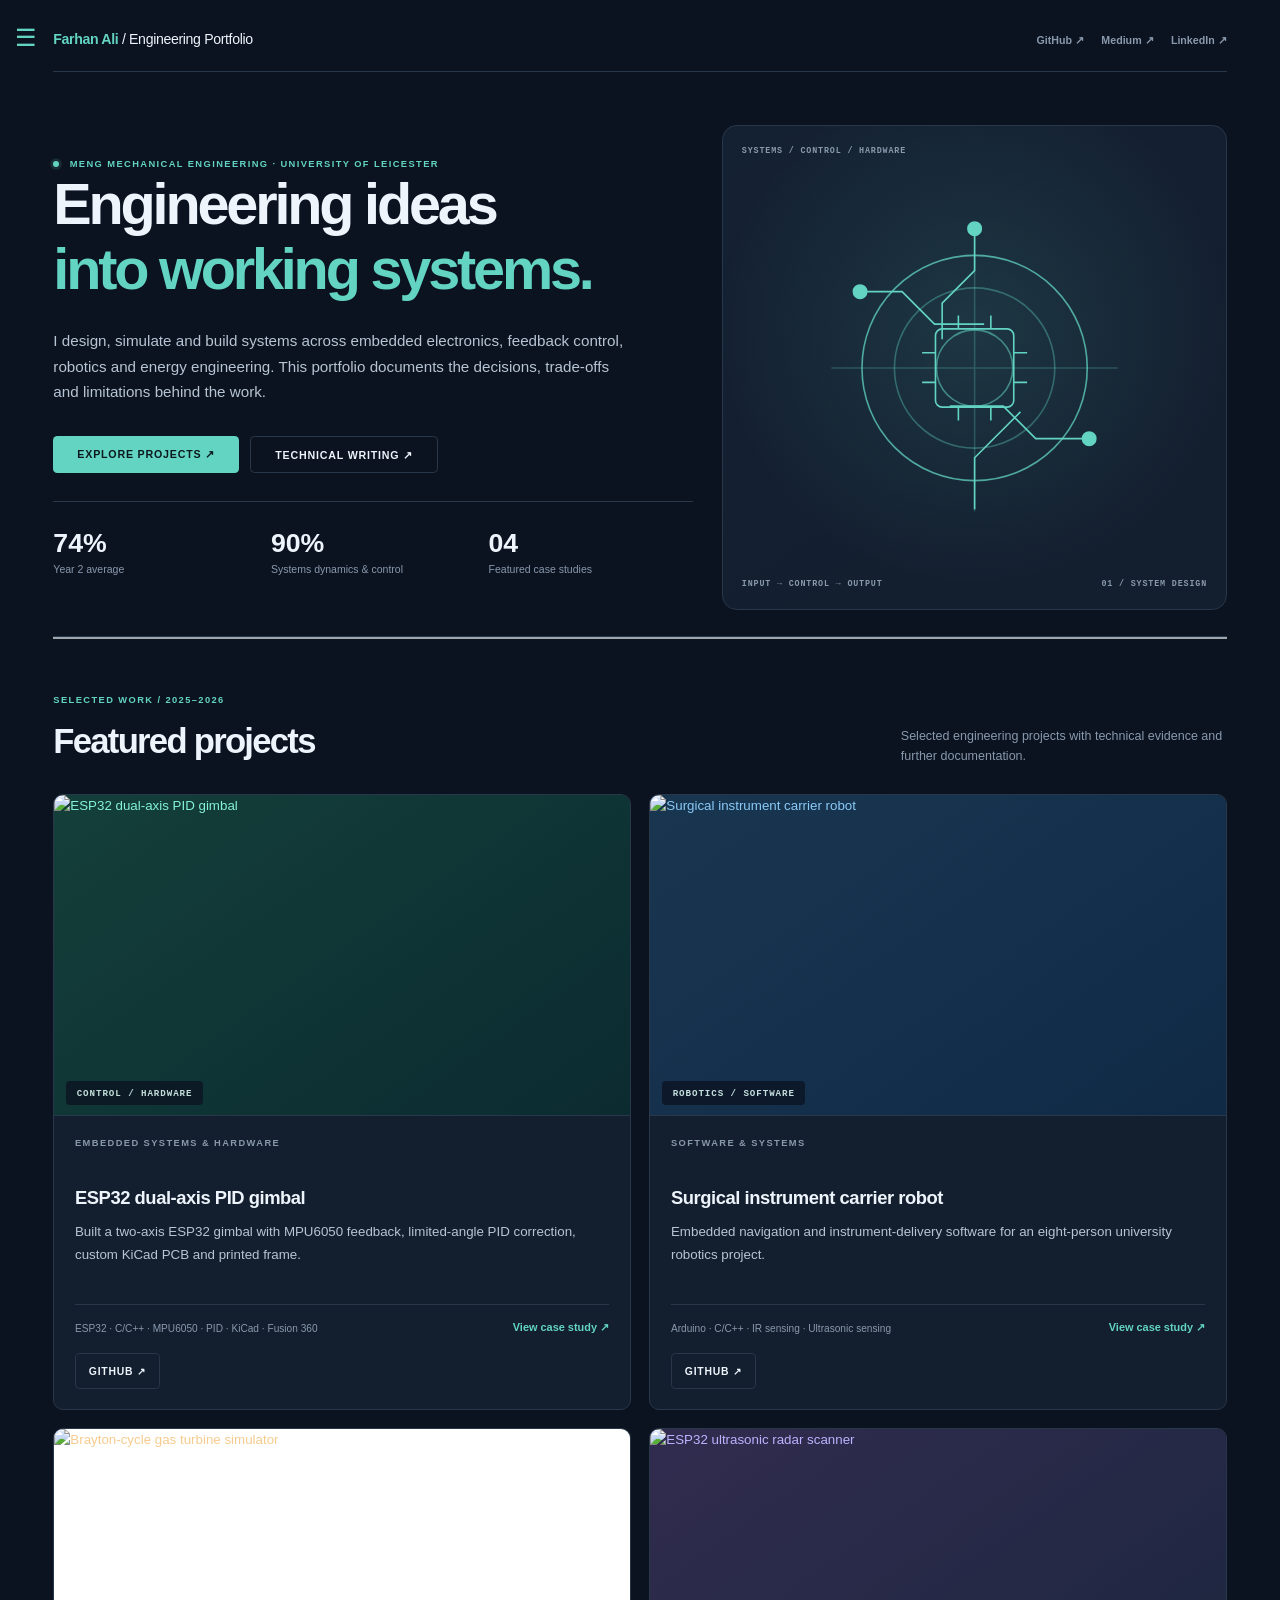
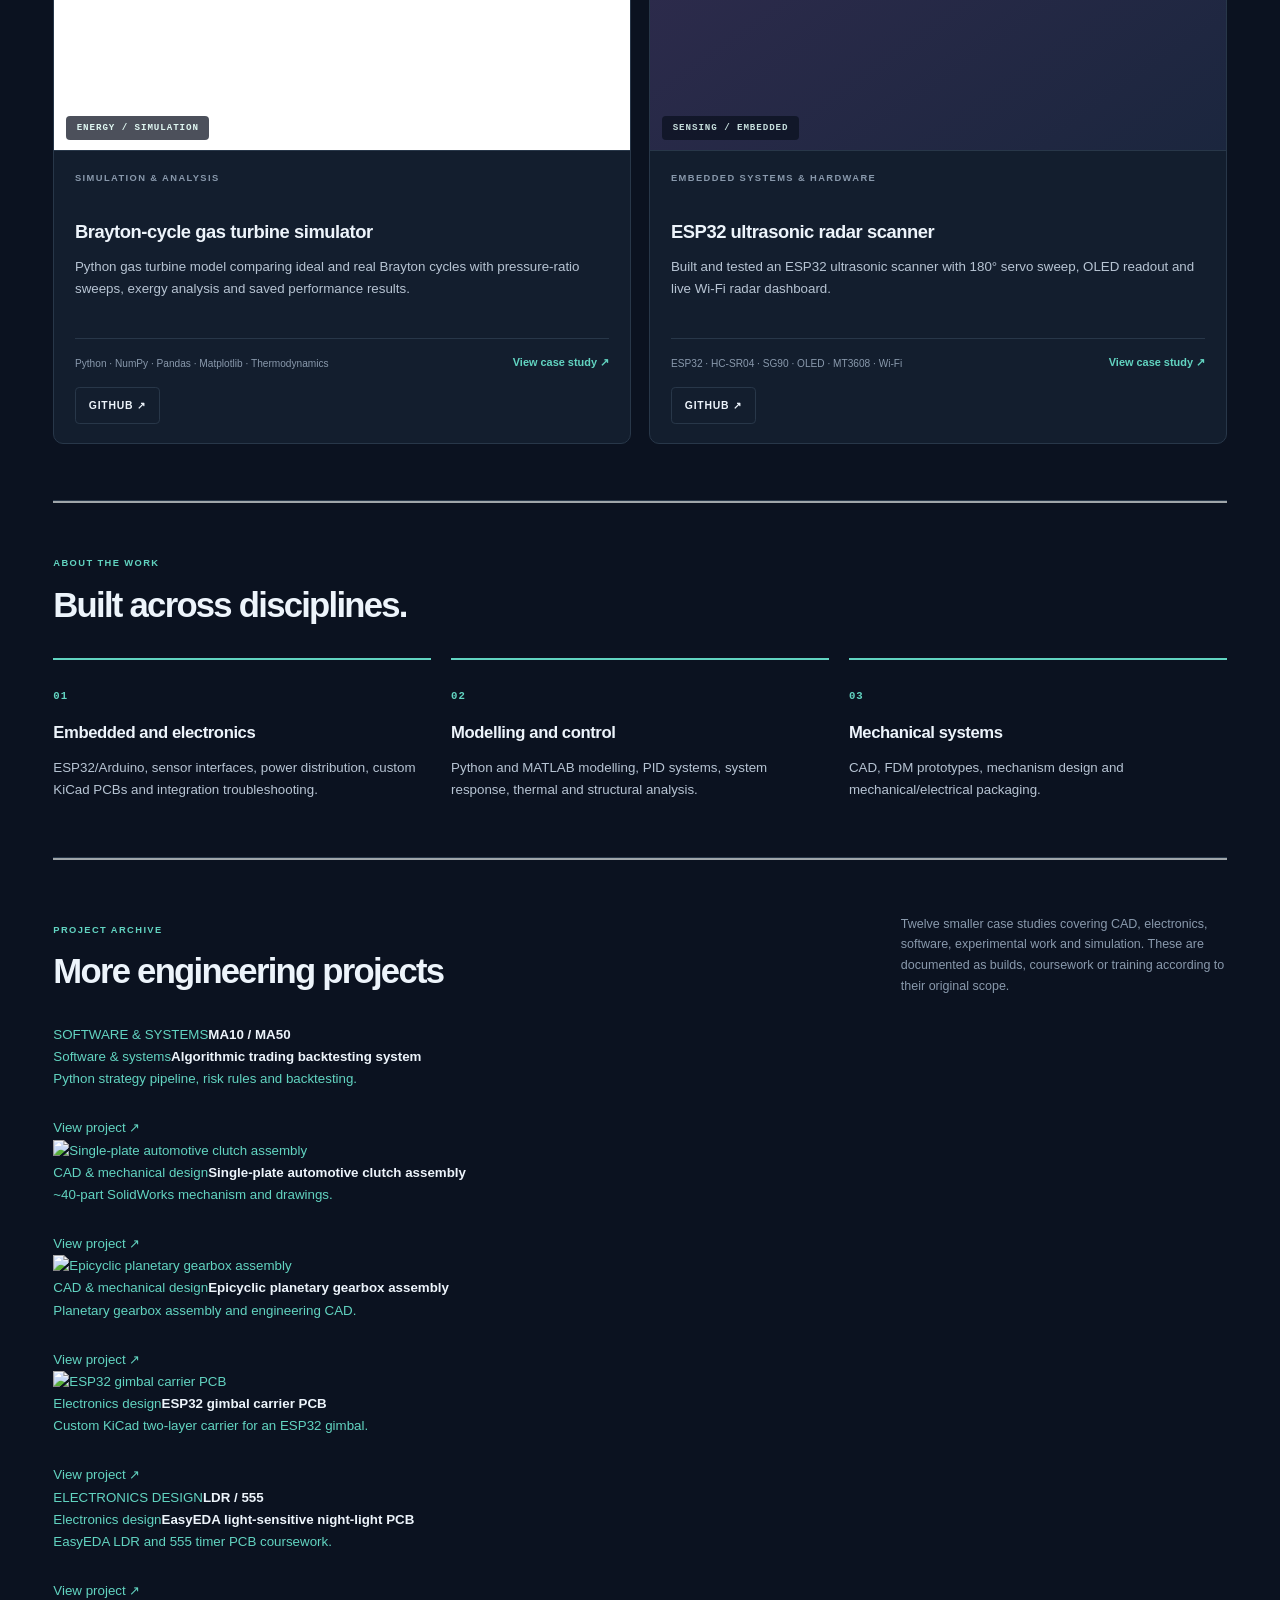
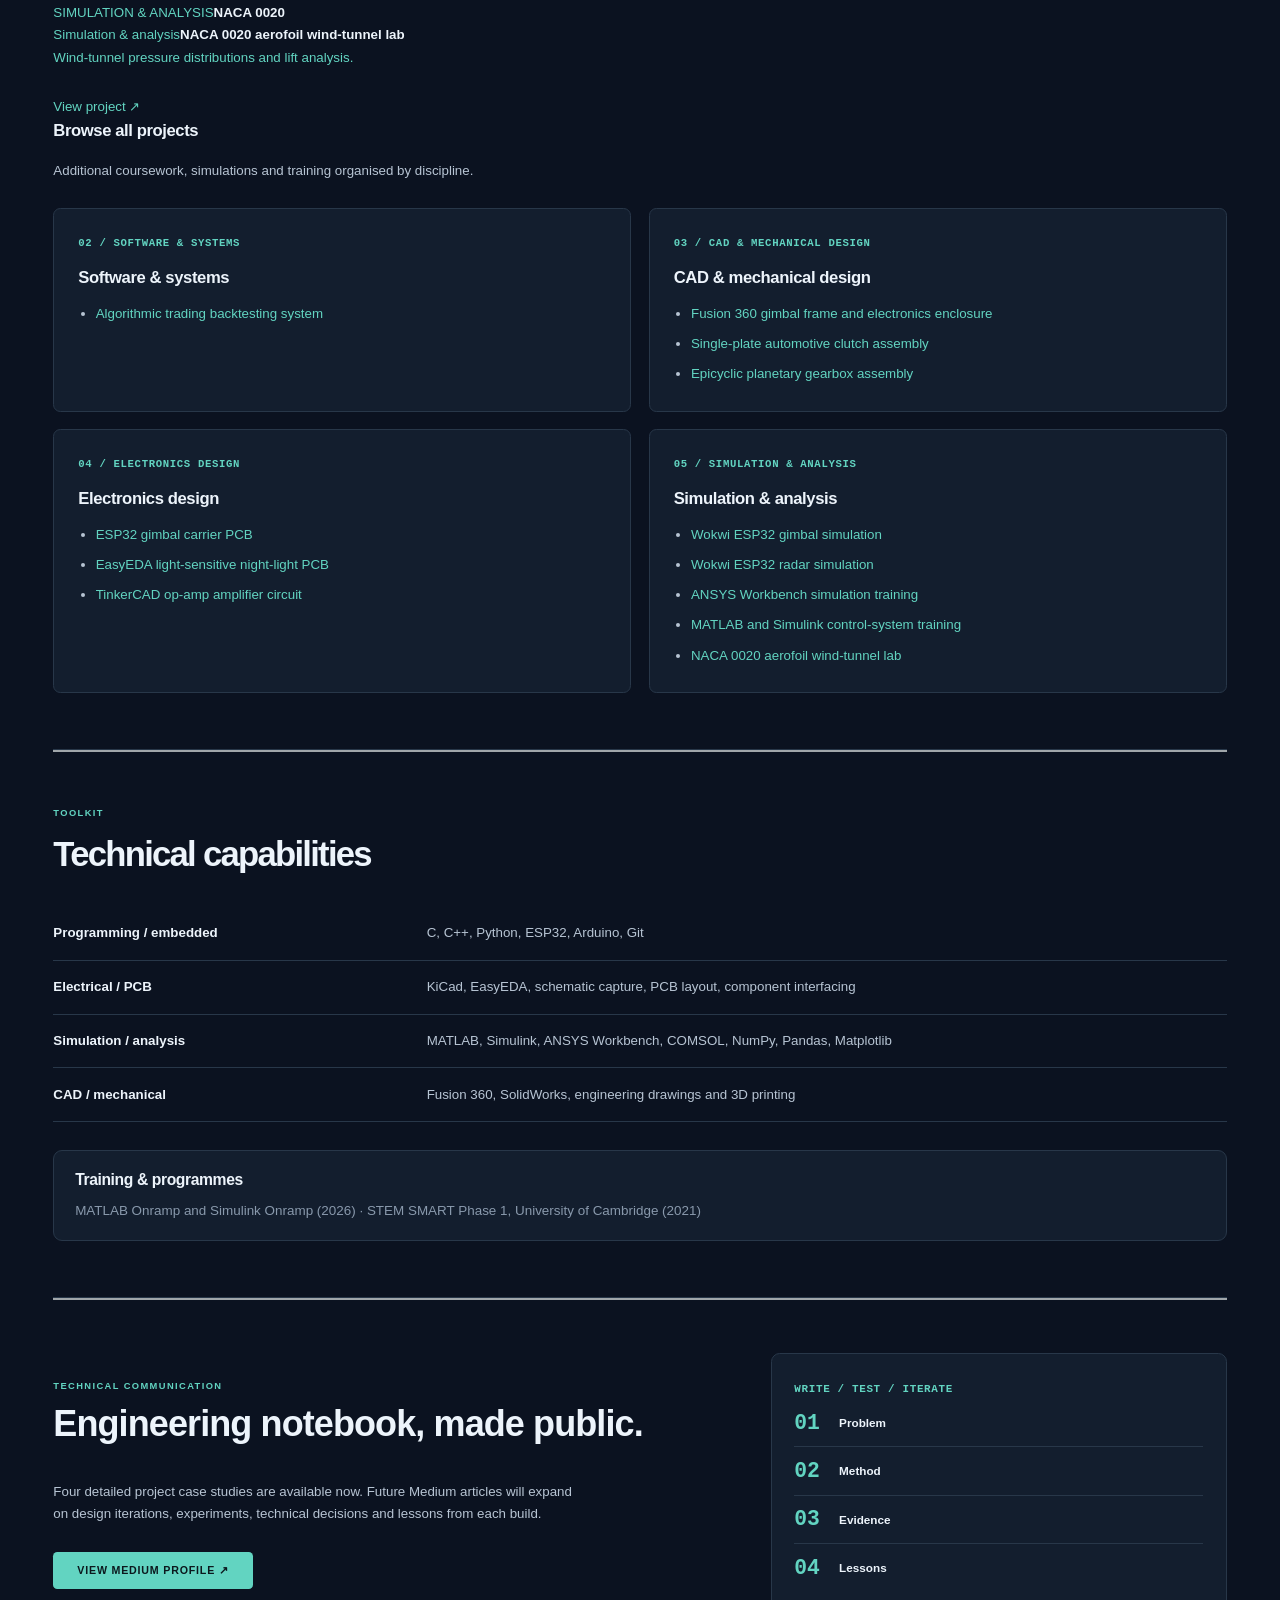
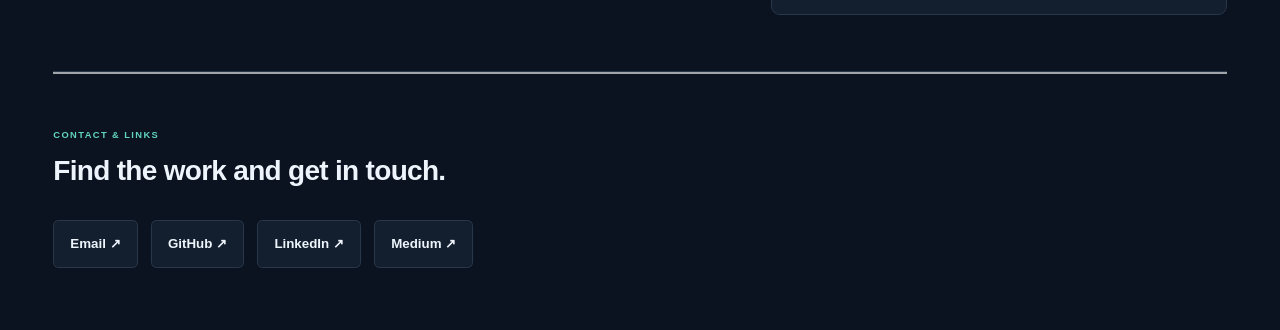
==== index.html @ 32c59d6c "Show six compact secondary projects before the full archive on homepage" ====
<!DOCTYPE HTML>
<!-- Editorial by HTML5 UP (CCA 3.0), customised engineering portfolio. Original credit retained. -->
<html lang="en" data-theme="dark"><head>
<meta charset="utf-8" /><meta name="viewport" content="width=device-width, initial-scale=1" />
<meta name="theme-color" content="#0b1220" />
<title>Engineering Portfolio | Farhan Ali</title><meta name="description" content="Engineering projects in electronics, robotics, control and energy by MEng Mechanical Engineering student Farhan Ali." />
<script>(function(){try{var t=localStorage.getItem('farhan-portfolio-theme');if(t==='dark'||t==='light')document.documentElement.setAttribute('data-theme',t);}catch(e){}})();</script>
<link rel="stylesheet" href="assets/css/main.css" /><link rel="stylesheet" href="assets/css/portfolio.css?v=more-projects-20261009" />
</head><body class="is-preload"><div id="wrapper"><div id="main"><div class="inner">
<header id="header"><a href="index.html" class="logo"><strong>Farhan Ali</strong> / Engineering Portfolio</a>
     <ul class="top-links"><li><a href="https://github.com/farhan10904" target="_blank" rel="noopener noreferrer">GitHub ↗</a></li><li><a href="https://medium.com/@farhan10904" target="_blank" rel="noopener noreferrer">Medium ↗</a></li><li><a href="https://www.linkedin.com/in/farhan-ali-95047a245/" target="_blank" rel="noopener noreferrer">LinkedIn ↗</a></li></ul></header>
<section id="banner" class="portfolio-banner"><div class="content">
  <p class="eyebrow"><span class="status-dot"></span> MEng MECHANICAL ENGINEERING · UNIVERSITY OF LEICESTER</p>
  <h1>Engineering ideas<br /> <span class="headline-accent">into working systems.</span></h1>
  <p class="hero-description">I design, simulate and build systems across embedded electronics, feedback control, robotics and energy engineering. This portfolio documents the decisions, trade-offs and limitations behind the work.</p>
  <div class="hero-actions"><a href="#featured" class="button primary">Explore projects <span aria-hidden="true">↗</span></a><a href="https://medium.com/@farhan10904" class="button outline" target="_blank" rel="noopener noreferrer">Technical writing ↗</a></div>
  <div class="hero-facts"><div><b>74%</b><span>Year 2 average</span></div><div><b>90%</b><span>Systems dynamics & control</span></div><div><b>04</b><span>Featured case studies</span></div></div>
 </div><div class="hero-graphic" aria-label="Abstract engineering illustration of circuits and feedback control" role="img"><span class="hero-graphic-top">SYSTEMS / CONTROL / HARDWARE</span>
 <svg viewBox="0 0 440 440" aria-hidden="true" xmlns="http://www.w3.org/2000/svg"><g fill="none" stroke="currentColor" stroke-width="1.7"><circle cx="220" cy="220" r="118" opacity=".75"/><circle cx="220" cy="220" r="84" opacity=".36"/><circle cx="220" cy="220" r="40" opacity=".55"/><path d="M70 220h300M220 70v300" opacity=".25"/><path d="M100 140h44l34 34h52m110 120h-56l-34-34h-56m26-186v44l-34 34v38M220 368v-54l48-48"/><rect x="179" y="179" width="82" height="82" rx="7"/><path d="M165 204h14m-14 31h14m82-31h14m-14 31h14M203 165v14m34-14v14m-34 82v14m34-14v14"/><circle cx="100" cy="140" r="7" fill="currentColor"/><circle cx="340" cy="294" r="7" fill="currentColor"/><circle cx="220" cy="74" r="7" fill="currentColor"/></g></svg>
 <div class="hero-graphic-bottom"><span>INPUT → CONTROL → OUTPUT</span><span>01 / SYSTEM DESIGN</span></div>
 </div></section>
 <section id="featured" class="section-tight"><div class="section-header"><div><p class="eyebrow">SELECTED WORK / 2025–2026</p><h2>Featured projects</h2></div><p>Four case studies spanning hardware, robotics, controls and numerical modelling.</p></div><div class="portfolio-grid"><article class="project-card accent-mint"><a href="projects/gimbal.html" class="project-cover"><img src="https://raw.githubusercontent.com/farhan10904/ESP32-Self-Levelling-Gimbal/main/docs/images/Diagonal.png" alt="Actual assembled ESP32 two-axis gimbal with printed frame and electronics enclosure" loading="lazy" /><span class="project-cover-tag">CONTROL / HARDWARE</span></a><div class="project-card-body"><p class="overline">Embedded systems & hardware</p><h3><a href="projects/gimbal.html">ESP32 dual-axis PID gimbal</a></h3><p>A two-axis self-levelling platform using an MPU6050 IMU, two MG996R servos and a custom ESP32 carrier PCB.</p><div class="card-foot"><span>ESP32 · C/C++ · MPU6050 · KiCad · Fusion 360</span><a href="projects/gimbal.html" class="small-arrow" aria-label="Open ESP32 dual-axis PID gimbal case study">View case study ↗</a></div></div></article><article class="project-card accent-sky"><a href="projects/robot.html" class="project-cover"><img src="https://raw.githubusercontent.com/farhan10904/Surgical-Instrument-Carrier-Robot/main/images/Overview.jpg" alt="Photograph of the finished surgical instrument carrier robot, showing its delivery mechanism and sensors" loading="lazy" /><span class="project-cover-tag">ROBOTICS / SOFTWARE</span></a><div class="project-card-body"><p class="overline">Software & systems</p><h3><a href="projects/robot.html">Surgical instrument carrier robot</a></h3><p>Embedded navigation and instrument-delivery software for an eight-person university robotics project.</p><div class="card-foot"><span>Arduino · C/C++ · IR sensing · Ultrasonic sensing</span><a href="projects/robot.html" class="small-arrow" aria-label="Open Surgical instrument carrier robot case study">View case study ↗</a></div></div></article><article class="project-card accent-amber"><a href="projects/brayton.html" class="project-cover"><img src="https://raw.githubusercontent.com/farhan10904/Brayton-Cycle-Turbine-Simulator/main/Graphs/Power_vs_Pressure_Ratio.png" alt="Saved Python plot comparing real and ideal Brayton cycle net power across pressure ratio" loading="lazy" /><span class="project-cover-tag">ENERGY / SIMULATION</span></a><div class="project-card-body"><p class="overline">Simulation & analysis</p><h3><a href="projects/brayton.html">Brayton-cycle gas turbine simulator</a></h3><p>A numerical tool comparing ideal and non-ideal Brayton cycles, highlighting the trade-off between net power and thermal efficiency.</p><div class="card-foot"><span>Python · NumPy · Pandas · Matplotlib</span><a href="projects/brayton.html" class="small-arrow" aria-label="Open Brayton-cycle gas turbine simulator case study">View case study ↗</a></div></div></article><article class="project-card accent-violet"><a href="projects/radar.html" class="project-cover"><img src="https://raw.githubusercontent.com/farhan10904/ESP32_Radar_Scanner/main/docs/images/Actual%20Dashboard.png" alt="Actual ESP32 ultrasonic radar scanner dashboard, showing the polar plot and detected objects" loading="lazy" /><span class="project-cover-tag">SENSING / EMBEDDED</span></a><div class="project-card-body"><p class="overline">Embedded systems & hardware</p><h3><a href="projects/radar.html">ESP32 ultrasonic radar scanner</a></h3><p>A servo-driven ultrasonic scanner with a 180° sweep, local OLED output and a live browser-based radar display.</p><div class="card-foot"><span>ESP32 · HC-SR04 · SG90 · OLED · Wi-Fi</span><a href="projects/radar.html" class="small-arrow" aria-label="Open ESP32 ultrasonic radar scanner case study">View case study ↗</a></div></div></article></div></section>
 <section id="about" class="section-tight"><div class="section-header"><div><p class="eyebrow">ABOUT THE WORK</p><h2>Built across disciplines.</h2></div></div>
  <div class="capability-grid"><div><span class="capability-num">01</span><h3>Embedded and electronics</h3><p>ESP32/Arduino, sensor interfaces, power distribution, custom KiCad PCBs and integration troubleshooting.</p></div><div><span class="capability-num">02</span><h3>Modelling and control</h3><p>Python and MATLAB modelling, PID systems, system response, thermal and structural analysis.</p></div><div><span class="capability-num">03</span><h3>Mechanical systems</h3><p>CAD, FDM prototypes, mechanism design and mechanical/electrical packaging.</p></div></div>
 </section>
 <section id="additional-work" class="section-tight"><div class="section-header"><div><p class="eyebrow">PROJECT ARCHIVE</p><h2>More engineering projects</h2></div><p>Twelve smaller case studies covering CAD, electronics, software, experimental work and simulation. These are documented as builds, coursework or training according to their original scope.</p></div>
  <div class="archive-showcase-grid"><a class="archive-teaser" href="project.html?id=trading"><div class="archive-teaser-cover"><div class="archive-teaser-placeholder"><span>SOFTWARE &amp; SYSTEMS</span><strong>MA10 / MA50</strong></div></div><div class="archive-teaser-body"><span class="archive-teaser-category">Software &amp; systems</span><strong>Algorithmic trading backtesting system</strong><p>Python strategy pipeline, risk rules and backtesting.</p><span class="archive-teaser-view">View project ↗</span></div></a><a class="archive-teaser" href="project.html?id=clutch"><div class="archive-teaser-cover"><img src="https://raw.githubusercontent.com/farhan10904/Single-Plate-Clutch-Assembly/main/Images/clutch-assembly.png" alt="Single-plate automotive clutch assembly" loading="lazy" /></div><div class="archive-teaser-body"><span class="archive-teaser-category">CAD &amp; mechanical design</span><strong>Single-plate automotive clutch assembly</strong><p>~40-part SolidWorks mechanism and drawings.</p><span class="archive-teaser-view">View project ↗</span></div></a><a class="archive-teaser" href="project.html?id=epicyclic"><div class="archive-teaser-cover"><img src="https://raw.githubusercontent.com/farhan10904/Epicyclic-Gearbox-Assembly/main/Images/epicyclic-assembly.png" alt="Epicyclic planetary gearbox assembly" loading="lazy" /></div><div class="archive-teaser-body"><span class="archive-teaser-category">CAD &amp; mechanical design</span><strong>Epicyclic planetary gearbox assembly</strong><p>Planetary gearbox assembly and engineering CAD.</p><span class="archive-teaser-view">View project ↗</span></div></a><a class="archive-teaser" href="project.html?id=gimbal-pcb"><div class="archive-teaser-cover"><img src="https://raw.githubusercontent.com/farhan10904/ESP32-Self-Levelling-Gimbal/main/docs/images/kicad-pcb-preview.png" alt="ESP32 gimbal carrier PCB" loading="lazy" /></div><div class="archive-teaser-body"><span class="archive-teaser-category">Electronics design</span><strong>ESP32 gimbal carrier PCB</strong><p>Custom KiCad two-layer carrier for an ESP32 gimbal.</p><span class="archive-teaser-view">View project ↗</span></div></a><a class="archive-teaser" href="project.html?id=night-light"><div class="archive-teaser-cover"><div class="archive-teaser-placeholder"><span>ELECTRONICS DESIGN</span><strong>LDR / 555</strong></div></div><div class="archive-teaser-body"><span class="archive-teaser-category">Electronics design</span><strong>EasyEDA light-sensitive night-light PCB</strong><p>EasyEDA LDR and 555 timer PCB coursework.</p><span class="archive-teaser-view">View project ↗</span></div></a><a class="archive-teaser" href="project.html?id=aerofoil"><div class="archive-teaser-cover"><div class="archive-teaser-placeholder"><span>SIMULATION &amp; ANALYSIS</span><strong>NACA 0020</strong></div></div><div class="archive-teaser-body"><span class="archive-teaser-category">Simulation &amp; analysis</span><strong>NACA 0020 aerofoil wind-tunnel lab</strong><p>Wind-tunnel pressure distributions and lift analysis.</p><span class="archive-teaser-view">View project ↗</span></div></a></div><div class="archive-browse-label"><h3>Browse all projects</h3><p>Additional coursework, simulations and training organised by discipline.</p></div>
  <div class="archive-grid"><div class="archive-block"><span class="archive-index">A / CAD & DESIGN</span><h3>Mechanical design</h3><ul><li>Fusion 360 gimbal frame & electronics enclosure</li><li>Clutch assembly</li><li>Epicyclic gear assembly</li></ul></div>
  <div class="archive-block"><span class="archive-index">B / ELECTRONICS</span><h3>Circuits and PCB</h3><ul><li>ESP32 gimbal carrier PCB</li><li>EasyEDA night-light PCB (LDR/555 timer)</li><li>TinkerCAD op-amp amplifier circuit</li></ul></div>
  <div class="archive-block"><span class="archive-index">C / SOFTWARE</span><h3>Software and systems</h3><ul><li>Algorithmic trading system</li><li>Wokwi embedded-system simulations</li><li>ESP32 self-levelling and radar simulations</li></ul></div>
  <div class="archive-block"><span class="archive-index">D / ANALYSIS</span><h3>Simulation and analysis</h3><ul><li>ANSYS Workbench engineering exercises</li><li>MATLAB & Simulink control-system training</li><li>Fluid dynamics lab: NACA 0020 aerofoil</li></ul></div></div>
 </section>
 <section id="technical-skills" class="section-tight"><div class="section-header"><div><p class="eyebrow">TOOLKIT</p><h2>Technical capabilities</h2></div></div>
 <div class="skill-lines"><p><b>Programming / embedded</b><span>C, C++, Python, ESP32, Arduino, Git</span></p><p><b>Electrical / PCB</b><span>KiCad, EasyEDA, schematic capture, PCB layout, component interfacing</span></p><p><b>Simulation / analysis</b><span>MATLAB, Simulink, ANSYS Workbench, COMSOL, NumPy, Pandas, Matplotlib</span></p><p><b>CAD / mechanical</b><span>Fusion 360, SolidWorks, engineering drawings and 3D printing</span></p></div><div class="portfolio-credentials"><h3>Training &amp; programmes</h3><p>MATLAB Onramp and Simulink Onramp (2026) · STEM SMART Phase 1, University of Cambridge (2021)</p></div>
 </section>
 <section id="writing" class="section-tight writing-section"><div><p class="eyebrow">TECHNICAL COMMUNICATION</p><h2>Engineering notebook, made public.</h2><p>Four detailed project case studies are available now. Future Medium articles will expand on design iterations, experiments, technical decisions and lessons from each build.</p><a href="https://medium.com/@farhan10904" class="button primary" target="_blank" rel="noopener noreferrer">View Medium profile ↗</a></div><div class="writing-graphic"><span>WRITE / TEST / ITERATE</span><div>01<span>Problem</span></div><div>02<span>Method</span></div><div>03<span>Evidence</span></div><div>04<span>Lessons</span></div></div></section>
 <section id="contact" class="section-tight contact-section"><p class="eyebrow">CONTACT & LINKS</p><h2>Find the work and get in touch.</h2><div class="contact-links"><a href="mailto:farhan10904@outlook.com">Email ↗</a><a href="https://github.com/farhan10904" target="_blank" rel="noopener noreferrer">GitHub ↗</a><a href="https://www.linkedin.com/in/farhan-ali-95047a245/" target="_blank" rel="noopener noreferrer">LinkedIn ↗</a><a href="https://medium.com/@farhan10904" target="_blank" rel="noopener noreferrer">Medium ↗</a></div></section>
 
</div></div><div id="sidebar"><div class="inner">
      <div class="sidebar-brand"><a href="index.html" class="sidebar-name">FARHAN ALI<span class="sidebar-suffix"> / ENGINEERING</span></a><div class="sidebar-sub">MEng Mechanical Engineering</div></div>
      <nav id="menu" aria-label="Project navigation"><header class="major"><h2>Explore</h2></header><ul>
        <li><a href="index.html">Overview</a></li>
        <li><a href="index.html#featured">Featured projects</a></li>
        <li><span class="opener">Embedded systems &amp; hardware</span><ul><li><a href="projects/gimbal.html">Self-levelling gimbal</a></li><li><a href="projects/radar.html">Radar scanner</a></li></ul></li><li><span class="opener">Software &amp; systems</span><ul><li><a href="projects/robot.html">Surgical instrument carrier robot</a></li><li><a href="index.html#additional-work">Algorithmic trading system</a></li></ul></li><li><span class="opener">CAD &amp; mechanical design</span><ul><li><a href="projects/gimbal.html">Gimbal frame &amp; enclosure</a></li><li><a href="index.html#additional-work">Clutch assembly</a></li><li><a href="index.html#additional-work">Epicyclic gear assembly</a></li></ul></li><li><span class="opener">Electronics design</span><ul><li><a href="projects/gimbal.html">ESP32 gimbal carrier PCB</a></li><li><a href="index.html#additional-work">EasyEDA night-light PCB</a></li></ul></li><li><span class="opener">Simulation &amp; analysis</span><ul><li><a href="projects/brayton.html">Brayton-cycle simulator</a></li><li><a href="index.html#additional-work">Wokwi embedded simulations</a></li><li><a href="index.html#additional-work">ANSYS / MATLAB / CFD</a></li></ul></li>
        <li><a href="index.html#technical-skills">Technical skills</a></li>
        <li><a href="index.html#writing">Technical writing</a></li>
        <li><a href="index.html#contact">Contact & links</a></li>
      </ul></nav>
      <section class="theme-panel" aria-label="Appearance settings"><div class="theme-meta"><span>APPEARANCE</span><small>Saved on this device</small></div>
         <button id="theme-toggle" type="button" aria-label="Switch to light theme" aria-pressed="true"><span class="theme-symbol" aria-hidden="true">☀</span><span id="theme-toggle-label">Switch to light mode</span><span class="theme-switch" aria-hidden="true"><span></span></span></button>
      </section>
      <footer id="footer"><p class="copyright">Design adapted from <a href="https://html5up.net">Editorial by HTML5 UP</a> (<a href="https://html5up.net/license">CCA 3.0</a>).</p></footer>
    </div></div></div>
<script src="assets/js/portfolio-data.js?v=more-projects-20261009"></script><script src="assets/js/portfolio-render.js?v=more-projects-20261009"></script>
<script src="assets/js/jquery.min.js"></script><script src="assets/js/browser.min.js"></script><script src="assets/js/breakpoints.min.js"></script><script src="assets/js/util.js"></script><script src="assets/js/main.js"></script><script src="assets/js/theme.js"></script>
<script src="assets/js/project-image-expand.js?v=expand-sitewide-20261009"></script>
</body></html>
---- assets/css/main.css ----
/* Font Awesome removed: the custom portfolio uses text and CSS icons. */
@import url("https://fonts.googleapis.com/css?family=Open+Sans:400,600,400italic,600italic|Roboto+Slab:400,700");
/*
	Editorial by HTML5 UP
	html5up.net | @ajlkn
	Free for personal and commercial use under the CCA 3.0 license (html5up.net/license)
*/
html, body, div, span, applet, object,
iframe, h1, h2, h3, h4, h5, h6, p, blockquote,
pre, a, abbr, acronym, address, big, cite,
code, del, dfn, em, img, ins, kbd, q, s, samp,
small, strike, strong, sub, sup, tt, var, b,
u, i, center, dl, dt, dd, ol, ul, li, fieldset,
form, label, legend, table, caption, tbody,
tfoot, thead, tr, th, td, article, aside,
canvas, details, embed, figure, figcaption,
footer, header, hgroup, menu, nav, output, ruby,
section, summary, time, mark, audio, video {
  margin: 0;
  padding: 0;
  border: 0;
  font-size: 100%;
  font: inherit;
  vertical-align: baseline; }

article, aside, details, figcaption, figure,
footer, header, hgroup, menu, nav, section {
  display: block; }

body {
  line-height: 1; }

ol, ul {
  list-style: none; }

blockquote, q {
  quotes: none; }
  blockquote:before, blockquote:after, q:before, q:after {
    content: '';
    content: none; }

table {
  border-collapse: collapse;
  border-spacing: 0; }

body {
  -webkit-text-size-adjust: none; }

mark {
  background-color: transparent;
  color: inherit; }

input::-moz-focus-inner {
  border: 0;
  padding: 0; }

input, select, textarea {
  -moz-appearance: none;
  -webkit-appearance: none;
  -ms-appearance: none;
  appearance: none; }

/* Basic */
@-ms-viewport {
  width: device-width; }

body {
  -ms-overflow-style: scrollbar; }

@media screen and (max-width: 480px) {
  html, body {
    min-width: 320px; } }

html {
  box-sizing: border-box; }

*, *:before, *:after {
  box-sizing: inherit; }

body {
  background: #ffffff; }
  body.is-preload *, body.is-preload *:before, body.is-preload *:after, body.is-resizing *, body.is-resizing *:before, body.is-resizing *:after {
    -moz-animation: none !important;
    -webkit-animation: none !important;
    -ms-animation: none !important;
    animation: none !important;
    -moz-transition: none !important;
    -webkit-transition: none !important;
    -ms-transition: none !important;
    transition: none !important; }

/* Type */
body, input, select, textarea {
  color: #7f888f;
  font-family: "Open Sans", sans-serif;
  font-size: 13pt;
  font-weight: 400;
  line-height: 1.65; }
  @media screen and (max-width: 1680px) {
    body, input, select, textarea {
      font-size: 11pt; } }
  @media screen and (max-width: 1280px) {
    body, input, select, textarea {
      font-size: 10pt; } }
  @media screen and (max-width: 360px) {
    body, input, select, textarea {
      font-size: 9pt; } }

a {
  -moz-transition: color 0.2s ease-in-out, border-bottom-color 0.2s ease-in-out;
  -webkit-transition: color 0.2s ease-in-out, border-bottom-color 0.2s ease-in-out;
  -ms-transition: color 0.2s ease-in-out, border-bottom-color 0.2s ease-in-out;
  transition: color 0.2s ease-in-out, border-bottom-color 0.2s ease-in-out;
  border-bottom: dotted 1px;
  color: #f56a6a;
  text-decoration: none; }
  a:hover {
    border-bottom-color: #f56a6a;
    color: #f56a6a !important; }
    a:hover strong {
      color: inherit; }

strong, b {
  color: #3d4449;
  font-weight: 600; }

em, i {
  font-style: italic; }

p {
  margin: 0 0 2em 0; }

h1, h2, h3, h4, h5, h6 {
  color: #3d4449;
  font-family: "Roboto Slab", serif;
  font-weight: 700;
  line-height: 1.5;
  margin: 0 0 1em 0; }
  h1 a, h2 a, h3 a, h4 a, h5 a, h6 a {
    color: inherit;
    text-decoration: none;
    border-bottom: 0; }

h1 {
  font-size: 4em;
  margin: 0 0 0.5em 0;
  line-height: 1.3; }

h2 {
  font-size: 1.75em; }

h3 {
  font-size: 1.25em; }

h4 {
  font-size: 1.1em; }

h5 {
  font-size: 0.9em; }

h6 {
  font-size: 0.7em; }

@media screen and (max-width: 1680px) {
  h1 {
    font-size: 3.5em; } }

@media screen and (max-width: 980px) {
  h1 {
    font-size: 3.25em; } }

@media screen and (max-width: 736px) {
  h1 {
    font-size: 2em;
    line-height: 1.4; }
  h2 {
    font-size: 1.5em; } }

sub {
  font-size: 0.8em;
  position: relative;
  top: 0.5em; }

sup {
  font-size: 0.8em;
  position: relative;
  top: -0.5em; }

blockquote {
  border-left: solid 3px rgba(210, 215, 217, 0.75);
  font-style: italic;
  margin: 0 0 2em 0;
  padding: 0.5em 0 0.5em 2em; }

code {
  background: rgba(230, 235, 237, 0.25);
  border-radius: 0.375em;
  border: solid 1px rgba(210, 215, 217, 0.75);
  font-family: "Courier New", monospace;
  font-size: 0.9em;
  margin: 0 0.25em;
  padding: 0.25em 0.65em; }

pre {
  -webkit-overflow-scrolling: touch;
  font-family: "Courier New", monospace;
  font-size: 0.9em;
  margin: 0 0 2em 0; }
  pre code {
    display: block;
    line-height: 1.75;
    padding: 1em 1.5em;
    overflow-x: auto; }

hr {
  border: 0;
  border-bottom: solid 1px rgba(210, 215, 217, 0.75);
  margin: 2em 0; }
  hr.major {
    margin: 3em 0; }

.align-left {
  text-align: left; }

.align-center {
  text-align: center; }

.align-right {
  text-align: right; }

/* Row */
.row {
  display: flex;
  flex-wrap: wrap;
  box-sizing: border-box;
  align-items: stretch; }
  .row > * {
    box-sizing: border-box; }
  .row.gtr-uniform > * > :last-child {
    margin-bottom: 0; }
  .row.aln-left {
    justify-content: flex-start; }
  .row.aln-center {
    justify-content: center; }
  .row.aln-right {
    justify-content: flex-end; }
  .row.aln-top {
    align-items: flex-start; }
  .row.aln-middle {
    align-items: center; }
  .row.aln-bottom {
    align-items: flex-end; }
  .row > .imp {
    order: -1; }
  .row > .col-1 {
    width: 8.33333%; }
  .row > .off-1 {
    margin-left: 8.33333%; }
  .row > .col-2 {
    width: 16.66667%; }
  .row > .off-2 {
    margin-left: 16.66667%; }
  .row > .col-3 {
    width: 25%; }
  .row > .off-3 {
    margin-left: 25%; }
  .row > .col-4 {
    width: 33.33333%; }
  .row > .off-4 {
    margin-left: 33.33333%; }
  .row > .col-5 {
    width: 41.66667%; }
  .row > .off-5 {
    margin-left: 41.66667%; }
  .row > .col-6 {
    width: 50%; }
  .row > .off-6 {
    margin-left: 50%; }
  .row > .col-7 {
    width: 58.33333%; }
  .row > .off-7 {
    margin-left: 58.33333%; }
  .row > .col-8 {
    width: 66.66667%; }
  .row > .off-8 {
    margin-left: 66.66667%; }
  .row > .col-9 {
    width: 75%; }
  .row > .off-9 {
    margin-left: 75%; }
  .row > .col-10 {
    width: 83.33333%; }
  .row > .off-10 {
    margin-left: 83.33333%; }
  .row > .col-11 {
    width: 91.66667%; }
  .row > .off-11 {
    margin-left: 91.66667%; }
  .row > .col-12 {
    width: 100%; }
  .row > .off-12 {
    margin-left: 100%; }
  .row.gtr-0 {
    margin-top: 0;
    margin-left: 0em; }
    .row.gtr-0 > * {
      padding: 0 0 0 0em; }
    .row.gtr-0.gtr-uniform {
      margin-top: 0em; }
      .row.gtr-0.gtr-uniform > * {
        padding-top: 0em; }
  .row.gtr-25 {
    margin-top: 0;
    margin-left: -0.375em; }
    .row.gtr-25 > * {
      padding: 0 0 0 0.375em; }
    .row.gtr-25.gtr-uniform {
      margin-top: -0.375em; }
      .row.gtr-25.gtr-uniform > * {
        padding-top: 0.375em; }
  .row.gtr-50 {
    margin-top: 0;
    margin-left: -0.75em; }
    .row.gtr-50 > * {
      padding: 0 0 0 0.75em; }
    .row.gtr-50.gtr-uniform {
      margin-top: -0.75em; }
      .row.gtr-50.gtr-uniform > * {
        padding-top: 0.75em; }
  .row {
    margin-top: 0;
    margin-left: -1.5em; }
    .row > * {
      padding: 0 0 0 1.5em; }
    .row.gtr-uniform {
      margin-top: -1.5em; }
      .row.gtr-uniform > * {
        padding-top: 1.5em; }
  .row.gtr-150 {
    margin-top: 0;
    margin-left: -2.25em; }
    .row.gtr-150 > * {
      padding: 0 0 0 2.25em; }
    .row.gtr-150.gtr-uniform {
      margin-top: -2.25em; }
      .row.gtr-150.gtr-uniform > * {
        padding-top: 2.25em; }
  .row.gtr-200 {
    margin-top: 0;
    margin-left: -3em; }
    .row.gtr-200 > * {
      padding: 0 0 0 3em; }
    .row.gtr-200.gtr-uniform {
      margin-top: -3em; }
      .row.gtr-200.gtr-uniform > * {
        padding-top: 3em; }
  @media screen and (max-width: 1680px) {
    .row {
      display: flex;
      flex-wrap: wrap;
      box-sizing: border-box;
      align-items: stretch; }
      .row > * {
        box-sizing: border-box; }
      .row.gtr-uniform > * > :last-child {
        margin-bottom: 0; }
      .row.aln-left {
        justify-content: flex-start; }
      .row.aln-center {
        justify-content: center; }
      .row.aln-right {
        justify-content: flex-end; }
      .row.aln-top {
        align-items: flex-start; }
      .row.aln-middle {
        align-items: center; }
      .row.aln-bottom {
        align-items: flex-end; }
      .row > .imp-xlarge {
        order: -1; }
      .row > .col-1-xlarge {
        width: 8.33333%; }
      .row > .off-1-xlarge {
        margin-left: 8.33333%; }
      .row > .col-2-xlarge {
        width: 16.66667%; }
      .row > .off-2-xlarge {
        margin-left: 16.66667%; }
      .row > .col-3-xlarge {
        width: 25%; }
      .row > .off-3-xlarge {
        margin-left: 25%; }
      .row > .col-4-xlarge {
        width: 33.33333%; }
      .row > .off-4-xlarge {
        margin-left: 33.33333%; }
      .row > .col-5-xlarge {
        width: 41.66667%; }
      .row > .off-5-xlarge {
        margin-left: 41.66667%; }
      .row > .col-6-xlarge {
        width: 50%; }
      .row > .off-6-xlarge {
        margin-left: 50%; }
      .row > .col-7-xlarge {
        width: 58.33333%; }
      .row > .off-7-xlarge {
        margin-left: 58.33333%; }
      .row > .col-8-xlarge {
        width: 66.66667%; }
      .row > .off-8-xlarge {
        margin-left: 66.66667%; }
      .row > .col-9-xlarge {
        width: 75%; }
      .row > .off-9-xlarge {
        margin-left: 75%; }
      .row > .col-10-xlarge {
        width: 83.33333%; }
      .row > .off-10-xlarge {
        margin-left: 83.33333%; }
      .row > .col-11-xlarge {
        width: 91.66667%; }
      .row > .off-11-xlarge {
        margin-left: 91.66667%; }
      .row > .col-12-xlarge {
        width: 100%; }
      .row > .off-12-xlarge {
        margin-left: 100%; }
      .row.gtr-0 {
        margin-top: 0;
        margin-left: 0em; }
        .row.gtr-0 > * {
          padding: 0 0 0 0em; }
        .row.gtr-0.gtr-uniform {
          margin-top: 0em; }
          .row.gtr-0.gtr-uniform > * {
            padding-top: 0em; }
      .row.gtr-25 {
        margin-top: 0;
        margin-left: -0.375em; }
        .row.gtr-25 > * {
          padding: 0 0 0 0.375em; }
        .row.gtr-25.gtr-uniform {
          margin-top: -0.375em; }
          .row.gtr-25.gtr-uniform > * {
            padding-top: 0.375em; }
      .row.gtr-50 {
        margin-top: 0;
        margin-left: -0.75em; }
        .row.gtr-50 > * {
          padding: 0 0 0 0.75em; }
        .row.gtr-50.gtr-uniform {
          margin-top: -0.75em; }
          .row.gtr-50.gtr-uniform > * {
            padding-top: 0.75em; }
      .row {
        margin-top: 0;
        margin-left: -1.5em; }
        .row > * {
          padding: 0 0 0 1.5em; }
        .row.gtr-uniform {
          margin-top: -1.5em; }
          .row.gtr-uniform > * {
            padding-top: 1.5em; }
      .row.gtr-150 {
        margin-top: 0;
        margin-left: -2.25em; }
        .row.gtr-150 > * {
          padding: 0 0 0 2.25em; }
        .row.gtr-150.gtr-uniform {
          margin-top: -2.25em; }
          .row.gtr-150.gtr-uniform > * {
            padding-top: 2.25em; }
      .row.gtr-200 {
        margin-top: 0;
        margin-left: -3em; }
        .row.gtr-200 > * {
          padding: 0 0 0 3em; }
        .row.gtr-200.gtr-uniform {
          margin-top: -3em; }
          .row.gtr-200.gtr-uniform > * {
            padding-top: 3em; } }
  @media screen and (max-width: 1280px) {
    .row {
      display: flex;
      flex-wrap: wrap;
      box-sizing: border-box;
      align-items: stretch; }
      .row > * {
        box-sizing: border-box; }
      .row.gtr-uniform > * > :last-child {
        margin-bottom: 0; }
      .row.aln-left {
        justify-content: flex-start; }
      .row.aln-center {
        justify-content: center; }
      .row.aln-right {
        justify-content: flex-end; }
      .row.aln-top {
        align-items: flex-start; }
      .row.aln-middle {
        align-items: center; }
      .row.aln-bottom {
        align-items: flex-end; }
      .row > .imp-large {
        order: -1; }
      .row > .col-1-large {
        width: 8.33333%; }
      .row > .off-1-large {
        margin-left: 8.33333%; }
      .row > .col-2-large {
        width: 16.66667%; }
      .row > .off-2-large {
        margin-left: 16.66667%; }
      .row > .col-3-large {
        width: 25%; }
      .row > .off-3-large {
        margin-left: 25%; }
      .row > .col-4-large {
        width: 33.33333%; }
      .row > .off-4-large {
        margin-left: 33.33333%; }
      .row > .col-5-large {
        width: 41.66667%; }
      .row > .off-5-large {
        margin-left: 41.66667%; }
      .row > .col-6-large {
        width: 50%; }
      .row > .off-6-large {
        margin-left: 50%; }
      .row > .col-7-large {
        width: 58.33333%; }
      .row > .off-7-large {
        margin-left: 58.33333%; }
      .row > .col-8-large {
        width: 66.66667%; }
      .row > .off-8-large {
        margin-left: 66.66667%; }
      .row > .col-9-large {
        width: 75%; }
      .row > .off-9-large {
        margin-left: 75%; }
      .row > .col-10-large {
        width: 83.33333%; }
      .row > .off-10-large {
        margin-left: 83.33333%; }
      .row > .col-11-large {
        width: 91.66667%; }
      .row > .off-11-large {
        margin-left: 91.66667%; }
      .row > .col-12-large {
        width: 100%; }
      .row > .off-12-large {
        margin-left: 100%; }
      .row.gtr-0 {
        margin-top: 0;
        margin-left: 0em; }
        .row.gtr-0 > * {
          padding: 0 0 0 0em; }
        .row.gtr-0.gtr-uniform {
          margin-top: 0em; }
          .row.gtr-0.gtr-uniform > * {
            padding-top: 0em; }
      .row.gtr-25 {
        margin-top: 0;
        margin-left: -0.375em; }
        .row.gtr-25 > * {
          padding: 0 0 0 0.375em; }
        .row.gtr-25.gtr-uniform {
          margin-top: -0.375em; }
          .row.gtr-25.gtr-uniform > * {
            padding-top: 0.375em; }
      .row.gtr-50 {
        margin-top: 0;
        margin-left: -0.75em; }
        .row.gtr-50 > * {
          padding: 0 0 0 0.75em; }
        .row.gtr-50.gtr-uniform {
          margin-top: -0.75em; }
          .row.gtr-50.gtr-uniform > * {
            padding-top: 0.75em; }
      .row {
        margin-top: 0;
        margin-left: -1.5em; }
        .row > * {
          padding: 0 0 0 1.5em; }
        .row.gtr-uniform {
          margin-top: -1.5em; }
          .row.gtr-uniform > * {
            padding-top: 1.5em; }
      .row.gtr-150 {
        margin-top: 0;
        margin-left: -2.25em; }
        .row.gtr-150 > * {
          padding: 0 0 0 2.25em; }
        .row.gtr-150.gtr-uniform {
          margin-top: -2.25em; }
          .row.gtr-150.gtr-uniform > * {
            padding-top: 2.25em; }
      .row.gtr-200 {
        margin-top: 0;
        margin-left: -3em; }
        .row.gtr-200 > * {
          padding: 0 0 0 3em; }
        .row.gtr-200.gtr-uniform {
          margin-top: -3em; }
          .row.gtr-200.gtr-uniform > * {
            padding-top: 3em; } }
  @media screen and (max-width: 980px) {
    .row {
      display: flex;
      flex-wrap: wrap;
      box-sizing: border-box;
      align-items: stretch; }
      .row > * {
        box-sizing: border-box; }
      .row.gtr-uniform > * > :last-child {
        margin-bottom: 0; }
      .row.aln-left {
        justify-content: flex-start; }
      .row.aln-center {
        justify-content: center; }
      .row.aln-right {
        justify-content: flex-end; }
      .row.aln-top {
        align-items: flex-start; }
      .row.aln-middle {
        align-items: center; }
      .row.aln-bottom {
        align-items: flex-end; }
      .row > .imp-medium {
        order: -1; }
      .row > .col-1-medium {
        width: 8.33333%; }
      .row > .off-1-medium {
        margin-left: 8.33333%; }
      .row > .col-2-medium {
        width: 16.66667%; }
      .row > .off-2-medium {
        margin-left: 16.66667%; }
      .row > .col-3-medium {
        width: 25%; }
      .row > .off-3-medium {
        margin-left: 25%; }
      .row > .col-4-medium {
        width: 33.33333%; }
      .row > .off-4-medium {
        margin-left: 33.33333%; }
      .row > .col-5-medium {
        width: 41.66667%; }
      .row > .off-5-medium {
        margin-left: 41.66667%; }
      .row > .col-6-medium {
        width: 50%; }
      .row > .off-6-medium {
        margin-left: 50%; }
      .row > .col-7-medium {
        width: 58.33333%; }
      .row > .off-7-medium {
        margin-left: 58.33333%; }
      .row > .col-8-medium {
        width: 66.66667%; }
      .row > .off-8-medium {
        margin-left: 66.66667%; }
      .row > .col-9-medium {
        width: 75%; }
      .row > .off-9-medium {
        margin-left: 75%; }
      .row > .col-10-medium {
        width: 83.33333%; }
      .row > .off-10-medium {
        margin-left: 83.33333%; }
      .row > .col-11-medium {
        width: 91.66667%; }
      .row > .off-11-medium {
        margin-left: 91.66667%; }
      .row > .col-12-medium {
        width: 100%; }
      .row > .off-12-medium {
        margin-left: 100%; }
      .row.gtr-0 {
        margin-top: 0;
        margin-left: 0em; }
        .row.gtr-0 > * {
          padding: 0 0 0 0em; }
        .row.gtr-0.gtr-uniform {
          margin-top: 0em; }
          .row.gtr-0.gtr-uniform > * {
            padding-top: 0em; }
      .row.gtr-25 {
        margin-top: 0;
        margin-left: -0.375em; }
        .row.gtr-25 > * {
          padding: 0 0 0 0.375em; }
        .row.gtr-25.gtr-uniform {
          margin-top: -0.375em; }
          .row.gtr-25.gtr-uniform > * {
            padding-top: 0.375em; }
      .row.gtr-50 {
        margin-top: 0;
        margin-left: -0.75em; }
        .row.gtr-50 > * {
          padding: 0 0 0 0.75em; }
        .row.gtr-50.gtr-uniform {
          margin-top: -0.75em; }
          .row.gtr-50.gtr-uniform > * {
            padding-top: 0.75em; }
      .row {
        margin-top: 0;
        margin-left: -1.5em; }
        .row > * {
          padding: 0 0 0 1.5em; }
        .row.gtr-uniform {
          margin-top: -1.5em; }
          .row.gtr-uniform > * {
            padding-top: 1.5em; }
      .row.gtr-150 {
        margin-top: 0;
        margin-left: -2.25em; }
        .row.gtr-150 > * {
          padding: 0 0 0 2.25em; }
        .row.gtr-150.gtr-uniform {
          margin-top: -2.25em; }
          .row.gtr-150.gtr-uniform > * {
            padding-top: 2.25em; }
      .row.gtr-200 {
        margin-top: 0;
        margin-left: -3em; }
        .row.gtr-200 > * {
          padding: 0 0 0 3em; }
        .row.gtr-200.gtr-uniform {
          margin-top: -3em; }
          .row.gtr-200.gtr-uniform > * {
            padding-top: 3em; } }
  @media screen and (max-width: 736px) {
    .row {
      display: flex;
      flex-wrap: wrap;
      box-sizing: border-box;
      align-items: stretch; }
      .row > * {
        box-sizing: border-box; }
      .row.gtr-uniform > * > :last-child {
        margin-bottom: 0; }
      .row.aln-left {
        justify-content: flex-start; }
      .row.aln-center {
        justify-content: center; }
      .row.aln-right {
        justify-content: flex-end; }
      .row.aln-top {
        align-items: flex-start; }
      .row.aln-middle {
        align-items: center; }
      .row.aln-bottom {
        align-items: flex-end; }
      .row > .imp-small {
        order: -1; }
      .row > .col-1-small {
        width: 8.33333%; }
      .row > .off-1-small {
        margin-left: 8.33333%; }
      .row > .col-2-small {
        width: 16.66667%; }
      .row > .off-2-small {
        margin-left: 16.66667%; }
      .row > .col-3-small {
        width: 25%; }
      .row > .off-3-small {
        margin-left: 25%; }
      .row > .col-4-small {
        width: 33.33333%; }
      .row > .off-4-small {
        margin-left: 33.33333%; }
      .row > .col-5-small {
        width: 41.66667%; }
      .row > .off-5-small {
        margin-left: 41.66667%; }
      .row > .col-6-small {
        width: 50%; }
      .row > .off-6-small {
        margin-left: 50%; }
      .row > .col-7-small {
        width: 58.33333%; }
      .row > .off-7-small {
        margin-left: 58.33333%; }
      .row > .col-8-small {
        width: 66.66667%; }
      .row > .off-8-small {
        margin-left: 66.66667%; }
      .row > .col-9-small {
        width: 75%; }
      .row > .off-9-small {
        margin-left: 75%; }
      .row > .col-10-small {
        width: 83.33333%; }
      .row > .off-10-small {
        margin-left: 83.33333%; }
      .row > .col-11-small {
        width: 91.66667%; }
      .row > .off-11-small {
        margin-left: 91.66667%; }
      .row > .col-12-small {
        width: 100%; }
      .row > .off-12-small {
        margin-left: 100%; }
      .row.gtr-0 {
        margin-top: 0;
        margin-left: 0em; }
        .row.gtr-0 > * {
          padding: 0 0 0 0em; }
        .row.gtr-0.gtr-uniform {
          margin-top: 0em; }
          .row.gtr-0.gtr-uniform > * {
            padding-top: 0em; }
      .row.gtr-25 {
        margin-top: 0;
        margin-left: -0.375em; }
        .row.gtr-25 > * {
          padding: 0 0 0 0.375em; }
        .row.gtr-25.gtr-uniform {
          margin-top: -0.375em; }
          .row.gtr-25.gtr-uniform > * {
            padding-top: 0.375em; }
      .row.gtr-50 {
        margin-top: 0;
        margin-left: -0.75em; }
        .row.gtr-50 > * {
          padding: 0 0 0 0.75em; }
        .row.gtr-50.gtr-uniform {
          margin-top: -0.75em; }
          .row.gtr-50.gtr-uniform > * {
            padding-top: 0.75em; }
      .row {
        margin-top: 0;
        margin-left: -1.5em; }
        .row > * {
          padding: 0 0 0 1.5em; }
        .row.gtr-uniform {
          margin-top: -1.5em; }
          .row.gtr-uniform > * {
            padding-top: 1.5em; }
      .row.gtr-150 {
        margin-top: 0;
        margin-left: -2.25em; }
        .row.gtr-150 > * {
          padding: 0 0 0 2.25em; }
        .row.gtr-150.gtr-uniform {
          margin-top: -2.25em; }
          .row.gtr-150.gtr-uniform > * {
            padding-top: 2.25em; }
      .row.gtr-200 {
        margin-top: 0;
        margin-left: -3em; }
        .row.gtr-200 > * {
          padding: 0 0 0 3em; }
        .row.gtr-200.gtr-uniform {
          margin-top: -3em; }
          .row.gtr-200.gtr-uniform > * {
            padding-top: 3em; } }
  @media screen and (max-width: 480px) {
    .row {
      display: flex;
      flex-wrap: wrap;
      box-sizing: border-box;
      align-items: stretch; }
      .row > * {
        box-sizing: border-box; }
      .row.gtr-uniform > * > :last-child {
        margin-bottom: 0; }
      .row.aln-left {
        justify-content: flex-start; }
      .row.aln-center {
        justify-content: center; }
      .row.aln-right {
        justify-content: flex-end; }
      .row.aln-top {
        align-items: flex-start; }
      .row.aln-middle {
        align-items: center; }
      .row.aln-bottom {
        align-items: flex-end; }
      .row > .imp-xsmall {
        order: -1; }
      .row > .col-1-xsmall {
        width: 8.33333%; }
      .row > .off-1-xsmall {
        margin-left: 8.33333%; }
      .row > .col-2-xsmall {
        width: 16.66667%; }
      .row > .off-2-xsmall {
        margin-left: 16.66667%; }
      .row > .col-3-xsmall {
        width: 25%; }
      .row > .off-3-xsmall {
        margin-left: 25%; }
      .row > .col-4-xsmall {
        width: 33.33333%; }
      .row > .off-4-xsmall {
        margin-left: 33.33333%; }
      .row > .col-5-xsmall {
        width: 41.66667%; }
      .row > .off-5-xsmall {
        margin-left: 41.66667%; }
      .row > .col-6-xsmall {
        width: 50%; }
      .row > .off-6-xsmall {
        margin-left: 50%; }
      .row > .col-7-xsmall {
        width: 58.33333%; }
      .row > .off-7-xsmall {
        margin-left: 58.33333%; }
      .row > .col-8-xsmall {
        width: 66.66667%; }
      .row > .off-8-xsmall {
        margin-left: 66.66667%; }
      .row > .col-9-xsmall {
        width: 75%; }
      .row > .off-9-xsmall {
        margin-left: 75%; }
      .row > .col-10-xsmall {
        width: 83.33333%; }
      .row > .off-10-xsmall {
        margin-left: 83.33333%; }
      .row > .col-11-xsmall {
        width: 91.66667%; }
      .row > .off-11-xsmall {
        margin-left: 91.66667%; }
      .row > .col-12-xsmall {
        width: 100%; }
      .row > .off-12-xsmall {
        margin-left: 100%; }
      .row.gtr-0 {
        margin-top: 0;
        margin-left: 0em; }
        .row.gtr-0 > * {
          padding: 0 0 0 0em; }
        .row.gtr-0.gtr-uniform {
          margin-top: 0em; }
          .row.gtr-0.gtr-uniform > * {
            padding-top: 0em; }
      .row.gtr-25 {
        margin-top: 0;
        margin-left: -0.375em; }
        .row.gtr-25 > * {
          padding: 0 0 0 0.375em; }
        .row.gtr-25.gtr-uniform {
          margin-top: -0.375em; }
          .row.gtr-25.gtr-uniform > * {
            padding-top: 0.375em; }
      .row.gtr-50 {
        margin-top: 0;
        margin-left: -0.75em; }
        .row.gtr-50 > * {
          padding: 0 0 0 0.75em; }
        .row.gtr-50.gtr-uniform {
          margin-top: -0.75em; }
          .row.gtr-50.gtr-uniform > * {
            padding-top: 0.75em; }
      .row {
        margin-top: 0;
        margin-left: -1.5em; }
        .row > * {
          padding: 0 0 0 1.5em; }
        .row.gtr-uniform {
          margin-top: -1.5em; }
          .row.gtr-uniform > * {
            padding-top: 1.5em; }
      .row.gtr-150 {
        margin-top: 0;
        margin-left: -2.25em; }
        .row.gtr-150 > * {
          padding: 0 0 0 2.25em; }
        .row.gtr-150.gtr-uniform {
          margin-top: -2.25em; }
          .row.gtr-150.gtr-uniform > * {
            padding-top: 2.25em; }
      .row.gtr-200 {
        margin-top: 0;
        margin-left: -3em; }
        .row.gtr-200 > * {
          padding: 0 0 0 3em; }
        .row.gtr-200.gtr-uniform {
          margin-top: -3em; }
          .row.gtr-200.gtr-uniform > * {
            padding-top: 3em; } }

/* Section/Article */
section.special, article.special {
  text-align: center; }

header p {
  font-family: "Roboto Slab", serif;
  font-size: 1em;
  font-weight: 400;
  letter-spacing: 0.075em;
  margin-top: -0.5em;
  text-transform: uppercase; }

header.major > :last-child {
  border-bottom: solid 3px #f56a6a;
  display: inline-block;
  margin: 0 0 2em 0;
  padding: 0 0.75em 0.5em 0; }

header.main > :last-child {
  margin: 0 0 1em 0; }

/* Form */
form {
  margin: 0 0 2em 0; }

label {
  color: #3d4449;
  display: block;
  font-size: 0.9em;
  font-weight: 600;
  margin: 0 0 1em 0; }

input[type="text"],
input[type="password"],
input[type="email"],
input[type="tel"],
input[type="search"],
input[type="url"],
select,
textarea {
  -moz-appearance: none;
  -webkit-appearance: none;
  -ms-appearance: none;
  appearance: none;
  background: #ffffff;
  border-radius: 0.375em;
  border: none;
  border: solid 1px rgba(210, 215, 217, 0.75);
  color: inherit;
  display: block;
  outline: 0;
  padding: 0 1em;
  text-decoration: none;
  width: 100%; }
  input[type="text"]:invalid,
  input[type="password"]:invalid,
  input[type="email"]:invalid,
  input[type="tel"]:invalid,
  input[type="search"]:invalid,
  input[type="url"]:invalid,
  select:invalid,
  textarea:invalid {
    box-shadow: none; }
  input[type="text"]:focus,
  input[type="password"]:focus,
  input[type="email"]:focus,
  input[type="tel"]:focus,
  input[type="search"]:focus,
  input[type="url"]:focus,
  select:focus,
  textarea:focus {
    border-color: #f56a6a;
    box-shadow: 0 0 0 1px #f56a6a; }

select {
  background-image: url("data:image/svg+xml;charset=utf8,%3Csvg xmlns='http://www.w3.org/2000/svg' width='40' height='40' preserveAspectRatio='none' viewBox='0 0 40 40'%3E%3Cpath d='M9.4,12.3l10.4,10.4l10.4-10.4c0.2-0.2,0.5-0.4,0.9-0.4c0.3,0,0.6,0.1,0.9,0.4l3.3,3.3c0.2,0.2,0.4,0.5,0.4,0.9 c0,0.4-0.1,0.6-0.4,0.9L20.7,31.9c-0.2,0.2-0.5,0.4-0.9,0.4c-0.3,0-0.6-0.1-0.9-0.4L4.3,17.3c-0.2-0.2-0.4-0.5-0.4-0.9 c0-0.4,0.1-0.6,0.4-0.9l3.3-3.3c0.2-0.2,0.5-0.4,0.9-0.4S9.1,12.1,9.4,12.3z' fill='rgba(210, 215, 217, 0.75)' /%3E%3C/svg%3E");
  background-size: 1.25em;
  background-repeat: no-repeat;
  background-position: calc(100% - 1em) center;
  height: 2.75em;
  padding-right: 2.75em;
  text-overflow: ellipsis; }
  select option {
    color: #3d4449;
    background: #ffffff; }
  select:focus::-ms-value {
    background-color: transparent; }
  select::-ms-expand {
    display: none; }

input[type="text"],
input[type="password"],
input[type="email"],
input[type="tel"],
input[type="search"],
input[type="url"],
select {
  height: 2.75em; }

textarea {
  padding: 0.75em 1em; }

input[type="checkbox"],
input[type="radio"] {
  -moz-appearance: none;
  -webkit-appearance: none;
  -ms-appearance: none;
  appearance: none;
  display: block;
  float: left;
  margin-right: -2em;
  opacity: 0;
  width: 1em;
  z-index: -1; }
  input[type="checkbox"] + label,
  input[type="radio"] + label {
    text-decoration: none;
    color: #7f888f;
    cursor: pointer;
    display: inline-block;
    font-size: 1em;
    font-weight: 400;
    padding-left: 2.4em;
    padding-right: 0.75em;
    position: relative; }
    input[type="checkbox"] + label:before,
    input[type="radio"] + label:before {
      -moz-osx-font-smoothing: grayscale;
      -webkit-font-smoothing: antialiased;
      display: inline-block;
      font-style: normal;
      font-variant: normal;
      text-rendering: auto;
      line-height: 1;
      text-transform: none !important;
      font-family: 'Font Awesome 5 Free';
      font-weight: 900; }
    input[type="checkbox"] + label:before,
    input[type="radio"] + label:before {
      background: #ffffff;
      border-radius: 0.375em;
      border: solid 1px rgba(210, 215, 217, 0.75);
      content: '';
      display: inline-block;
      font-size: 0.8em;
      height: 2.0625em;
      left: 0;
      line-height: 2.0625em;
      position: absolute;
      text-align: center;
      top: 0;
      width: 2.0625em; }
  input[type="checkbox"]:checked + label:before,
  input[type="radio"]:checked + label:before {
    background: #3d4449;
    border-color: #3d4449;
    color: #ffffff;
    content: '\f00c'; }
  input[type="checkbox"]:focus + label:before,
  input[type="radio"]:focus + label:before {
    border-color: #f56a6a;
    box-shadow: 0 0 0 1px #f56a6a; }

input[type="checkbox"] + label:before {
  border-radius: 0.375em; }

input[type="radio"] + label:before {
  border-radius: 100%; }

::-webkit-input-placeholder {
  color: #9fa3a6 !important;
  opacity: 1.0; }

:-moz-placeholder {
  color: #9fa3a6 !important;
  opacity: 1.0; }

::-moz-placeholder {
  color: #9fa3a6 !important;
  opacity: 1.0; }

:-ms-input-placeholder {
  color: #9fa3a6 !important;
  opacity: 1.0; }

/* Box */
.box {
  border-radius: 0.375em;
  border: solid 1px rgba(210, 215, 217, 0.75);
  margin-bottom: 2em;
  padding: 1.5em; }
  .box > :last-child,
  .box > :last-child > :last-child,
  .box > :last-child > :last-child > :last-child {
    margin-bottom: 0; }
  .box.alt {
    border: 0;
    border-radius: 0;
    padding: 0; }

/* Icon */
.icon {
  text-decoration: none;
  border-bottom: none;
  position: relative; }
  .icon:before {
    -moz-osx-font-smoothing: grayscale;
    -webkit-font-smoothing: antialiased;
    display: inline-block;
    font-style: normal;
    font-variant: normal;
    text-rendering: auto;
    line-height: 1;
    text-transform: none !important;
    font-family: 'Font Awesome 5 Free';
    font-weight: 400; }
  .icon > .label {
    display: none; }
  .icon:before {
    line-height: inherit; }
  .icon.solid:before {
    font-weight: 900; }
  .icon.brands:before {
    font-family: 'Font Awesome 5 Brands'; }

/* Image */
.image {
  border-radius: 0.375em;
  border: 0;
  display: inline-block;
  position: relative; }
  .image img {
    border-radius: 0.375em;
    display: block; }
  .image.left, .image.right {
    max-width: 40%; }
    .image.left img, .image.right img {
      width: 100%; }
  .image.left {
    float: left;
    padding: 0 1.5em 1em 0;
    top: 0.25em; }
  .image.right {
    float: right;
    padding: 0 0 1em 1.5em;
    top: 0.25em; }
  .image.fit {
    display: block;
    margin: 0 0 2em 0;
    width: 100%; }
    .image.fit img {
      width: 100%; }
  .image.main {
    display: block;
    margin: 0 0 3em 0;
    width: 100%; }
    .image.main img {
      width: 100%; }

a.image {
  overflow: hidden; }
  a.image img {
    -moz-transition: -moz-transform 0.2s ease;
    -webkit-transition: -webkit-transform 0.2s ease;
    -ms-transition: -ms-transform 0.2s ease;
    transition: transform 0.2s ease; }
  a.image:hover img {
    -moz-transform: scale(1.075);
    -webkit-transform: scale(1.075);
    -ms-transform: scale(1.075);
    transform: scale(1.075); }

/* List */
ol {
  list-style: decimal;
  margin: 0 0 2em 0;
  padding-left: 1.25em; }
  ol li {
    padding-left: 0.25em; }

ul {
  list-style: disc;
  margin: 0 0 2em 0;
  padding-left: 1em; }
  ul li {
    padding-left: 0.5em; }
  ul.alt {
    list-style: none;
    padding-left: 0; }
    ul.alt li {
      border-top: solid 1px rgba(210, 215, 217, 0.75);
      padding: 0.5em 0; }
      ul.alt li:first-child {
        border-top: 0;
        padding-top: 0; }

dl {
  margin: 0 0 2em 0; }
  dl dt {
    display: block;
    font-weight: 600;
    margin: 0 0 1em 0; }
  dl dd {
    margin-left: 2em; }

/* Actions */
ul.actions {
  display: -moz-flex;
  display: -webkit-flex;
  display: -ms-flex;
  display: flex;
  cursor: default;
  list-style: none;
  margin-left: -1em;
  padding-left: 0; }
  ul.actions li {
    padding: 0 0 0 1em;
    vertical-align: middle; }
  ul.actions.special {
    -moz-justify-content: center;
    -webkit-justify-content: center;
    -ms-justify-content: center;
    justify-content: center;
    width: 100%;
    margin-left: 0; }
    ul.actions.special li:first-child {
      padding-left: 0; }
  ul.actions.stacked {
    -moz-flex-direction: column;
    -webkit-flex-direction: column;
    -ms-flex-direction: column;
    flex-direction: column;
    margin-left: 0; }
    ul.actions.stacked li {
      padding: 1.3em 0 0 0; }
      ul.actions.stacked li:first-child {
        padding-top: 0; }
  ul.actions.fit {
    width: calc(100% + 1em); }
    ul.actions.fit li {
      -moz-flex-grow: 1;
      -webkit-flex-grow: 1;
      -ms-flex-grow: 1;
      flex-grow: 1;
      -moz-flex-shrink: 1;
      -webkit-flex-shrink: 1;
      -ms-flex-shrink: 1;
      flex-shrink: 1;
      width: 100%; }
      ul.actions.fit li > * {
        width: 100%; }
    ul.actions.fit.stacked {
      width: 100%; }

/* Icons */
ul.icons {
  cursor: default;
  list-style: none;
  padding-left: 0; }
  ul.icons li {
    display: inline-block;
    padding: 0 1em 0 0; }
    ul.icons li:last-child {
      padding-right: 0; }
    ul.icons li .icon {
      color: inherit; }
      ul.icons li .icon:before {
        font-size: 1.25em; }

/* Contact */
ul.contact {
  list-style: none;
  padding: 0; }
  ul.contact li {
    text-decoration: none;
    border-top: solid 1px rgba(210, 215, 217, 0.75);
    margin: 1.5em 0 0 0;
    padding: 1.5em 0 0 3em;
    position: relative; }
    ul.contact li:before {
      -moz-osx-font-smoothing: grayscale;
      -webkit-font-smoothing: antialiased;
      display: inline-block;
      font-style: normal;
      font-variant: normal;
      text-rendering: auto;
      line-height: 1;
      text-transform: none !important;
      font-family: 'Font Awesome 5 Free';
      font-weight: 400; }
    ul.contact li:before {
      color: #f56a6a;
      display: inline-block;
      font-size: 1.5em;
      height: 1.125em;
      left: 0;
      line-height: 1.125em;
      position: absolute;
      text-align: center;
      top: 1em;
      width: 1.5em; }
    ul.contact li:first-child {
      border-top: 0;
      margin-top: 0;
      padding-top: 0; }
      ul.contact li:first-child:before {
        top: 0; }
    ul.contact li a {
      color: inherit; }

/* Pagination */
ul.pagination {
  cursor: default;
  list-style: none;
  padding-left: 0; }
  ul.pagination li {
    display: inline-block;
    padding-left: 0;
    vertical-align: middle; }
    ul.pagination li > .page {
      -moz-transition: background-color 0.2s ease-in-out, color 0.2s ease-in-out;
      -webkit-transition: background-color 0.2s ease-in-out, color 0.2s ease-in-out;
      -ms-transition: background-color 0.2s ease-in-out, color 0.2s ease-in-out;
      transition: background-color 0.2s ease-in-out, color 0.2s ease-in-out;
      border-bottom: 0;
      border-radius: 0.375em;
      display: inline-block;
      font-size: 0.8em;
      font-weight: 600;
      height: 2em;
      line-height: 2em;
      margin: 0 0.125em;
      min-width: 2em;
      padding: 0 0.5em;
      text-align: center; }
      ul.pagination li > .page.active {
        background-color: #f56a6a;
        color: #ffffff !important; }
        ul.pagination li > .page.active:hover {
          background-color: #f67878; }
        ul.pagination li > .page.active:active {
          background-color: #f45c5c; }
    ul.pagination li:first-child {
      padding-right: 0.75em; }
    ul.pagination li:last-child {
      padding-left: 0.75em; }
  @media screen and (max-width: 480px) {
    ul.pagination li:nth-child(n+2):nth-last-child(n+2) {
      display: none; }
    ul.pagination li:first-child {
      padding-right: 0; } }

/* Table */
.table-wrapper {
  -webkit-overflow-scrolling: touch;
  overflow-x: auto; }

table {
  margin: 0 0 2em 0;
  width: 100%; }
  table tbody tr {
    border: solid 1px rgba(210, 215, 217, 0.75);
    border-left: 0;
    border-right: 0; }
    table tbody tr:nth-child(2n + 1) {
      background-color: rgba(230, 235, 237, 0.25); }
  table td {
    padding: 0.75em 0.75em; }
  table th {
    color: #3d4449;
    font-size: 0.9em;
    font-weight: 600;
    padding: 0 0.75em 0.75em 0.75em;
    text-align: left; }
  table thead {
    border-bottom: solid 2px rgba(210, 215, 217, 0.75); }
  table tfoot {
    border-top: solid 2px rgba(210, 215, 217, 0.75); }
  table.alt {
    border-collapse: separate; }
    table.alt tbody tr td {
      border: solid 1px rgba(210, 215, 217, 0.75);
      border-left-width: 0;
      border-top-width: 0; }
      table.alt tbody tr td:first-child {
        border-left-width: 1px; }
    table.alt tbody tr:first-child td {
      border-top-width: 1px; }
    table.alt thead {
      border-bottom: 0; }
    table.alt tfoot {
      border-top: 0; }

/* Button */
input[type="submit"],
input[type="reset"],
input[type="button"],
button,
.button {
  -moz-appearance: none;
  -webkit-appearance: none;
  -ms-appearance: none;
  appearance: none;
  -moz-transition: background-color 0.2s ease-in-out, color 0.2s ease-in-out;
  -webkit-transition: background-color 0.2s ease-in-out, color 0.2s ease-in-out;
  -ms-transition: background-color 0.2s ease-in-out, color 0.2s ease-in-out;
  transition: background-color 0.2s ease-in-out, color 0.2s ease-in-out;
  background-color: transparent;
  border-radius: 0.375em;
  border: 0;
  box-shadow: inset 0 0 0 2px #f56a6a;
  color: #f56a6a !important;
  cursor: pointer;
  display: inline-block;
  font-family: "Roboto Slab", serif;
  font-size: 0.8em;
  font-weight: 700;
  height: 3.5em;
  letter-spacing: 0.075em;
  line-height: 3.5em;
  padding: 0 2.25em;
  text-align: center;
  text-decoration: none;
  text-transform: uppercase;
  white-space: nowrap; }
  input[type="submit"]:hover,
  input[type="reset"]:hover,
  input[type="button"]:hover,
  button:hover,
  .button:hover {
    background-color: rgba(245, 106, 106, 0.05); }
  input[type="submit"]:active,
  input[type="reset"]:active,
  input[type="button"]:active,
  button:active,
  .button:active {
    background-color: rgba(245, 106, 106, 0.15); }
  input[type="submit"].icon:before,
  input[type="reset"].icon:before,
  input[type="button"].icon:before,
  button.icon:before,
  .button.icon:before {
    margin-right: 0.5em; }
  input[type="submit"].fit,
  input[type="reset"].fit,
  input[type="button"].fit,
  button.fit,
  .button.fit {
    width: 100%; }
  input[type="submit"].small,
  input[type="reset"].small,
  input[type="button"].small,
  button.small,
  .button.small {
    font-size: 0.6em; }
  input[type="submit"].large,
  input[type="reset"].large,
  input[type="button"].large,
  button.large,
  .button.large {
    font-size: 1em;
    height: 3.65em;
    line-height: 3.65em; }
  input[type="submit"].primary,
  input[type="reset"].primary,
  input[type="button"].primary,
  button.primary,
  .button.primary {
    background-color: #f56a6a;
    box-shadow: none;
    color: #ffffff !important; }
    input[type="submit"].primary:hover,
    input[type="reset"].primary:hover,
    input[type="button"].primary:hover,
    button.primary:hover,
    .button.primary:hover {
      background-color: #f67878; }
    input[type="submit"].primary:active,
    input[type="reset"].primary:active,
    input[type="button"].primary:active,
    button.primary:active,
    .button.primary:active {
      background-color: #f45c5c; }
  input[type="submit"].disabled, input[type="submit"]:disabled,
  input[type="reset"].disabled,
  input[type="reset"]:disabled,
  input[type="button"].disabled,
  input[type="button"]:disabled,
  button.disabled,
  button:disabled,
  .button.disabled,
  .button:disabled {
    pointer-events: none;
    opacity: 0.25; }

/* Mini Posts */
.mini-posts article {
  border-top: solid 1px rgba(210, 215, 217, 0.75);
  margin-top: 2em;
  padding-top: 2em; }
  .mini-posts article .image {
    display: block;
    margin: 0 0 1.5em 0; }
    .mini-posts article .image img {
      display: block;
      width: 100%; }
  .mini-posts article:first-child {
    border-top: 0;
    margin-top: 0;
    padding-top: 0; }

/* Features */
.features {
  display: -moz-flex;
  display: -webkit-flex;
  display: -ms-flex;
  display: flex;
  -moz-flex-wrap: wrap;
  -webkit-flex-wrap: wrap;
  -ms-flex-wrap: wrap;
  flex-wrap: wrap;
  margin: 0 0 2em -3em;
  width: calc(100% + 3em); }
  .features article {
    -moz-align-items: center;
    -webkit-align-items: center;
    -ms-align-items: center;
    align-items: center;
    display: -moz-flex;
    display: -webkit-flex;
    display: -ms-flex;
    display: flex;
    margin: 0 0 3em 3em;
    position: relative;
    width: calc(50% - 3em); }
    .features article:nth-child(2n - 1) {
      margin-right: 1.5em; }
    .features article:nth-child(2n) {
      margin-left: 1.5em; }
    .features article:nth-last-child(1), .features article:nth-last-child(2) {
      margin-bottom: 0; }
    .features article .icon {
      -moz-flex-grow: 0;
      -webkit-flex-grow: 0;
      -ms-flex-grow: 0;
      flex-grow: 0;
      -moz-flex-shrink: 0;
      -webkit-flex-shrink: 0;
      -ms-flex-shrink: 0;
      flex-shrink: 0;
      display: block;
      height: 10em;
      line-height: 10em;
      margin: 0 2em 0 0;
      text-align: center;
      width: 10em; }
      .features article .icon:before {
        color: #f56a6a;
        font-size: 2.75rem;
        position: relative;
        top: 0.05em; }
      .features article .icon:after {
        -moz-transform: rotate(45deg);
        -webkit-transform: rotate(45deg);
        -ms-transform: rotate(45deg);
        transform: rotate(45deg);
        border-radius: 0.25rem;
        border: solid 2px rgba(210, 215, 217, 0.75);
        content: '';
        display: block;
        height: 7em;
        left: 50%;
        margin: -3.5em 0 0 -3.5em;
        position: absolute;
        top: 50%;
        width: 7em; }
    .features article .content {
      -moz-flex-grow: 1;
      -webkit-flex-grow: 1;
      -ms-flex-grow: 1;
      flex-grow: 1;
      -moz-flex-shrink: 1;
      -webkit-flex-shrink: 1;
      -ms-flex-shrink: 1;
      flex-shrink: 1;
      width: 100%; }
      .features article .content > :last-child {
        margin-bottom: 0; }
  @media screen and (max-width: 980px) {
    .features {
      margin: 0 0 2em 0;
      width: 100%; }
      .features article {
        margin: 0 0 3em 0;
        width: 100%; }
        .features article:nth-child(2n - 1) {
          margin-right: 0; }
        .features article:nth-child(2n) {
          margin-left: 0; }
        .features article:nth-last-child(1), .features article:nth-last-child(2) {
          margin-bottom: 3em; }
        .features article:last-child {
          margin-bottom: 0; }
        .features article .icon {
          height: 8em;
          line-height: 8em;
          width: 8em; }
          .features article .icon:before {
            font-size: 2.25rem; }
          .features article .icon:after {
            height: 6em;
            margin: -3em 0 0 -3em;
            width: 6em; } }
  @media screen and (max-width: 480px) {
    .features article {
      -moz-flex-direction: column;
      -webkit-flex-direction: column;
      -ms-flex-direction: column;
      flex-direction: column;
      -moz-align-items: -moz-flex-start;
      -webkit-align-items: -webkit-flex-start;
      -ms-align-items: -ms-flex-start;
      align-items: flex-start; }
      .features article .icon {
        height: 6em;
        line-height: 6em;
        margin: 0 0 1.5em 0;
        width: 6em; }
        .features article .icon:before {
          font-size: 1.5rem; }
        .features article .icon:after {
          height: 4em;
          margin: -2em 0 0 -2em;
          width: 4em; } }
  @media screen and (max-width: 480px) {
    .features article .icon:before {
      font-size: 1.25rem; } }

/* Posts */
.posts {
  display: -moz-flex;
  display: -webkit-flex;
  display: -ms-flex;
  display: flex;
  -moz-flex-wrap: wrap;
  -webkit-flex-wrap: wrap;
  -ms-flex-wrap: wrap;
  flex-wrap: wrap;
  margin: 0 0 2em -6em;
  width: calc(100% + 6em); }
  .posts article {
    -moz-flex-grow: 0;
    -webkit-flex-grow: 0;
    -ms-flex-grow: 0;
    flex-grow: 0;
    -moz-flex-shrink: 1;
    -webkit-flex-shrink: 1;
    -ms-flex-shrink: 1;
    flex-shrink: 1;
    margin: 0 0 6em 6em;
    position: relative;
    width: calc(33.33333% - 6em); }
    .posts article:before {
      background: rgba(210, 215, 217, 0.75);
      content: '';
      display: block;
      height: calc(100% + 6em);
      left: -3em;
      position: absolute;
      top: 0;
      width: 1px; }
    .posts article:after {
      background: rgba(210, 215, 217, 0.75);
      bottom: -3em;
      content: '';
      display: block;
      height: 1px;
      position: absolute;
      right: 0;
      width: calc(100% + 6em); }
    .posts article > :last-child {
      margin-bottom: 0; }
    .posts article .image {
      display: block;
      margin: 0 0 2em 0; }
      .posts article .image img {
        display: block;
        width: 100%; }
  @media screen and (min-width: 1681px) {
    .posts article:nth-child(3n + 1):before {
      display: none; }
    .posts article:nth-child(3n + 1):after {
      width: 100%; }
    .posts article:nth-last-child(1), .posts article:nth-last-child(2), .posts article:nth-last-child(3) {
      margin-bottom: 0; }
      .posts article:nth-last-child(1):before, .posts article:nth-last-child(2):before, .posts article:nth-last-child(3):before {
        height: 100%; }
      .posts article:nth-last-child(1):after, .posts article:nth-last-child(2):after, .posts article:nth-last-child(3):after {
        display: none; } }
  @media screen and (max-width: 1680px) {
    .posts article {
      width: calc(50% - 6em); }
      .posts article:nth-last-child(3) {
        margin-bottom: 6em; } }
  @media screen and (min-width: 481px) and (max-width: 1680px) {
    .posts article:nth-child(2n + 1):before {
      display: none; }
    .posts article:nth-child(2n + 1):after {
      width: 100%; }
    .posts article:nth-last-child(1), .posts article:nth-last-child(2) {
      margin-bottom: 0; }
      .posts article:nth-last-child(1):before, .posts article:nth-last-child(2):before {
        height: 100%; }
      .posts article:nth-last-child(1):after, .posts article:nth-last-child(2):after {
        display: none; } }
  @media screen and (max-width: 736px) {
    .posts {
      margin: 0 0 2em -4.5em;
      width: calc(100% + 4.5em); }
      .posts article {
        margin: 0 0 4.5em 4.5em;
        width: calc(50% - 4.5em); }
        .posts article:before {
          height: calc(100% + 4.5em);
          left: -2.25em; }
        .posts article:after {
          bottom: -2.25em;
          width: calc(100% + 4.5em); }
        .posts article:nth-last-child(3) {
          margin-bottom: 4.5em; } }
  @media screen and (max-width: 480px) {
    .posts {
      margin: 0 0 2em 0;
      width: 100%; }
      .posts article {
        margin: 0 0 4.5em 0;
        width: 100%; }
        .posts article:before {
          display: none; }
        .posts article:after {
          width: 100%; }
        .posts article:last-child {
          margin-bottom: 0; }
          .posts article:last-child:after {
            display: none; } }

/* Wrapper */
#wrapper {
  display: -moz-flex;
  display: -webkit-flex;
  display: -ms-flex;
  display: flex;
  -moz-flex-direction: row-reverse;
  -webkit-flex-direction: row-reverse;
  -ms-flex-direction: row-reverse;
  flex-direction: row-reverse;
  min-height: 100vh; }

/* Main */
#main {
  -moz-flex-grow: 1;
  -webkit-flex-grow: 1;
  -ms-flex-grow: 1;
  flex-grow: 1;
  -moz-flex-shrink: 1;
  -webkit-flex-shrink: 1;
  -ms-flex-shrink: 1;
  flex-shrink: 1;
  width: 100%; }
  #main > .inner {
    padding: 0 6em 0.1em 6em ;
    margin: 0 auto;
    max-width: 110em; }
    #main > .inner > section {
      padding: 6em 0 4em 0 ;
      border-top: solid 2px rgba(210, 215, 217, 0.75); }
      #main > .inner > section:first-of-type {
        border-top: 0 !important; }
  @media screen and (max-width: 1680px) {
    #main > .inner {
      padding: 0 5em 0.1em 5em ; }
      #main > .inner > section {
        padding: 5em 0 3em 0 ; } }
  @media screen and (max-width: 1280px) {
    #main > .inner {
      padding: 0 4em 0.1em 4em ; }
      #main > .inner > section {
        padding: 4em 0 2em 0 ; } }
  @media screen and (max-width: 736px) {
    #main > .inner {
      padding: 0 2em 0.1em 2em ; }
      #main > .inner > section {
        padding: 3em 0 1em 0 ; } }

/* Sidebar */
#search form {
  text-decoration: none;
  position: relative; }
  #search form:before {
    -moz-osx-font-smoothing: grayscale;
    -webkit-font-smoothing: antialiased;
    display: inline-block;
    font-style: normal;
    font-variant: normal;
    text-rendering: auto;
    line-height: 1;
    text-transform: none !important;
    font-family: 'Font Awesome 5 Free';
    font-weight: 900; }
  #search form:before {
    -moz-transform: scaleX(-1);
    -webkit-transform: scaleX(-1);
    -ms-transform: scaleX(-1);
    transform: scaleX(-1);
    color: #7f888f;
    content: '\f002';
    cursor: default;
    display: block;
    font-size: 1.5em;
    height: 2em;
    line-height: 2em;
    opacity: 0.325;
    position: absolute;
    right: 0;
    text-align: center;
    top: 0;
    width: 2em; }
  #search form input[type="text"] {
    padding-right: 2.75em; }

#sidebar {
  -moz-flex-grow: 0;
  -webkit-flex-grow: 0;
  -ms-flex-grow: 0;
  flex-grow: 0;
  -moz-flex-shrink: 0;
  -webkit-flex-shrink: 0;
  -ms-flex-shrink: 0;
  flex-shrink: 0;
  -moz-transition: margin-left 0.5s ease, box-shadow 0.5s ease;
  -webkit-transition: margin-left 0.5s ease, box-shadow 0.5s ease;
  -ms-transition: margin-left 0.5s ease, box-shadow 0.5s ease;
  transition: margin-left 0.5s ease, box-shadow 0.5s ease;
  background-color: #f5f6f7;
  font-size: 0.9em;
  position: relative;
  width: 26em; }
  #sidebar h2 {
    font-size: 1.38889em; }
  #sidebar > .inner {
    padding: 2.22222em 2.22222em 2.44444em 2.22222em ;
    position: relative;
    width: 26em; }
    #sidebar > .inner > * {
      border-bottom: solid 2px rgba(210, 215, 217, 0.75);
      margin: 0 0 3.5em 0;
      padding: 0 0 3.5em 0; }
      #sidebar > .inner > * > :last-child {
        margin-bottom: 0; }
      #sidebar > .inner > *:last-child {
        border-bottom: 0;
        margin-bottom: 0;
        padding-bottom: 0; }
    #sidebar > .inner > .alt {
      background-color: #eff1f2;
      border-bottom: 0;
      margin: -2.22222em 0 4.44444em -2.22222em;
      padding: 2.22222em;
      width: calc(100% + 4.44444em); }
  #sidebar .toggle {
    text-decoration: none;
    -moz-transition: left 0.5s ease;
    -webkit-transition: left 0.5s ease;
    -ms-transition: left 0.5s ease;
    transition: left 0.5s ease;
    -webkit-tap-highlight-color: rgba(255, 255, 255, 0);
    border: 0;
    display: block;
    height: 7.5em;
    left: 26em;
    line-height: 7.5em;
    outline: 0;
    overflow: hidden;
    position: absolute;
    text-align: center;
    text-indent: -15em;
    white-space: nowrap;
    top: 0;
    width: 6em;
    z-index: 10000; }
    #sidebar .toggle:before {
      -moz-osx-font-smoothing: grayscale;
      -webkit-font-smoothing: antialiased;
      display: inline-block;
      font-style: normal;
      font-variant: normal;
      text-rendering: auto;
      line-height: 1;
      text-transform: none !important;
      font-family: 'Font Awesome 5 Free';
      font-weight: 900; }
    #sidebar .toggle:before {
      content: '\f0c9';
      font-size: 2rem;
      height: inherit;
      left: 0;
      line-height: inherit;
      position: absolute;
      text-indent: 0;
      top: 0;
      width: inherit; }
  #sidebar.inactive {
    margin-left: -26em; }
  @media screen and (max-width: 1680px) {
    #sidebar {
      width: 24em; }
      #sidebar > .inner {
        padding: 1.66667em 1.66667em 1.33333em 1.66667em ;
        width: 24em; }
        #sidebar > .inner > .alt {
          margin: -1.66667em 0 3.33333em -1.66667em;
          padding: 1.66667em;
          width: calc(100% + 3.33333em); }
      #sidebar .toggle {
        height: 6.25em;
        left: 24em;
        line-height: 6.25em;
        text-indent: 5em;
        width: 5em; }
        #sidebar .toggle:before {
          font-size: 1.5rem; }
      #sidebar.inactive {
        margin-left: -24em; } }
  @media screen and (max-width: 1280px) {
    #sidebar {
      box-shadow: 0 0 5em 0 rgba(0, 0, 0, 0.175);
      height: 100%;
      left: 0;
      position: fixed;
      top: 0;
      z-index: 10000; }
      #sidebar.inactive {
        box-shadow: none; }
      #sidebar > .inner {
        -webkit-overflow-scrolling: touch;
        height: 100%;
        left: 0;
        overflow-x: hidden;
        overflow-y: auto;
        position: absolute;
        top: 0; }
        #sidebar > .inner:after {
          content: '';
          display: block;
          height: 4em;
          width: 100%; }
      #sidebar .toggle {
        text-indent: 6em;
        width: 6em; }
        #sidebar .toggle:before {
          font-size: 1.5rem;
          margin-left: -0.4375em; }
      body.is-preload #sidebar {
        display: none; } }
  @media screen and (max-width: 736px) {
    #sidebar .toggle {
      text-indent: 7.25em;
      width: 7.25em; }
      #sidebar .toggle:before {
        color: #7f888f;
        margin-left: -0.0625em;
        margin-top: -0.25em;
        font-size: 1.1rem;
        z-index: 1; }
      #sidebar .toggle:after {
        background: rgba(222, 225, 226, 0.75);
        border-radius: 0.375em;
        content: '';
        height: 3.5em;
        left: 1em;
        position: absolute;
        top: 1em;
        width: 5em; } }

/* Header */
#header {
  display: -moz-flex;
  display: -webkit-flex;
  display: -ms-flex;
  display: flex;
  border-bottom: solid 5px #f56a6a;
  padding: 6em 0 1em 0;
  position: relative; }
  #header > * {
    -moz-flex: 1;
    -webkit-flex: 1;
    -ms-flex: 1;
    flex: 1;
    margin-bottom: 0; }
  #header .logo {
    border-bottom: 0;
    color: inherit;
    font-family: "Roboto Slab", serif;
    font-size: 1.125em; }
  #header .icons {
    text-align: right; }
  @media screen and (max-width: 1680px) {
    #header {
      padding-top: 5em; } }
  @media screen and (max-width: 736px) {
    #header {
      padding-top: 6.5em; }
      #header .logo {
        font-size: 1.25em;
        margin: 0; }
      #header .icons {
        height: 5em;
        line-height: 5em;
        position: absolute;
        right: -0.5em;
        top: 0; } }

/* Banner */
#banner {
  padding: 6em 0 4em 0 ;
  display: -moz-flex;
  display: -webkit-flex;
  display: -ms-flex;
  display: flex; }
  #banner h1 {
    margin-top: -0.125em; }
  #banner .content {
    -moz-flex-grow: 1;
    -webkit-flex-grow: 1;
    -ms-flex-grow: 1;
    flex-grow: 1;
    -moz-flex-shrink: 1;
    -webkit-flex-shrink: 1;
    -ms-flex-shrink: 1;
    flex-shrink: 1;
    width: 50%; }
  #banner .image {
    -moz-flex-grow: 0;
    -webkit-flex-grow: 0;
    -ms-flex-grow: 0;
    flex-grow: 0;
    -moz-flex-shrink: 0;
    -webkit-flex-shrink: 0;
    -ms-flex-shrink: 0;
    flex-shrink: 0;
    display: block;
    margin: 0 0 2em 4em;
    width: 50%; }
    #banner .image img {
      height: 100%;
      -moz-object-fit: cover;
      -webkit-object-fit: cover;
      -ms-object-fit: cover;
      object-fit: cover;
      -moz-object-position: center;
      -webkit-object-position: center;
      -ms-object-position: center;
      object-position: center;
      width: 100%; }
  @media screen and (orientation: portrait) {
    #banner {
      -moz-flex-direction: column-reverse;
      -webkit-flex-direction: column-reverse;
      -ms-flex-direction: column-reverse;
      flex-direction: column-reverse; }
      #banner h1 br {
        display: none; }
      #banner .content {
        -moz-flex-grow: 0;
        -webkit-flex-grow: 0;
        -ms-flex-grow: 0;
        flex-grow: 0;
        -moz-flex-shrink: 0;
        -webkit-flex-shrink: 0;
        -ms-flex-shrink: 0;
        flex-shrink: 0;
        width: 100%; }
      #banner .image {
        -moz-flex-grow: 0;
        -webkit-flex-grow: 0;
        -ms-flex-grow: 0;
        flex-grow: 0;
        -moz-flex-shrink: 0;
        -webkit-flex-shrink: 0;
        -ms-flex-shrink: 0;
        flex-shrink: 0;
        margin: 0 0 4em 0;
        height: 25em;
        max-height: 50vh;
        min-height: 18em;
        width: 100%; } }
  @media screen and (orientation: portrait) and (max-width: 480px) {
    #banner .image {
      max-height: 35vh; } }

/* Footer */
#footer .copyright {
  color: #9fa3a6;
  font-size: 0.9em; }
  #footer .copyright a {
    color: inherit; }

/* Menu */
#menu ul {
  -moz-user-select: none;
  -webkit-user-select: none;
  -ms-user-select: none;
  user-select: none;
  color: #3d4449;
  font-family: "Roboto Slab", serif;
  font-weight: 400;
  letter-spacing: 0.075em;
  list-style: none;
  margin-bottom: 0;
  padding: 0;
  text-transform: uppercase; }
  #menu ul a, #menu ul span {
    border-bottom: 0;
    color: inherit;
    cursor: pointer;
    display: block;
    font-size: 0.9em;
    padding: 0.625em 0; }
    #menu ul a:hover, #menu ul span:hover {
      color: #f56a6a; }
    #menu ul a.opener, #menu ul span.opener {
      -moz-transition: color 0.2s ease-in-out;
      -webkit-transition: color 0.2s ease-in-out;
      -ms-transition: color 0.2s ease-in-out;
      transition: color 0.2s ease-in-out;
      text-decoration: none;
      -webkit-tap-highlight-color: rgba(255, 255, 255, 0);
      position: relative; }
      #menu ul a.opener:before, #menu ul span.opener:before {
        -moz-osx-font-smoothing: grayscale;
        -webkit-font-smoothing: antialiased;
        display: inline-block;
        font-style: normal;
        font-variant: normal;
        text-rendering: auto;
        line-height: 1;
        text-transform: none !important;
        font-family: 'Font Awesome 5 Free';
        font-weight: 900; }
      #menu ul a.opener:before, #menu ul span.opener:before {
        -moz-transition: color 0.2s ease-in-out, -moz-transform 0.2s ease-in-out;
        -webkit-transition: color 0.2s ease-in-out, -webkit-transform 0.2s ease-in-out;
        -ms-transition: color 0.2s ease-in-out, -ms-transform 0.2s ease-in-out;
        transition: color 0.2s ease-in-out, transform 0.2s ease-in-out;
        color: #9fa3a6;
        content: '\f078';
        position: absolute;
        right: 0; }
      #menu ul a.opener:hover:before, #menu ul span.opener:hover:before {
        color: #f56a6a; }
      #menu ul a.opener.active + ul, #menu ul span.opener.active + ul {
        display: block; }
      #menu ul a.opener.active:before, #menu ul span.opener.active:before {
        -moz-transform: rotate(-180deg);
        -webkit-transform: rotate(-180deg);
        -ms-transform: rotate(-180deg);
        transform: rotate(-180deg); }

#menu > ul > li {
  border-top: solid 1px rgba(210, 215, 217, 0.75);
  margin: 0.5em 0 0 0;
  padding: 0.5em 0 0 0; }
  #menu > ul > li > ul {
    color: #9fa3a6;
    display: none;
    margin: 0.5em 0 1.5em 0;
    padding-left: 1em; }
    #menu > ul > li > ul a, #menu > ul > li > ul span {
      font-size: 0.8em; }
    #menu > ul > li > ul > li {
      margin: 0.125em 0 0 0;
      padding: 0.125em 0 0 0; }
  #menu > ul > li:first-child {
    border-top: 0;
    margin-top: 0;
    padding-top: 0; }
---- assets/css/portfolio.css ----
/* Farhan Ali - customised HTML5 UP Editorial. Theme and portfolio layers. */
:root,
html[data-theme="dark"] {
  color-scheme: dark;
  --page: #0b1220;
  --sidebar: #0e1827;
  --sidebar-alt: #142132;
  --panel: #131e2e;
  --panel-hover: #18273a;
  --text: #b7c4d3;
  --heading: #edf4fb;
  --muted: #8999ac;
  --line: #283749;
  --accent: #62d4c1;
  --accent-dark: #0b181d;
  --glow: rgba(98, 212, 193, .13);
  --button: #172d37;
}
html[data-theme="light"] {
  color-scheme: light;
  --page: #fafbfc;
  --sidebar: #f1f4f7;
  --sidebar-alt: #e7edf2;
  --panel: #f3f7fa;
  --panel-hover: #eaf1f5;
  --text: #425366;
  --heading: #172738;
  --muted: #66788a;
  --line: #d7e1e7;
  --accent: #087969;
  --accent-dark: #ffffff;
  --glow: rgba(7, 125, 109, .075);
  --button: #e0f0ee;
}
html { scroll-behavior: smooth; }
html, body { background: var(--page); }
body, input, select, textarea { color: var(--text); background-color: var(--page); font-family: "Segoe UI", Inter, Arial, sans-serif; }
h1, h2, h3, h4, h5, h6, strong, b { color: var(--heading); font-family: "Segoe UI", Inter, Arial, sans-serif; }
h1,h2,h3,h4 { letter-spacing: -0.025em; }
a { color: var(--accent); border-bottom-color: transparent; }
a:hover { color: var(--accent) !important; border-bottom-color: var(--accent); }
hr, blockquote { border-color: var(--line); }
body { line-height: 1.67; }
::selection { background: var(--accent); color: var(--accent-dark); }
*:focus-visible { outline: 2px solid var(--accent) !important; outline-offset: 4px; }
#main { background: var(--page); min-width: 0; }
#main > .inner { max-width: 1580px; }
#main > .inner > section { border-bottom: 1px solid var(--line); }
#main > .inner > section:last-child { border-bottom: 0; }
#header { border-bottom: 1px solid var(--line); padding: 2.1em 0 1.45em; align-items: center; }
#header .logo { font-family: inherit; font-size: 1.06em; font-weight: 450; letter-spacing: -.025em; color: var(--heading); }
#header .logo strong { color: var(--accent); }
.top-links { list-style: none; display: flex; justify-content: flex-end; gap: 1.3em; flex-wrap: wrap; padding: 0; margin: 0; }
.top-links li { padding: 0; }
.top-links a { border: 0; color: var(--muted); font-size: .80em; font-weight: 700; }
.top-links a:hover { color: var(--accent) !important; }
#sidebar { background: var(--sidebar); }
#sidebar > .inner > * { border-color: var(--line); margin-bottom: 2em; padding-bottom: 2em; }
#sidebar .sidebar-brand { border: 0; margin: 0 0 2.1em; padding-bottom: 0; }
.sidebar-name { display: inline-block; color: var(--heading); font-size: 1.22em; font-weight: 800; border: 0; letter-spacing: -.03em; }
.sidebar-suffix { font-size: .63em; color: var(--accent); letter-spacing: .10em; }
.sidebar-sub { margin-top: .45em; color: var(--muted); font-size: .84em; }
#sidebar #menu { border: 0; }
#menu .major h2 { color: var(--muted); text-transform: uppercase; font: 700 .81em "Segoe UI", Arial, sans-serif; letter-spacing: .2em; }
#menu .major h2:after { background: var(--accent); }
#menu ul { color: var(--text); }
#menu > ul > li { border-color: var(--line); }
#menu > ul > li > a, #menu > ul > li > span { color: var(--heading); font-weight: 650; font-family: "Segoe UI", Arial, sans-serif; font-size: .86em; letter-spacing: .015em; }
#menu > ul > li > a:hover, #menu > ul > li > span:hover { color: var(--accent) !important; }
#menu ul ul a { color: var(--muted); text-transform: none; font-weight: 450; font-size: .89em; letter-spacing: 0; padding: .55em 0; }
#menu ul ul a:hover { color: var(--accent) !important; }
/* Replace original icon-font plus glyphs with a system-font character. */
#menu ul a.opener:before,#menu ul span.opener:before { content: "+"; font: 400 1.3rem/1 "Segoe UI", sans-serif; color: var(--muted); transform: none; }
#menu ul a.opener.active:before,#menu ul span.opener.active:before { content: "−"; transform: none; }
#sidebar .toggle:before { content: "☰"; font-family: "Segoe UI Symbol", Arial, sans-serif; font-weight: 450; color: var(--accent); }
#sidebar .toggle:after { background: var(--sidebar-alt); }
#sidebar #footer { border-top: 1px solid var(--line); padding-top: 1.3em; margin-top: 1em; }
#footer .copyright { color: var(--muted); font-size: .76em; }
.theme-panel { border-top: 1px solid var(--line); border-bottom: 0 !important; padding: 1.5em 0 0 !important; }
.theme-meta { display: flex; justify-content: space-between; align-items: center; gap: 1em; margin-bottom: .9em; }
.theme-meta span { color: var(--muted); font-size: .72em; font-weight: 700; letter-spacing: .17em; }
.theme-meta small { color: var(--muted); font-size: .70em; }
#theme-toggle { width: 100%; padding: .85em 1em; height: auto; line-height: normal; display: flex; align-items: center; gap: .75em; text-transform: none; letter-spacing: 0; font-size: .92em; font-weight: 600; text-align: left; border: 1px solid var(--line); background: var(--sidebar-alt); color: var(--heading); box-shadow: none; border-radius: .55em; cursor: pointer; }
#theme-toggle:hover { background: var(--panel-hover); color: var(--heading) !important; }
#theme-toggle .theme-symbol { width: 1.15em; height: 1.15em; line-height: 1.15em; font-size: 1.25em; color: var(--accent); }
#theme-toggle-label { flex: 1; }
.theme-switch { display: inline-flex; width: 2.55em; height: 1.42em; padding: .18em; border-radius: 1em; background: var(--line); align-items: center; }
.theme-switch span { width: 1.06em; height: 1.06em; border-radius: 50%; background: var(--heading); transition: transform .2s ease; }
html[data-theme="dark"] .theme-switch span { transform: translateX(1.12em); background: var(--accent); }
#banner.portfolio-banner { min-height: 580px; display: flex; align-items: center; gap: 3.7em; padding-top: 5em; padding-bottom: 4.5em; }
.portfolio-banner .content { width: 57%; }
.portfolio-banner .content h1 { color: var(--heading); font-size: clamp(2.6rem, 4.6vw, 4.45rem); letter-spacing: -.055em; line-height: 1.13; margin: .5em 0 .44em; }
.headline-accent { color: var(--accent); }
.eyebrow, .overline { text-transform: uppercase; font-weight: 750; letter-spacing: .15em; font-size: .70em; color: var(--accent); margin-bottom: .75em; }
.status-dot { display: inline-block; background: var(--accent); height: .62em; width: .62em; border-radius: 50%; margin-right: .7em; box-shadow: 0 0 0 .3em var(--glow); }
.portfolio-banner .hero-description { font-size: 1.14em; line-height: 1.7; max-width: 38em; color: var(--text); }
.hero-actions { display: flex; gap: .85em; flex-wrap: wrap; margin: 2.1em 0; }
.hero-actions .button { margin: 0; }
.button, button { border-radius: .4em; font-family: inherit; }
.button.primary,button.primary { background: var(--accent); box-shadow: none; color: var(--accent-dark) !important; }
.button.primary:hover { background: var(--accent); opacity: .91; }
.button.outline { color: var(--heading) !important; border: 1px solid var(--line); box-shadow: none; }
.button.outline:hover { border-color: var(--accent); color: var(--accent) !important; }
.hero-facts { display: grid; grid-template-columns: repeat(3,1fr); gap: 1em; padding-top: 1.9em; margin-top: 2.1em; border-top: 1px solid var(--line); }
.hero-facts > div { display: flex; flex-direction: column; }
.hero-facts b { font-size: 2em; font-weight: 800; line-height: 1.25; }
.hero-facts span { font-size: .79em; color: var(--muted); }
.hero-graphic { background: radial-gradient(circle at 50% 42%, var(--glow), transparent 68%),linear-gradient(145deg,var(--sidebar-alt),var(--panel)); border: 1px solid var(--line); padding: 1.4em; border-radius: 1.1em; color: var(--accent); display: flex; flex-direction: column; justify-content: space-between; overflow: hidden; width: 43%; align-self: stretch; min-height: 370px; }
.hero-graphic > svg { display: block; width: 100%; max-height: 420px; flex: 1; }
.hero-graphic-top,.hero-graphic-bottom { font: 600 .63em/1.5 Consolas,monospace; letter-spacing: .1em; color: var(--muted); }
.hero-graphic-bottom { display: flex; justify-content: space-between; gap: .8em; }
.section-tight { padding-top: 4.0em !important; padding-bottom: 4.2em !important; }
.section-header { display: flex; justify-content: space-between; align-items: end; gap: 2em; margin-bottom: 2em; }
.section-header h2 { margin: 0; font-size: clamp(1.8em,3.1vw,2.6em); letter-spacing: -.05em; }
.section-header > p { max-width: 26em; font-size: .94em; margin: 0; color: var(--muted); }
.portfolio-grid { display: grid; grid-template-columns: repeat(2, minmax(0,1fr)); gap: 1.4em; }
.project-card { border-radius: .75em; border: 1px solid var(--line); overflow: hidden; background: var(--panel); transition: transform .2s ease, border-color .2s ease; }
.project-card:hover { transform: translateY(-3px); border-color: var(--accent); }
.project-cover, .case-art { position: relative; display: block; background: linear-gradient(145deg, var(--cover-1),var(--cover-2)); color: var(--cover-stroke); overflow: hidden; border-bottom: 1px solid var(--line); }
.project-cover { aspect-ratio: 600 / 335; }
.accent-mint { --cover-1:#143f3a; --cover-2:#0b2b31; --cover-stroke:#84f2d8; }
.accent-sky { --cover-1:#193651; --cover-2:#102a46; --cover-stroke:#8acaf7; }
.accent-amber { --cover-1:#4b3422; --cover-2:#292822; --cover-stroke:#f6cb8d; }
.accent-violet { --cover-1:#312c4f; --cover-2:#1b263e; --cover-stroke:#bbb3ff; }
.art-svg { display: block; width: 100%; height: 100%; }
.project-cover-tag { position: absolute; bottom: 1.1em; left: 1.3em; font: 700 .69em Consolas,monospace; letter-spacing: .1em; color: var(--cover-stroke); opacity: .88; }
.project-card-body { padding: 1.5em 1.55em 1.45em; }
.project-card-body .overline { color: var(--muted); margin: 0 0 .6em; }
.project-card-body h3 { font-size: 1.38em; line-height: 1.34; margin: 0 0 .6em; }
.project-card-body h3 a { color: var(--heading); border: 0; }
.project-card-body > p { margin: 0 0 1.5em; min-height: 4.7em; }
.card-foot { border-top: 1px solid var(--line); padding-top: 1em; display: flex; justify-content: space-between; gap: .8em; align-items: end; }
.card-foot span { color: var(--muted); font-size: .76em; max-width: 57%; line-height: 1.5; }
.small-arrow { font-size: .82em; white-space: nowrap; font-weight: 700; border: 0; }
.capability-grid { display: grid; grid-template-columns: repeat(3,minmax(0,1fr)); gap: 1.5em; }
.capability-grid > div { border-top: 2px solid var(--accent); padding: 1.8em 0 0; }
.capability-num { font: 600 .8em Consolas,monospace; color: var(--accent); letter-spacing: .1em; }
.capability-grid h3 { margin: .85em 0 .7em; }
.capability-grid p { margin: 0; }
.archive-grid { display: grid; grid-template-columns: repeat(2,minmax(0,1fr)); gap: 1.3em; }
.archive-block { background: var(--panel); border: 1px solid var(--line); padding: 1.6em 1.8em; border-radius: .55em; }
.archive-index { color: var(--accent); font: 700 .8em Consolas,monospace; letter-spacing: .06em; }
.archive-block h3 { margin: .75em 0 .5em; }
.archive-block ul { margin: 0; padding-left: 1.3em; }
.archive-block li { padding: .3em 0; color: var(--text); }
.skill-lines > p { border-bottom: 1px solid var(--line); padding: 1.15em 0; margin: 0; display: grid; grid-template-columns: minmax(190px, .45fr) 1fr; gap: 1em; }
.skill-lines b { font-size: 1em; }
.skill-lines span { color: var(--text); }
.writing-section { display: grid; grid-template-columns: 1.2fr .8fr; gap: 2.5em; align-items: center; }
.writing-section h2 { font-size: clamp(1.8em,3.2vw,2.7em); line-height: 1.2; }
.writing-section p { max-width: 39em; }
.writing-graphic { background: var(--panel); padding: 1.7em; border: 1px solid var(--line); border-radius: .65em; }
.writing-graphic > span { color: var(--accent); font: 700 .82em Consolas,monospace; letter-spacing: .06em; }
.writing-graphic div { border-bottom: 1px solid var(--line); font: 700 1.6em Consolas,monospace; padding: .55em 0; color: var(--accent); display: flex; align-items: center; gap: .9em; }
.writing-graphic div:last-child { border: 0; }
.writing-graphic div span { font: 650 .55em "Segoe UI",Arial,sans-serif; color: var(--heading); }
.contact-section h2 { font-size: 2.1em; }
.contact-links { display: flex; flex-wrap: wrap; gap: 1em; }
.contact-links a { padding: .9em 1.2em; background: var(--panel); border: 1px solid var(--line); border-radius: .4em; color: var(--heading); font-weight: 600; }
.contact-links a:hover { border-color: var(--accent); }
.breadcrumbs { display: flex; flex-wrap: wrap; gap: 1em; padding: 2.5em 0 0; font-size: .81em; color: var(--muted); }
.breadcrumbs a { color: var(--muted); }
.case-hero { padding-top: 3.2em !important; }
.case-hero h1 { font-size: clamp(2.4em,4.3vw,4em); letter-spacing: -.05em; line-height: 1.18; margin: 0 0 .55em; max-width: 17em; }
.case-lede { font-size: 1.2em; max-width: 48em; margin-bottom: 2.1em; }
.case-art { border: 1px solid var(--line); border-radius: .75em; height: auto; aspect-ratio: 600 / 285; max-height: 420px; }
.case-meta { display: grid; grid-template-columns: repeat(3,minmax(0,1fr)); gap: 1.4em; margin-top: 1.65em; }
.case-meta > div { border-top: 1px solid var(--line); padding-top: 1em; }
.case-meta span { display: block; font: 700 .74em Consolas,monospace; color: var(--muted); letter-spacing: .05em; margin-bottom: .5em; }
.case-meta b { display: block; color: var(--heading); font-size: .93em; line-height: 1.5; }
.case-section { padding: 3.1em 0 3.4em !important; }
.case-points { display: grid; grid-template-columns: repeat(2,minmax(0,1fr)); gap: 1.5em 2.2em; }
.case-points article { display: flex; gap: 1.1em; border-top: 1px solid var(--line); padding-top: 1.5em; }
.case-num { color: var(--accent); font: 700 .9em Consolas,monospace; }
.case-points article h3 { margin: 0 0 .55em; }
.case-points article p { margin: 0; }
.evidence-panel { padding: 1.75em 2em; background: var(--panel); border: 1px solid var(--line); border-left: 3px solid var(--accent); border-radius: .2em .55em .55em .2em; }
.evidence-panel p:last-child { margin: 0; }
.evidence-next strong { color: var(--accent); }
/* Responsive adjustments */
@media screen and (max-width: 1280px) {
  #banner.portfolio-banner { min-height: 0; gap: 2.2em; }
  .portfolio-banner .content h1 { font-size: clamp(2.8rem,4.5vw,4rem); }
}
@media screen and (max-width: 980px) {
  #banner.portfolio-banner { flex-direction: column; align-items: stretch; }
  .portfolio-banner .content, .portfolio-banner .hero-graphic { width: 100%; }
  .portfolio-banner .hero-graphic { height: 320px; min-height: 0; }
  .portfolio-banner .hero-graphic > svg { max-height: 250px; }
  .section-header { align-items: start; }
}
@media screen and (max-width: 736px) {
  #header { padding-top: 6.2em; display: block; }
  #header .logo { display: block; }
  .top-links { justify-content: start; gap: 1em; margin-top: 1em; }
  #banner.portfolio-banner { padding-top: 2.4em; padding-bottom: 3em; }
  .portfolio-banner .content h1 { font-size: clamp(2.3rem,8.1vw,3.2rem); }
  .portfolio-banner .hero-description { font-size: 1.04em; }
  .portfolio-banner .hero-graphic { height: 260px; }
  .hero-facts { grid-template-columns: repeat(3,1fr); }
  .hero-facts b { font-size: 1.55em; }
  .section-header { flex-direction: column; gap: .75em; }
  .section-tight { padding-top: 3em !important; padding-bottom: 3em !important; }
  .portfolio-grid, .archive-grid, .writing-section, .case-points, .case-meta { grid-template-columns: 1fr; }
  .capability-grid { grid-template-columns: 1fr; }
  .capability-grid > div { padding-top: 1.3em; }
  .project-card-body > p { min-height: auto; }
  .skill-lines > p { display: block; }
  .skill-lines b { display: block; margin-bottom: .3em; }
  .case-hero h1 { font-size: 2.55em; }
  .case-meta { gap: 1em; }
  .breadcrumbs { padding-top: 1.5em; }
  #sidebar .toggle:before { color: var(--accent); }
}
@media screen and (max-width: 480px) {
  .hero-facts { gap: .4em; }
  .hero-facts span { font-size: .7em; }
  .hero-actions { display: grid; }
  .hero-actions .button { text-align: center; }
  .contact-links { flex-direction: column; }
  .contact-links a { display: block; }
}
@media (prefers-reduced-motion: reduce) {
 html { scroll-behavior: auto; }
 *,*:before,*:after { transition-duration: .01ms !important; animation-duration: .01ms !important; }
}
/* Original Editorial button palette should not recolour the theme control. */
#theme-toggle { color: var(--heading) !important; }

/* Central project catalogue: optional links, archive and shared detail pages. */
.project-extra-links { display:flex; flex-wrap:wrap; gap:.5rem; padding-top:1rem; }
.project-extra-links .button { font-size:.65rem; line-height:2.2rem; height:2.3rem; padding:0 .8rem; }
.portfolio-muted-nav { display:block; padding:.5em 0; opacity:.63; font-size:.88em; }
.portfolio-placeholder { min-height:200px; display:flex; flex-direction:column; justify-content:center; gap:1rem; padding:2rem; background:var(--portfolio-panel,#172633); color:inherit; }
.portfolio-placeholder span { text-transform:uppercase; letter-spacing:.12em; font-size:.65rem; opacity:.7; }
.portfolio-placeholder strong { font-size:1.3rem; line-height:1.4; }
.portfolio-detail-photo { display:block; width:100%; max-height:520px; object-fit:contain; margin:2rem 0; border-radius:.6rem; }

/* Surgical instrument carrier case study */
.robot-hero-photo { margin:1.6rem 0 0; display:flex; flex-direction:column; align-items:center; gap:.6rem; max-width:760px; }
.robot-hero-photo img { display:block; width:auto; max-width:100%; height:auto; max-height:420px; object-fit:contain; background:var(--panel); border:1px solid var(--line); border-radius:12px; }
.robot-hero-photo figcaption, .robot-gallery figcaption { font-size:.83rem; color:var(--muted); text-align:center; line-height:1.5; }
.robot-metrics { display:grid; grid-template-columns:repeat(4,minmax(0,1fr)); gap:1rem; margin:1.6rem 0 2rem; }
.robot-metrics>div { border:1px solid var(--line); border-radius:9px; padding:1.3rem 1rem; background:var(--panel); }
.robot-metrics strong {display:block; font-size:1.18rem; color:var(--heading); line-height:1.4}
.robot-metrics span {display:block; margin-top:.35rem; font-size:.77rem; line-height:1.5; color:var(--muted)}
.robot-flow {display:grid; grid-template-columns:repeat(4,minmax(0,1fr)); gap:.9rem; margin:1.5rem 0 2rem}
.robot-flow>div {border:1px solid var(--line); padding:1.2rem 1rem; border-radius:8px; background:var(--panel)}
.robot-flow span {display:block; color:var(--accent); font:700 .75rem Consolas,monospace; margin-bottom:.6rem}
.robot-flow strong {display:block; font-size:.95rem; color:var(--heading); margin-bottom:.6rem}
.robot-flow p {font-size:.81rem; line-height:1.6; margin:0}
.robot-gallery {display:grid; grid-template-columns:repeat(2,minmax(0,1fr)); gap:1rem; margin:2rem 0}
.robot-gallery figure {margin:0; min-width:0; background:var(--panel); border:1px solid var(--line); padding:.8rem; border-radius:10px}
.robot-gallery img {display:block; width:100%; height:330px; object-fit:contain; border-radius:6px}
.robot-gallery figcaption {padding:.8rem .3rem .25rem}
.robot-table-wrap {width:100%; overflow-x:auto; margin:1.5rem 0}
.robot-component-table {width:100%; min-width:640px; border-collapse:collapse}
.robot-component-table th,.robot-component-table td {padding:.75rem .8rem; text-align:left; vertical-align:top}
.robot-component-table th {color:var(--heading); white-space:nowrap}
.robot-code {white-space:pre; overflow-x:auto; background:var(--panel); border:1px solid var(--line); border-radius:9px; padding:1.3rem; font-size:.85rem; line-height:1.6}
.robot-code code {color:var(--heading)}
@media(max-width:1050px) {.robot-metrics,.robot-flow {grid-template-columns:repeat(2,minmax(0,1fr))}}
@media(max-width:630px) {.robot-metrics,.robot-flow,.robot-gallery {grid-template-columns:1fr}.robot-gallery img {height:260px}.robot-hero-photo img {max-height:320px}}

/* Keep validation evidence separate from the two-row results grid. */
#main .case-section .case-points:has(+ .evidence-panel) {
  padding-bottom: 2rem;
}
#main .case-section .case-points + .evidence-panel {
  margin-top: 0;
}


/* Radar scanner case study - bounded image gallery and responsive technical panels */
.radar-visual-grid { display:grid; grid-template-columns:minmax(0,.8fr) minmax(0,1.2fr); align-items:stretch; gap:1.1rem; margin:1.5rem 0 .5rem; max-width:1060px; }
.radar-visual,.radar-photo-grid figure { margin:0; min-width:0; border:1px solid var(--line); background:var(--panel); border-radius:10px; padding:.85rem; display:flex; flex-direction:column; justify-content:space-between; }
.radar-visual img { display:block; width:100%; height:330px; object-fit:contain; border-radius:6px; }
.radar-visual figcaption,.radar-photo-grid figcaption { color:var(--muted); font-size:.81rem; line-height:1.5; padding:.75rem .15rem .1rem; text-align:center; }
.radar-visual figcaption strong { color:var(--heading); }
.radar-metrics,.radar-system-flow { display:grid; grid-template-columns:repeat(4,minmax(0,1fr)); gap:.95rem; margin:1.6rem 0 2rem; }
.radar-metrics>div,.radar-system-flow>div { background:var(--panel); border:1px solid var(--line); border-radius:9px; padding:1.3rem 1rem; min-width:0; }
.radar-metrics strong { color:var(--heading); font-size:1.14rem; display:block; line-height:1.4; }
.radar-metrics span { display:block; color:var(--muted); font-size:.77rem; line-height:1.55; margin-top:.4rem; }
.radar-system-flow span { display:block; color:var(--accent); font:700 .78rem Consolas,monospace; margin-bottom:.7rem; }
.radar-system-flow strong { display:block; color:var(--heading); font-size:.95rem; margin-bottom:.55rem; }
.radar-system-flow p { margin:0; font-size:.82rem; line-height:1.55; }
.radar-equation,.radar-power { background:var(--panel); border:1px solid var(--line); border-left:3px solid var(--accent); border-radius:.3rem .6rem .6rem .3rem; padding:1.5rem 1.7rem; margin:1.7rem 0; }
.radar-equation strong,.radar-power strong { color:var(--heading); display:block; margin-bottom:.6rem; }
.radar-equation p { font-family:Consolas,monospace; font-size:.98rem; color:var(--heading); margin:.5rem 0; }
.radar-equation small { color:var(--muted); }
.radar-power p { margin:.35rem 0; }
.radar-photo-grid { display:grid; grid-template-columns:repeat(2,minmax(0,1fr)); gap:1rem; margin:2rem 0; }
.radar-photo-grid img { width:100%; height:265px; object-fit:contain; border-radius:6px; }
.radar-simulation-grid img { height:280px; }
.project-cover img { display:block; width:100%; height:100%; object-fit:cover; }
.project-cover:has(img) .project-cover-tag { background:rgba(11,18,32,.83); color:#dcf7f1; padding:.4rem .65rem; border-radius:4px; }
@media(max-width:1050px) { .radar-metrics,.radar-system-flow { grid-template-columns:repeat(2,minmax(0,1fr)); } }
@media(max-width:730px) { .radar-visual-grid,.radar-photo-grid {grid-template-columns:1fr;} .radar-visual img {height:310px} .radar-photo-grid img {height:250px} }
@media(max-width:450px) { .radar-metrics,.radar-system-flow {grid-template-columns:1fr;} .radar-visual img {height:270px;} .radar-equation,.radar-power {padding:1.1rem;} }


/* Self-levelling gimbal - responsive hardware and control case study */
.gimbal-hero-gallery,.gimbal-photo-grid { display:grid; grid-template-columns:repeat(2,minmax(0,1fr)); gap:1rem; margin:1.55rem 0 1rem; max-width:1100px; }
.gimbal-hero-gallery figure,.gimbal-photo-grid figure { display:flex; flex-direction:column; justify-content:space-between; margin:0; min-width:0; padding:.85rem; border-radius:11px; background:var(--panel); border:1px solid var(--line); }
.gimbal-hero-gallery img { display:block; width:100%; height:315px; object-fit:contain; border-radius:6px; }
.gimbal-photo-grid img { display:block; width:100%; height:270px; object-fit:contain; border-radius:6px; }
.gimbal-hero-gallery figcaption,.gimbal-photo-grid figcaption { padding:.75rem .25rem .1rem; font-size:.81rem; line-height:1.5; color:var(--muted); text-align:center; }
.gimbal-metrics,.gimbal-flow { display:grid; grid-template-columns:repeat(4,minmax(0,1fr)); gap:.95rem; margin:1.6rem 0 1.9rem; }
.gimbal-metrics>div,.gimbal-flow>div { min-width:0; padding:1.25rem 1rem; border-radius:9px; background:var(--panel); border:1px solid var(--line); }
.gimbal-metrics strong { display:block; font-size:1.16rem; color:var(--heading); line-height:1.45; }
.gimbal-metrics span {display:block; margin-top:.4rem; font-size:.77rem; line-height:1.55; color:var(--muted);}
.gimbal-flow span { display:block; margin-bottom:.6rem; font:700 .77rem Consolas,monospace; color:var(--accent); }
.gimbal-flow strong {display:block; margin-bottom:.6rem; font-size:.94rem; color:var(--heading);}
.gimbal-flow p {margin:0; font-size:.82rem; line-height:1.55;}
.gimbal-formula {margin:1.65rem 0; border-left:3px solid var(--accent); border-radius:3px 10px 10px 3px; border-top:1px solid var(--line); border-right:1px solid var(--line); border-bottom:1px solid var(--line); background:var(--panel); padding:1.35rem 1.6rem;}
.gimbal-formula strong {display:block; color:var(--heading); margin-bottom:.8rem;}
.gimbal-formula p {overflow-x:auto; margin:0 0 .6rem; padding:.25rem 0; color:var(--heading); }
.gimbal-formula code {font-size:.82rem; white-space:nowrap; color:var(--heading);}
.gimbal-formula small {display:block; color:var(--muted); line-height:1.5;}
.gimbal-spec {max-width:730px; margin:1.2rem 0 1.7rem; border:1px solid var(--line); border-radius:8px; overflow:hidden;}
.gimbal-spec>div {display:grid; grid-template-columns:repeat(4,minmax(0,1fr)); gap:.6rem; padding:.85rem 1.2rem; border-bottom:1px solid var(--line); font-size:.88rem;}
.gimbal-spec>div:last-child {border-bottom:0;}
.gimbal-spec>div:first-child {background:var(--panel); color:var(--heading);}
.gimbal-web-routes>div {grid-template-columns:minmax(100px,1fr) minmax(0,3fr);}
.gimbal-code-note {margin:1.7rem 0; max-width:840px;}
.gimbal-code-note>strong {display:block; color:var(--heading); margin-bottom:1rem;}
.gimbal-code-note pre {margin-bottom:.9rem;}
.gimbal-code-note p {margin:0;}
.gimbal-photo-grid figure.gimbal-wide-img img {height:270px;}
/* Make image covers reliable in split view, preserving original aspect ratio. */
@media(max-width:1050px) { .gimbal-metrics,.gimbal-flow {grid-template-columns:repeat(2,minmax(0,1fr));} }
@media(max-width:730px) { .gimbal-hero-gallery,.gimbal-photo-grid {grid-template-columns:1fr;} .gimbal-hero-gallery img {height:290px;} .gimbal-photo-grid img {height:250px;} }
@media(max-width:470px) { .gimbal-metrics,.gimbal-flow {grid-template-columns:1fr;} .gimbal-formula {padding:1rem;} }


/* Gimbal mathematics as readable, accessible typeset equations. */
.gimbal-math-row { padding:.7rem 0; border-top:1px solid var(--line); }
.gimbal-math-row:first-of-type { margin-top:.75rem; }
.gimbal-math-label { display:block; margin-bottom:.4rem; color:var(--muted); font-size:.76rem; letter-spacing:.04em; }
.gimbal-math-line { max-width:100%; overflow-x:auto; color:var(--heading); font-family:"Cambria Math","STIX Two Math",Georgia,serif; font-size:clamp(1.05rem,1.65vw,1.4rem); line-height:1.8; white-space:nowrap; }
.gimbal-math-line sub { font-size:.67em; vertical-align:sub; }
.gimbal-fraction { display:inline-flex; flex-direction:column; vertical-align:middle; text-align:center; line-height:1.12; font-size:.88em; margin:0 .2em; }
.gimbal-fraction > span:first-child { border-bottom:1px solid currentColor; padding:0 .26em .12em; }
.gimbal-fraction > span:last-child {padding:.12em .26em 0;}
.gimbal-formula small { margin-top:.85rem; }
/* Zoom central PCB schematic for the project thumbnail; a link opens the uncropped original. */
.gimbal-schematic-figure { justify-content:space-between; }
.gimbal-schematic-preview { display:flex; align-items:center; justify-content:center; overflow:hidden; width:100%; height:270px; border-radius:6px; background:var(--page); cursor:zoom-in; }
.gimbal-schematic-preview img { display:block; width:100%; height:100%; object-fit:cover; transform:scale(1.55); transform-origin:center; transition:transform .2s ease; }
.gimbal-schematic-preview:hover img,.gimbal-schematic-preview:focus-visible img { transform:scale(1.85); }
.gimbal-schematic-figure figcaption a { text-decoration:underline; color:var(--accent); }
@media(max-width:730px){.gimbal-schematic-preview {height:250px;}.gimbal-math-line {font-size:1.05rem;}}
@media(prefers-reduced-motion:reduce){.gimbal-schematic-preview img{transition:none;}}


/* Brayton cycle case study - analytical plots, equations, and model evidence. */
.brayton-main-plot {margin:1.6rem 0 1rem; max-width:850px; padding:1rem; background:var(--panel); border:1px solid var(--line); border-radius:12px;}
.brayton-main-plot>a {display:block; border:0; background:#fff; border-radius:6px; overflow:hidden;}
.brayton-main-plot img {display:block; height:390px; width:100%; object-fit:contain;}
.brayton-main-plot figcaption,.brayton-figure-grid figcaption {font-size:.82rem; line-height:1.5; color:var(--muted); text-align:center; padding:.85rem .2rem .12rem;}
.brayton-main-plot figcaption a,.brayton-figure-grid figcaption a {color:var(--accent); border:0; text-decoration:underline;}
.brayton-metrics,.brayton-flow {display:grid; grid-template-columns:repeat(4,minmax(0,1fr)); gap:1rem; margin:1.5rem 0 2rem;}
.brayton-metrics>div,.brayton-flow>div {background:var(--panel); border:1px solid var(--line); border-radius:10px; min-width:0; padding:1.2rem 1rem;}
.brayton-metrics strong {display:block; color:var(--heading); font-size:1.18rem; line-height:1.4;}
.brayton-metrics span {display:block; color:var(--muted); font-size:.77rem; line-height:1.55; margin-top:.4rem;}
.brayton-flow span {display:block; color:var(--accent); font:.78rem Consolas,monospace; margin-bottom:.7rem;}
.brayton-flow strong {display:block; color:var(--heading); font-size:.94rem; margin-bottom:.55rem;}
.brayton-flow p {margin:0; font-size:.82rem; line-height:1.55;}
.brayton-parameter-wrap,.brayton-results-wrap {overflow-x:auto; width:100%; margin:1.5rem 0;}
.brayton-parameter-wrap table {min-width:700px;}
.brayton-results {min-width:700px; table-layout:auto;}
.brayton-equations {display:grid; grid-template-columns:repeat(2,minmax(0,1fr)); gap:1rem; margin:1.5rem 0 1.8rem;}
.brayton-equations>div {min-width:0; padding:1.2rem 1.35rem; border-radius:8px; border:1px solid var(--line); background:var(--panel);}
.brayton-equations span {display:block; font-size:.76rem; margin-bottom:.6rem; color:var(--muted);}
.brayton-equations p {margin:0; white-space:nowrap; overflow-x:auto; font:1.1rem/1.9 "Cambria Math",Georgia,serif; color:var(--heading);}
.brayton-equations sub,.brayton-equations sup {font-size:.67em;}
.brayton-figure-grid {display:grid; grid-template-columns:repeat(2,minmax(0,1fr)); gap:1rem; margin:1.7rem 0 2rem;}
.brayton-figure-grid figure {margin:0; min-width:0; padding:.85rem; border:1px solid var(--line); border-radius:10px; background:var(--panel);}
.brayton-figure-grid figure>a {display:block; overflow:hidden; border:0; background:#fff; border-radius:5px;}
.brayton-figure-grid img {display:block; width:100%; height:285px; object-fit:contain;}
.project-card.accent-amber .project-cover:has(img) {background:#fff;}
.project-card.accent-amber .project-cover img {object-fit:contain;}
@media(max-width:1050px){.brayton-metrics,.brayton-flow {grid-template-columns:repeat(2,minmax(0,1fr));}}
@media(max-width:730px){.brayton-figure-grid,.brayton-equations {grid-template-columns:1fr;}.brayton-main-plot img {height:280px;}}
@media(max-width:460px){.brayton-metrics,.brayton-flow {grid-template-columns:1fr;}.brayton-figure-grid img {height:230px;}}


/* Open source photographs, PCB layouts and CAD models at full resolution. */
.gimbal-image-expand {
  display:flex;
  align-items:center;
  justify-content:center;
  width:100%;
  min-width:0;
  border:0;
  cursor:zoom-in;
  border-radius:6px;
  overflow:hidden;
}
.gimbal-image-expand img {
  display:block;
  max-width:100%;
}
.gimbal-image-expand:focus-visible {
  outline:2px solid var(--accent);
  outline-offset:3px;
}
.gimbal-hero-gallery figcaption .gimbal-expand-label,
.gimbal-photo-grid figcaption .gimbal-expand-label {
  color:var(--accent);
  text-decoration:underline;
  font-weight:600;
  border:0;
  white-space:nowrap;
}
.gimbal-image-expand:hover img { opacity:.92; }
@media (prefers-reduced-motion:reduce) {
  .gimbal-image-expand img { transition:none; }
}


/* Universal click-to-expand images on every engineering case study. */
#main .case-hero a.portfolio-image-expander,
#main .case-section a.portfolio-image-expander,
#dynamic-project a.portfolio-image-expander {
  display:flex;
  align-items:center;
  justify-content:center;
  width:100%;
  min-width:0;
  overflow:hidden;
  border:0;
  border-radius:6px;
  cursor:zoom-in;
}
#main a.portfolio-image-expander:focus-visible {
  outline:2px solid var(--accent);
  outline-offset:3px;
}
#main a.portfolio-image-expander img {
  max-width:100%;
}
#main .case-hero figcaption a.portfolio-expand-link,
#main .case-section figcaption a.portfolio-expand-link,
#dynamic-project figcaption a.portfolio-expand-link {
  color:var(--accent);
  border:0;
  text-decoration:underline;
  font-weight:600;
  white-space:nowrap;
}
#main .portfolio-auto-image {
  margin:1.25rem 0;
  max-width:900px;
}
#main .portfolio-auto-image figcaption {
  padding-top:.6rem;
  color:var(--muted);
  text-align:center;
  font-size:.82rem;
}


/* Archive projects: reusable compact case-study layout */
.archive-case-hero {padding-bottom:1.75rem;}
.archive-technologies { margin:.9rem 0 0; color:var(--muted); font-size:.85rem; letter-spacing:.02em; }
.archive-facts {display:grid; grid-template-columns:repeat(4,minmax(0,1fr)); gap:.9rem; margin:1.6rem 0 1rem;}
.archive-facts>div {min-width:0; padding:1.15rem 1rem; border:1px solid var(--line); border-radius:10px; background:var(--panel);}
.archive-facts strong {display:block; font-size:1.12rem; line-height:1.35; color:var(--heading);}
.archive-facts span {display:block; color:var(--muted); margin-top:.45rem; font-size:.78rem; line-height:1.5;}
.archive-case-section {max-width:1100px;}
.archive-bullet-list {margin:1.1rem 0 1.7rem; padding-left:1.3rem; color:var(--text);}
.archive-bullet-list li {margin-bottom:.45rem; padding-left:.1rem;}
.archive-figure-grid {display:grid; grid-template-columns:repeat(2,minmax(0,1fr)); gap:1rem; margin:1.6rem 0 1.7rem;}
.archive-image-figure {min-width:0; margin:0; padding:.9rem; background:var(--panel); border:1px solid var(--line); border-radius:10px;}
.archive-image-figure[hidden] {display:none !important;}
.archive-image-figure>img {width:100%; display:block; height:310px; object-fit:contain; border-radius:6px;}
.archive-image-figure figcaption {font-size:.82rem; line-height:1.5; padding:.8rem .15rem 0; text-align:center; color:var(--muted);}
.archive-image-figure figcaption a {color:var(--accent);}
.archive-case-section .section-header {margin-bottom:1.1rem;}
@media(max-width:1050px){.archive-facts {grid-template-columns:repeat(2,minmax(0,1fr));}}
@media(max-width:690px){.archive-figure-grid {grid-template-columns:1fr;}.archive-image-figure>img {height:260px;}}
@media(max-width:440px){.archive-facts {grid-template-columns:1fr;}}


/* Concise credentials beneath skills (from the original Notion profile). */
.portfolio-credentials {margin-top:1.7rem; padding:1.1rem 1.3rem; border:1px solid var(--line); border-radius:9px; background:var(--panel);}
.portfolio-credentials h3 {margin:0 0 .55rem; font-size:.98rem;}
.portfolio-credentials p {margin:0; font-size:.84rem; color:var(--muted); line-height:1.6;}


/* Archived project technical examples */
.archive-code-example { max-width:920px; margin:1.7rem 0 1.9rem; }
.archive-code-example .robot-code { margin:.6rem 0 0; }
.archive-code-caption { font-weight:600; color:var(--heading); font-size:.84rem; margin:0; }
.archive-case-section .archive-bullet-list + .archive-figure-grid { margin-top:1.55rem; }
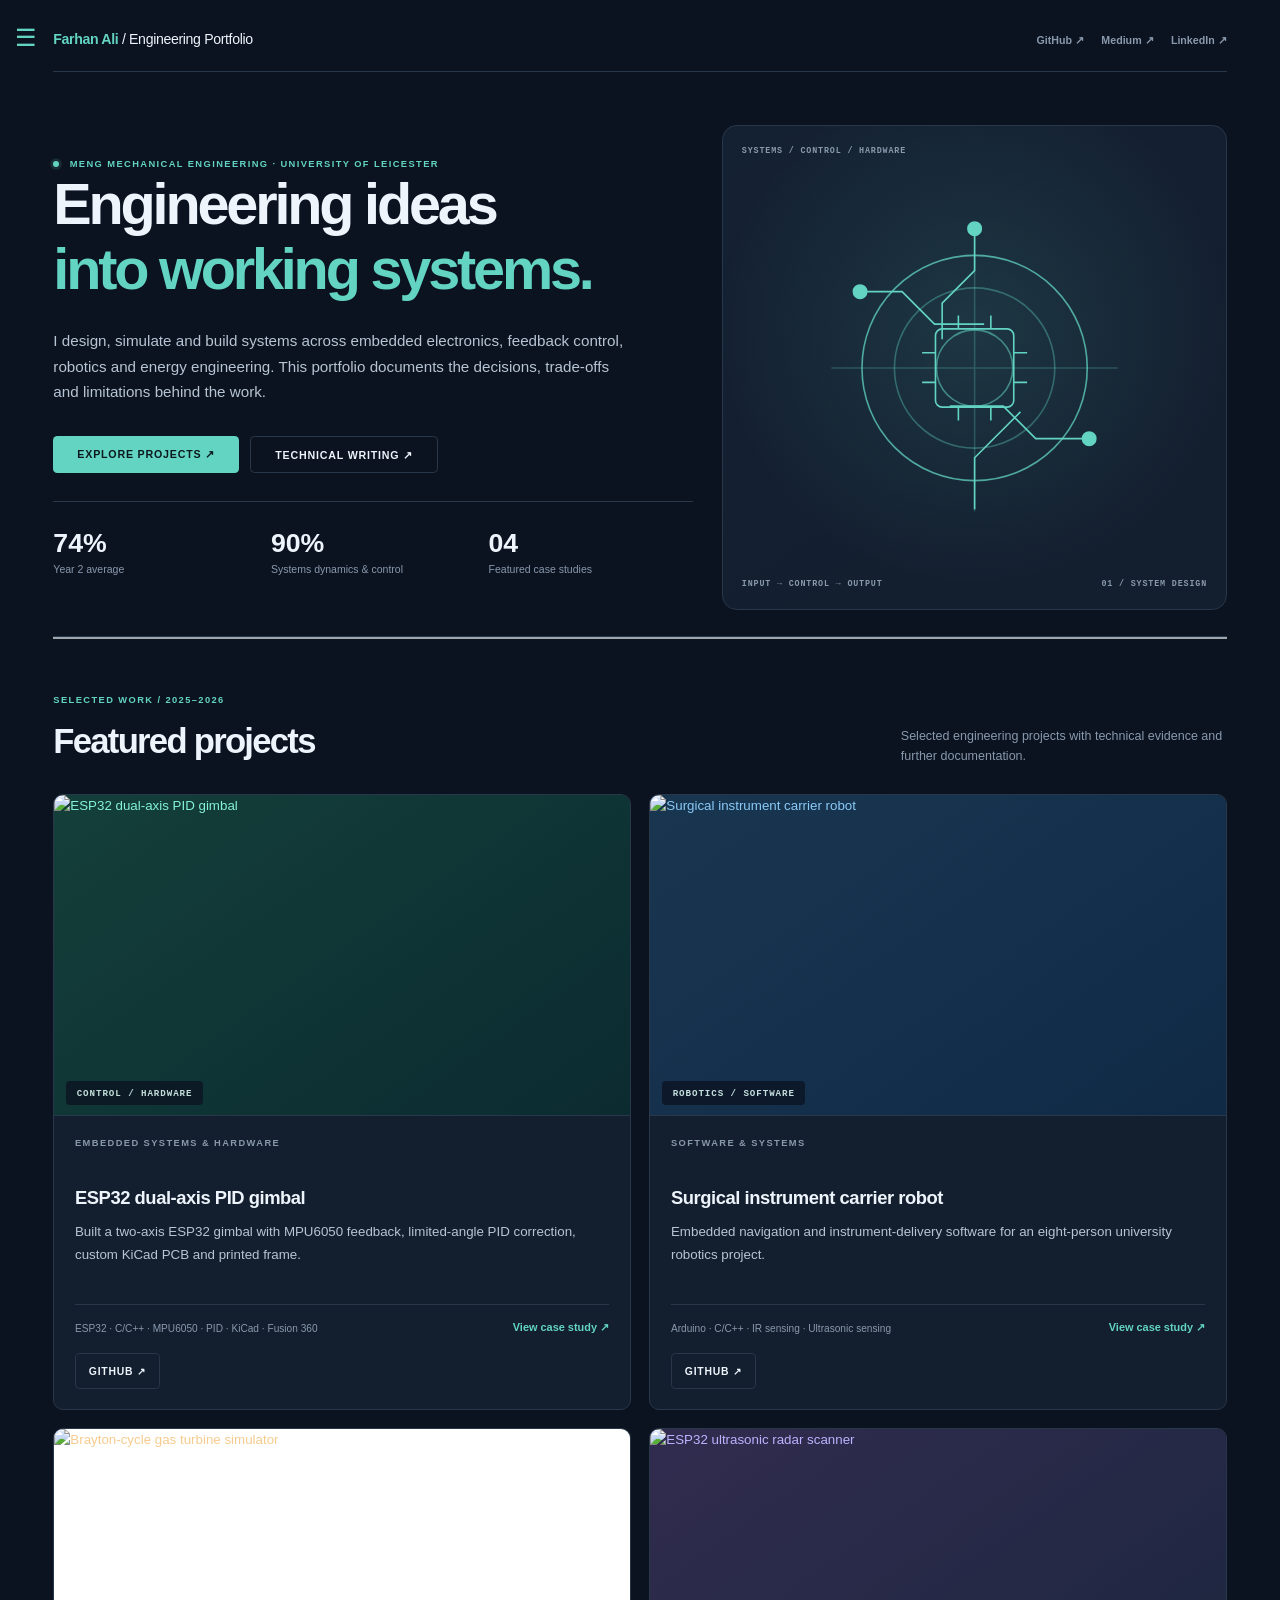
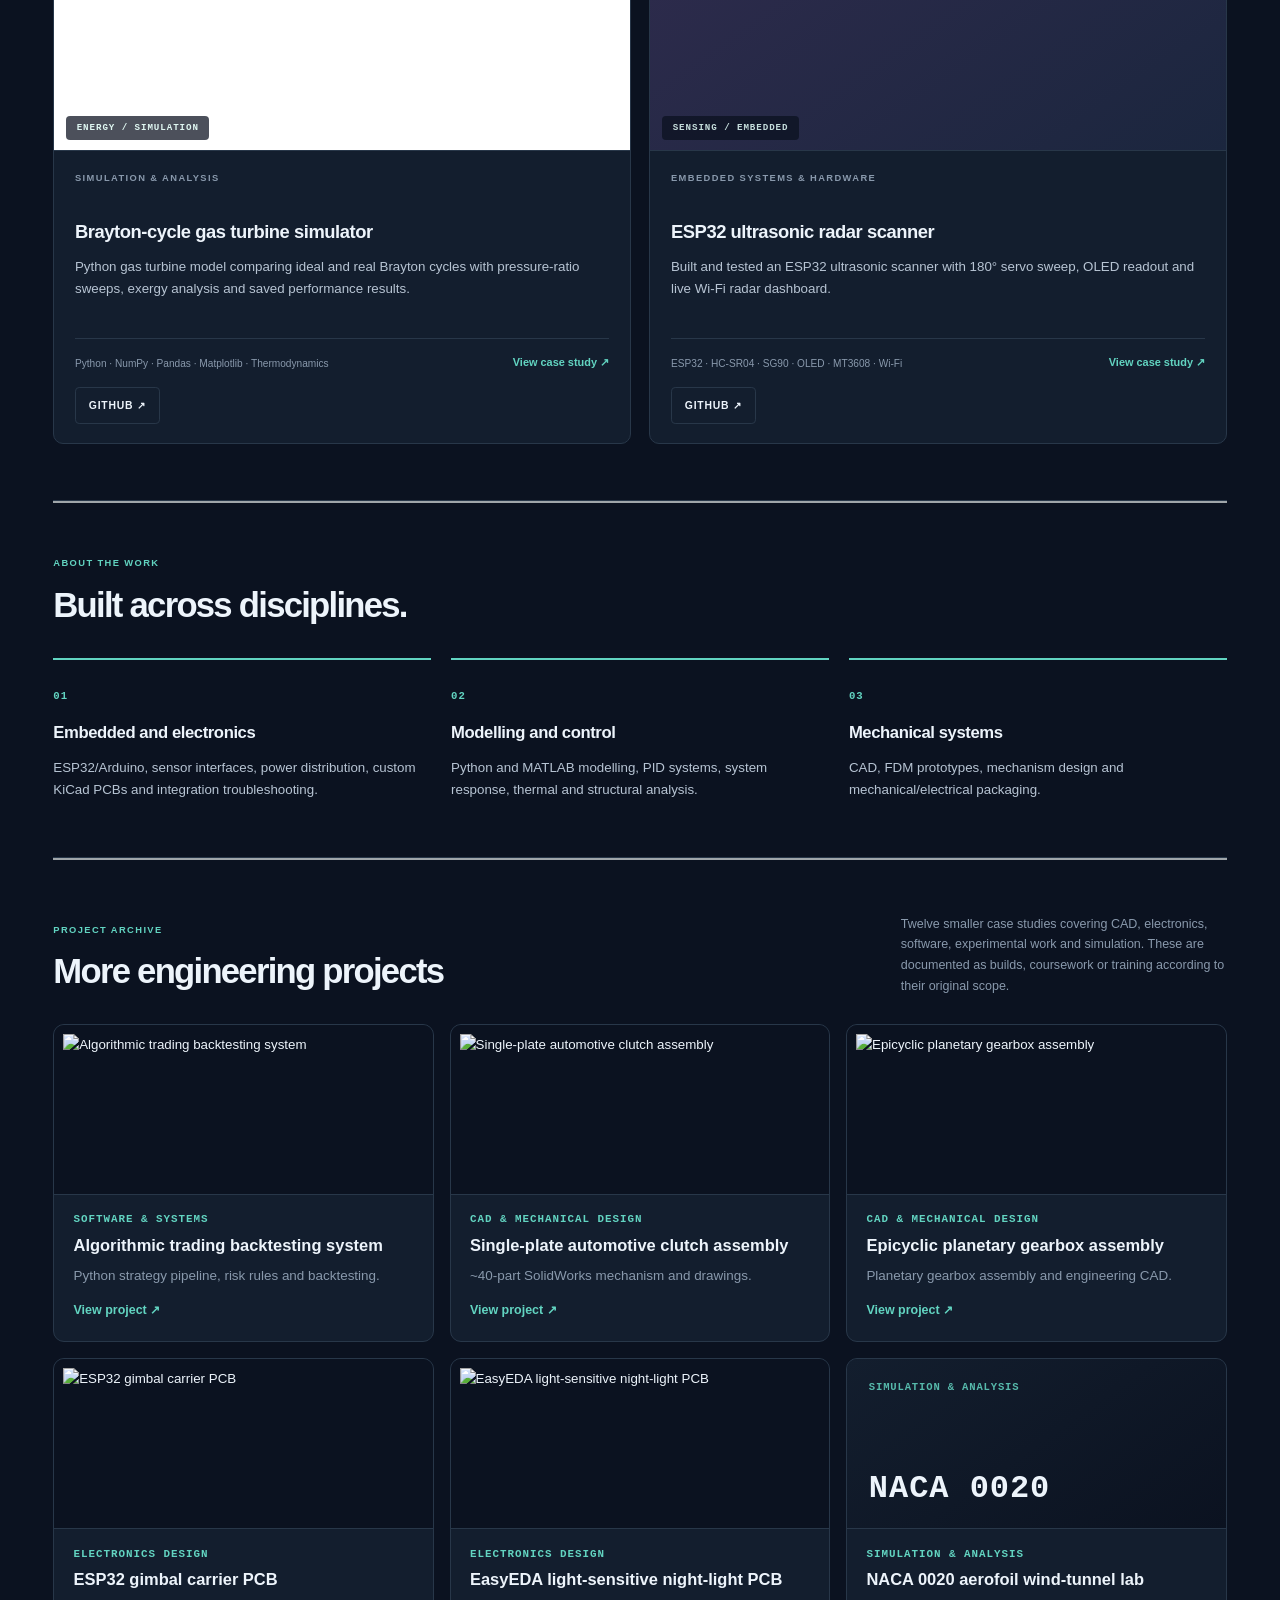
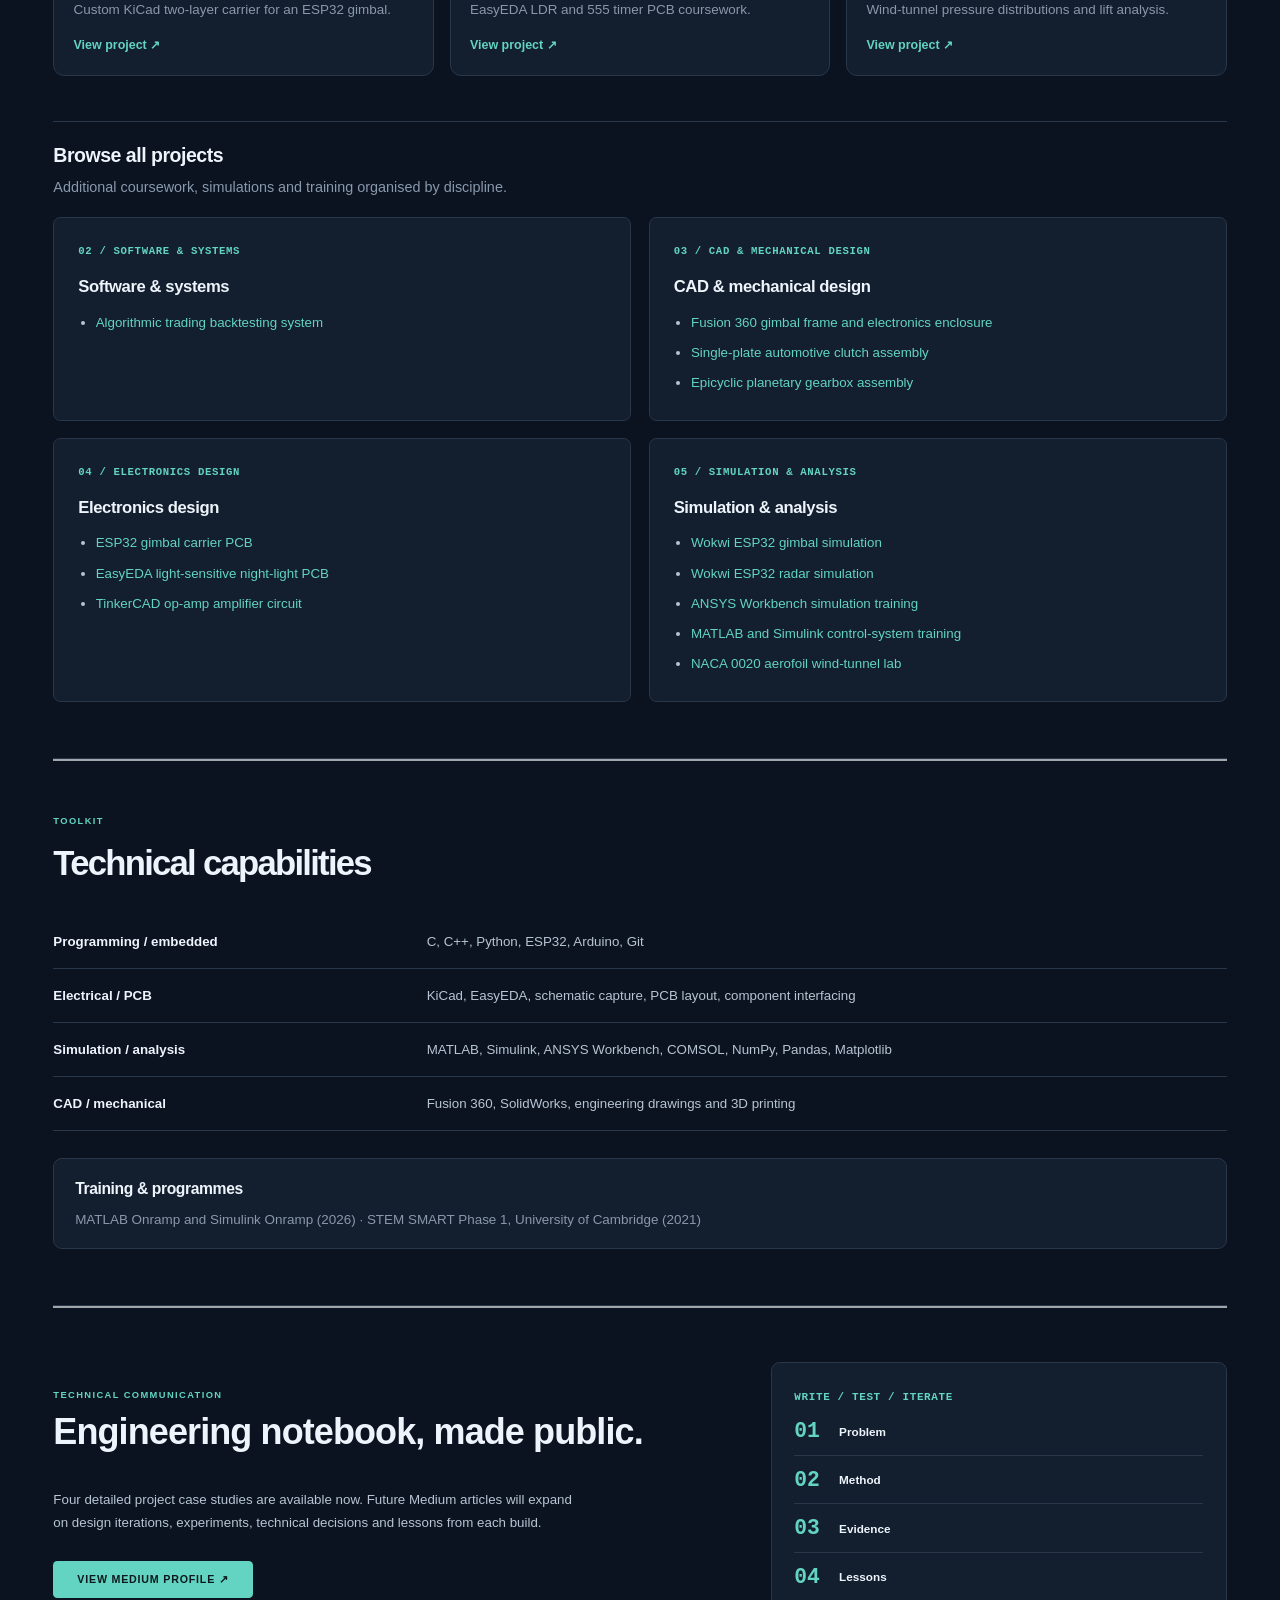
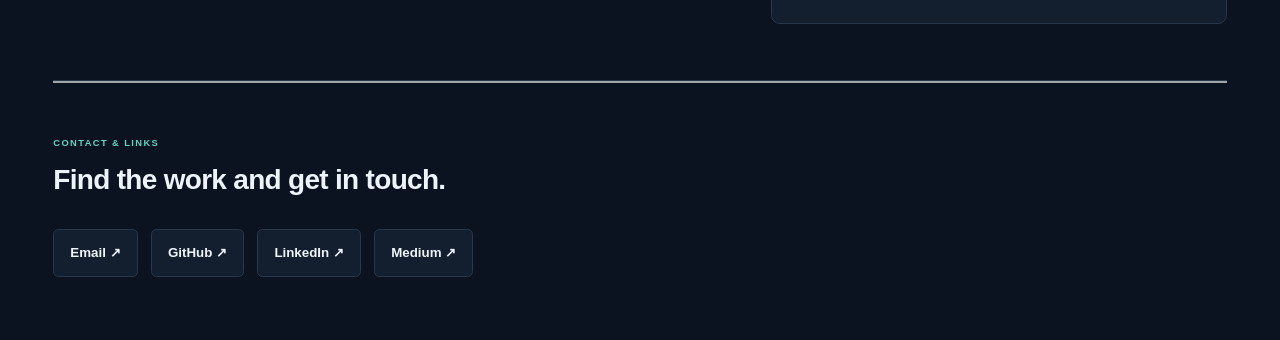
==== commit c2b69892: "Refresh completed repository images and links on index.html" ====
--- a/index.html
+++ b/index.html
@@ -51,7 +51,7 @@
       </section>
       <footer id="footer"><p class="copyright">Design adapted from <a href="https://html5up.net">Editorial by HTML5 UP</a> (<a href="https://html5up.net/license">CCA 3.0</a>).</p></footer>
     </div></div></div>
-<script src="assets/js/portfolio-data.js?v=more-projects-20261009"></script><script src="assets/js/portfolio-render.js?v=more-projects-20261009"></script>
+<script src="assets/js/portfolio-data.js?v=final-readmes-images-20261009"></script><script src="assets/js/portfolio-render.js?v=final-readmes-images-20261009"></script>
 <script src="assets/js/jquery.min.js"></script><script src="assets/js/browser.min.js"></script><script src="assets/js/breakpoints.min.js"></script><script src="assets/js/util.js"></script><script src="assets/js/main.js"></script><script src="assets/js/theme.js"></script>
 <script src="assets/js/project-image-expand.js?v=expand-sitewide-20261009"></script>
 </body></html>
--- a/assets/css/portfolio.css
+++ b/assets/css/portfolio.css
@@ -494,3 +494,25 @@
 .archive-code-example .robot-code { margin:.6rem 0 0; }
 .archive-code-caption { font-weight:600; color:var(--heading); font-size:.84rem; margin:0; }
 .archive-case-section .archive-bullet-list + .archive-figure-grid { margin-top:1.55rem; }
+
+
+/* Compact visual grid distinguishing secondary projects from featured case studies. */
+.archive-showcase-grid {display:grid;grid-template-columns:repeat(3,minmax(0,1fr));gap:1rem;margin:1.5rem 0 2.8rem;}
+.archive-teaser {display:flex;flex-direction:column;min-width:0;overflow:hidden;border:1px solid var(--line);border-radius:11px;background:var(--panel);color:var(--heading);text-decoration:none;transition:border-color .16s ease,transform .16s ease;}
+.archive-teaser:hover,.archive-teaser:focus-visible {border-color:var(--accent);transform:translateY(-2px);outline-offset:3px;}
+.archive-teaser-cover {height:170px;display:flex;align-items:center;justify-content:center;background:var(--page);border-bottom:1px solid var(--line);overflow:hidden;}
+.archive-teaser-cover img {display:block;width:100%;height:100%;object-fit:contain;padding:.55rem;}
+.archive-teaser-placeholder {display:flex;flex-direction:column;justify-content:space-between;gap:1rem;width:100%;height:100%;padding:1.35rem;color:var(--accent);background:linear-gradient(145deg,var(--panel),var(--page));}
+.archive-teaser-placeholder span {font:700 .66rem Consolas,monospace;letter-spacing:.08em;opacity:.86;}
+.archive-teaser-placeholder strong {font:600 clamp(1.3rem,2.5vw,2rem) Consolas,monospace;letter-spacing:.03em;}
+.archive-teaser-body {display:flex;flex-direction:column;flex:1;gap:.6rem;padding:1.15rem 1.2rem 1.25rem;}
+.archive-teaser-category {font:700 .68rem Consolas,monospace;text-transform:uppercase;letter-spacing:.09em;color:var(--accent);}
+.archive-teaser-body>strong {font-size:1.03rem;line-height:1.3;color:var(--heading);}
+.archive-teaser-body>p {font-size:.84rem;line-height:1.55;margin:0;color:var(--muted);flex:1;}
+.archive-teaser-view {display:block;margin-top:.25rem;font-weight:700;font-size:.78rem;color:var(--accent);}
+.archive-browse-label {margin-bottom:1.15rem;padding-top:1.15rem;border-top:1px solid var(--line);}
+.archive-browse-label h3 {margin:0 0 .3rem;font-size:1.22rem;}
+.archive-browse-label p {margin:0;color:var(--muted);font-size:.9rem;}
+@media(max-width:1050px) {.archive-showcase-grid {grid-template-columns:repeat(2,minmax(0,1fr));}}
+@media(max-width:650px) {.archive-showcase-grid {grid-template-columns:1fr;}.archive-teaser-cover {height:200px;}}
+@media(prefers-reduced-motion:reduce) {.archive-teaser {transition:none;}.archive-teaser:hover {transform:none;}}
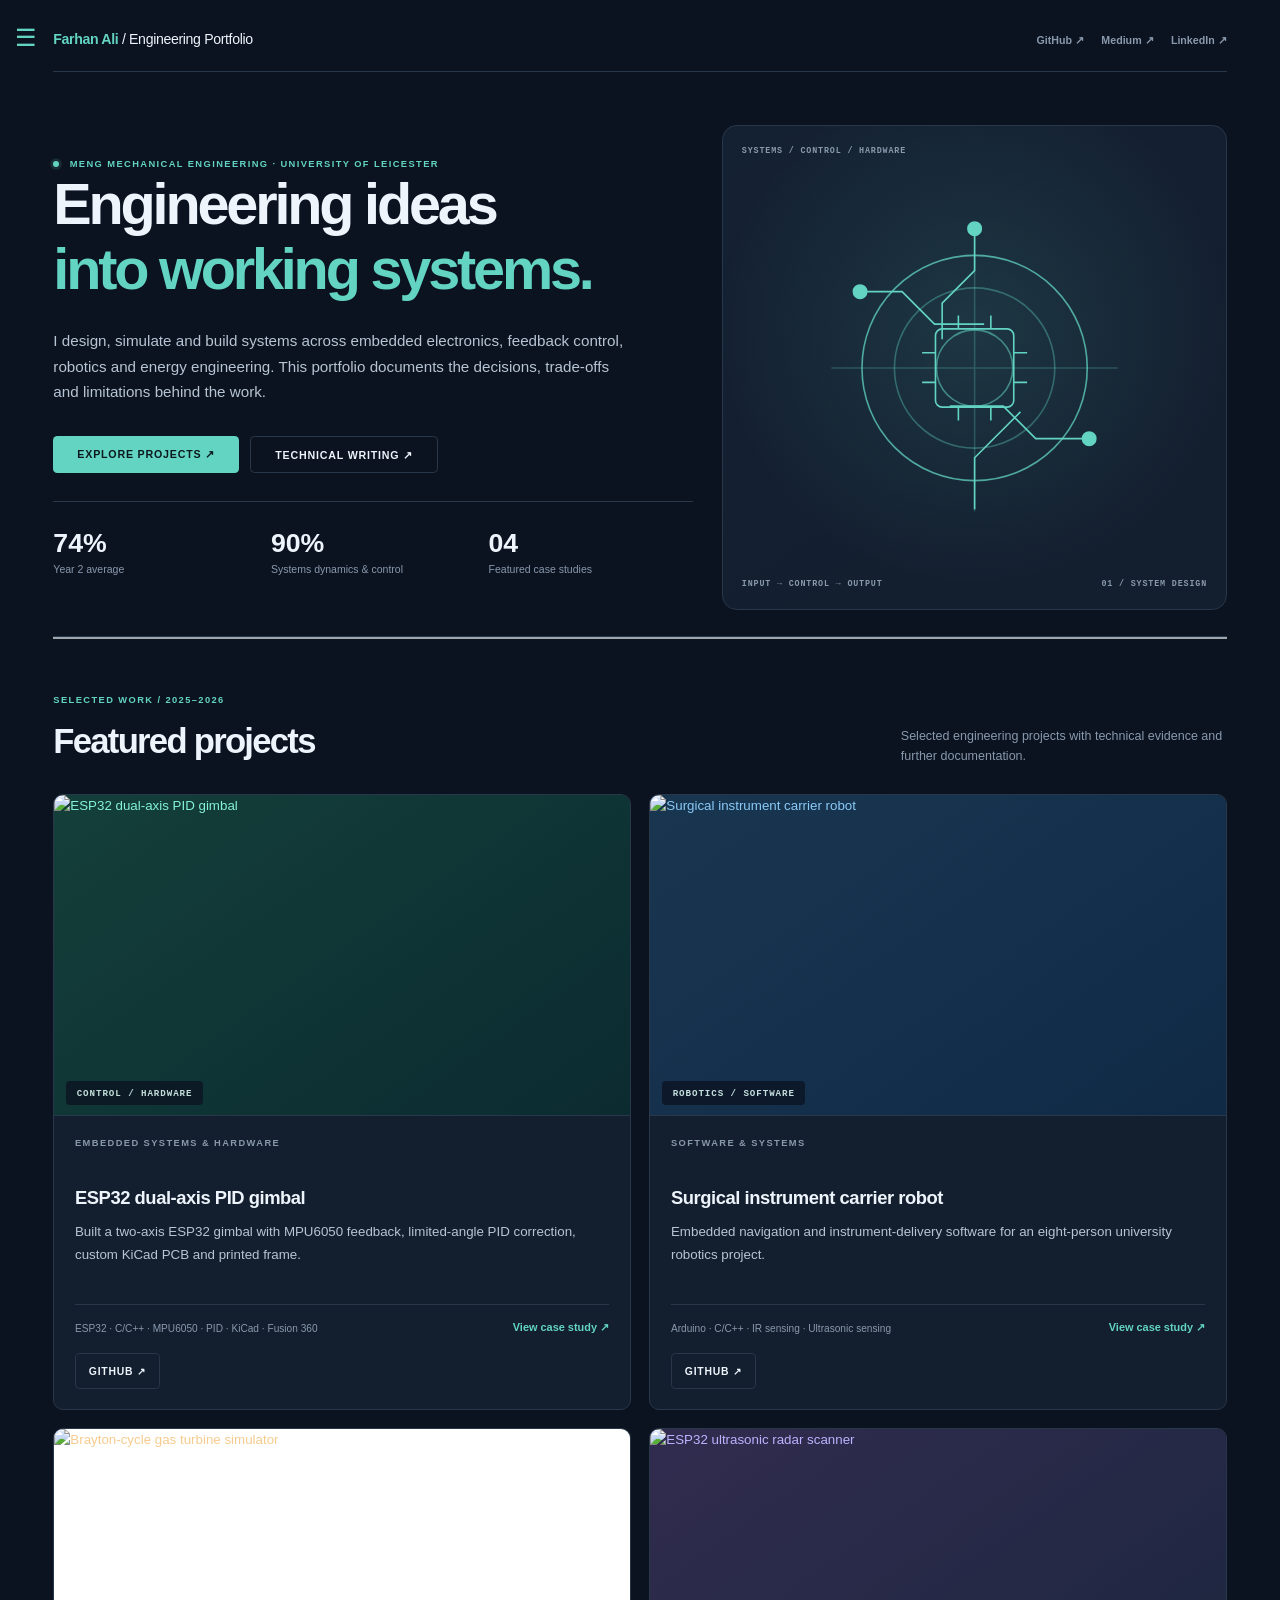
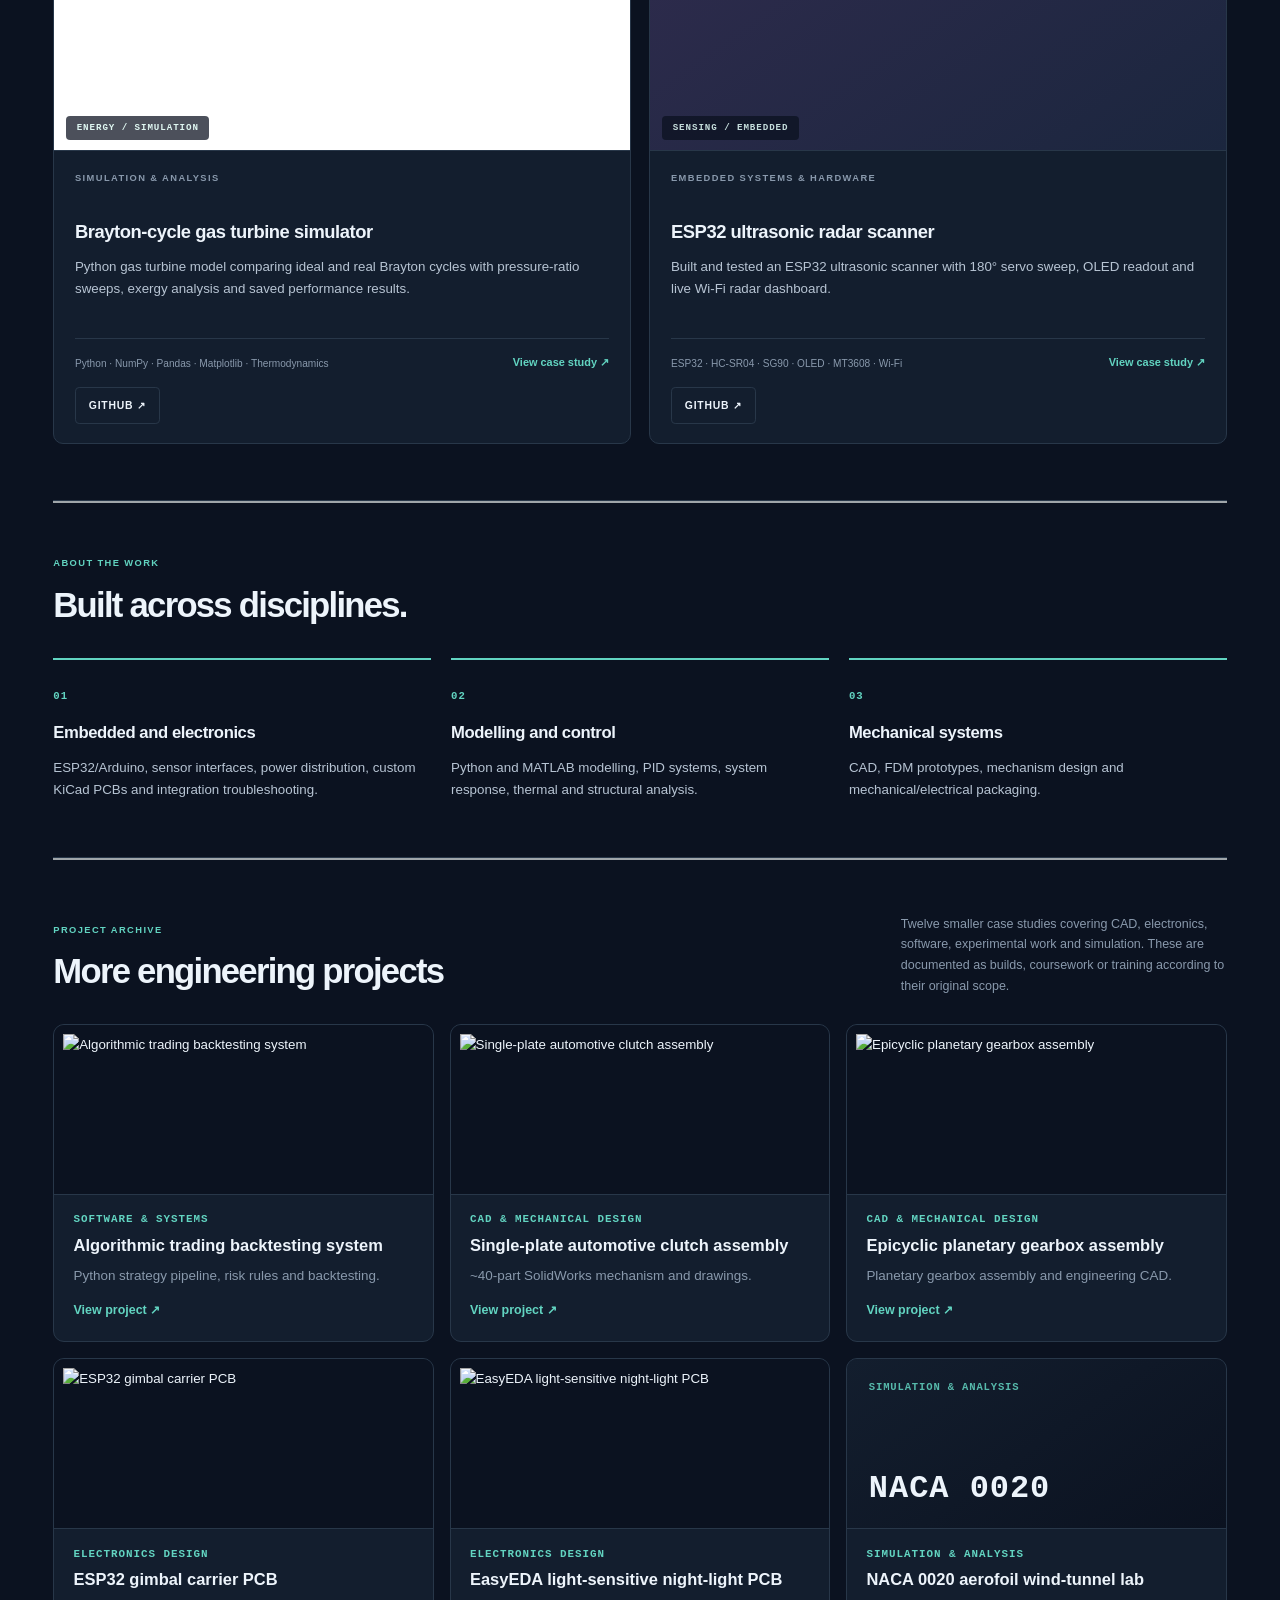
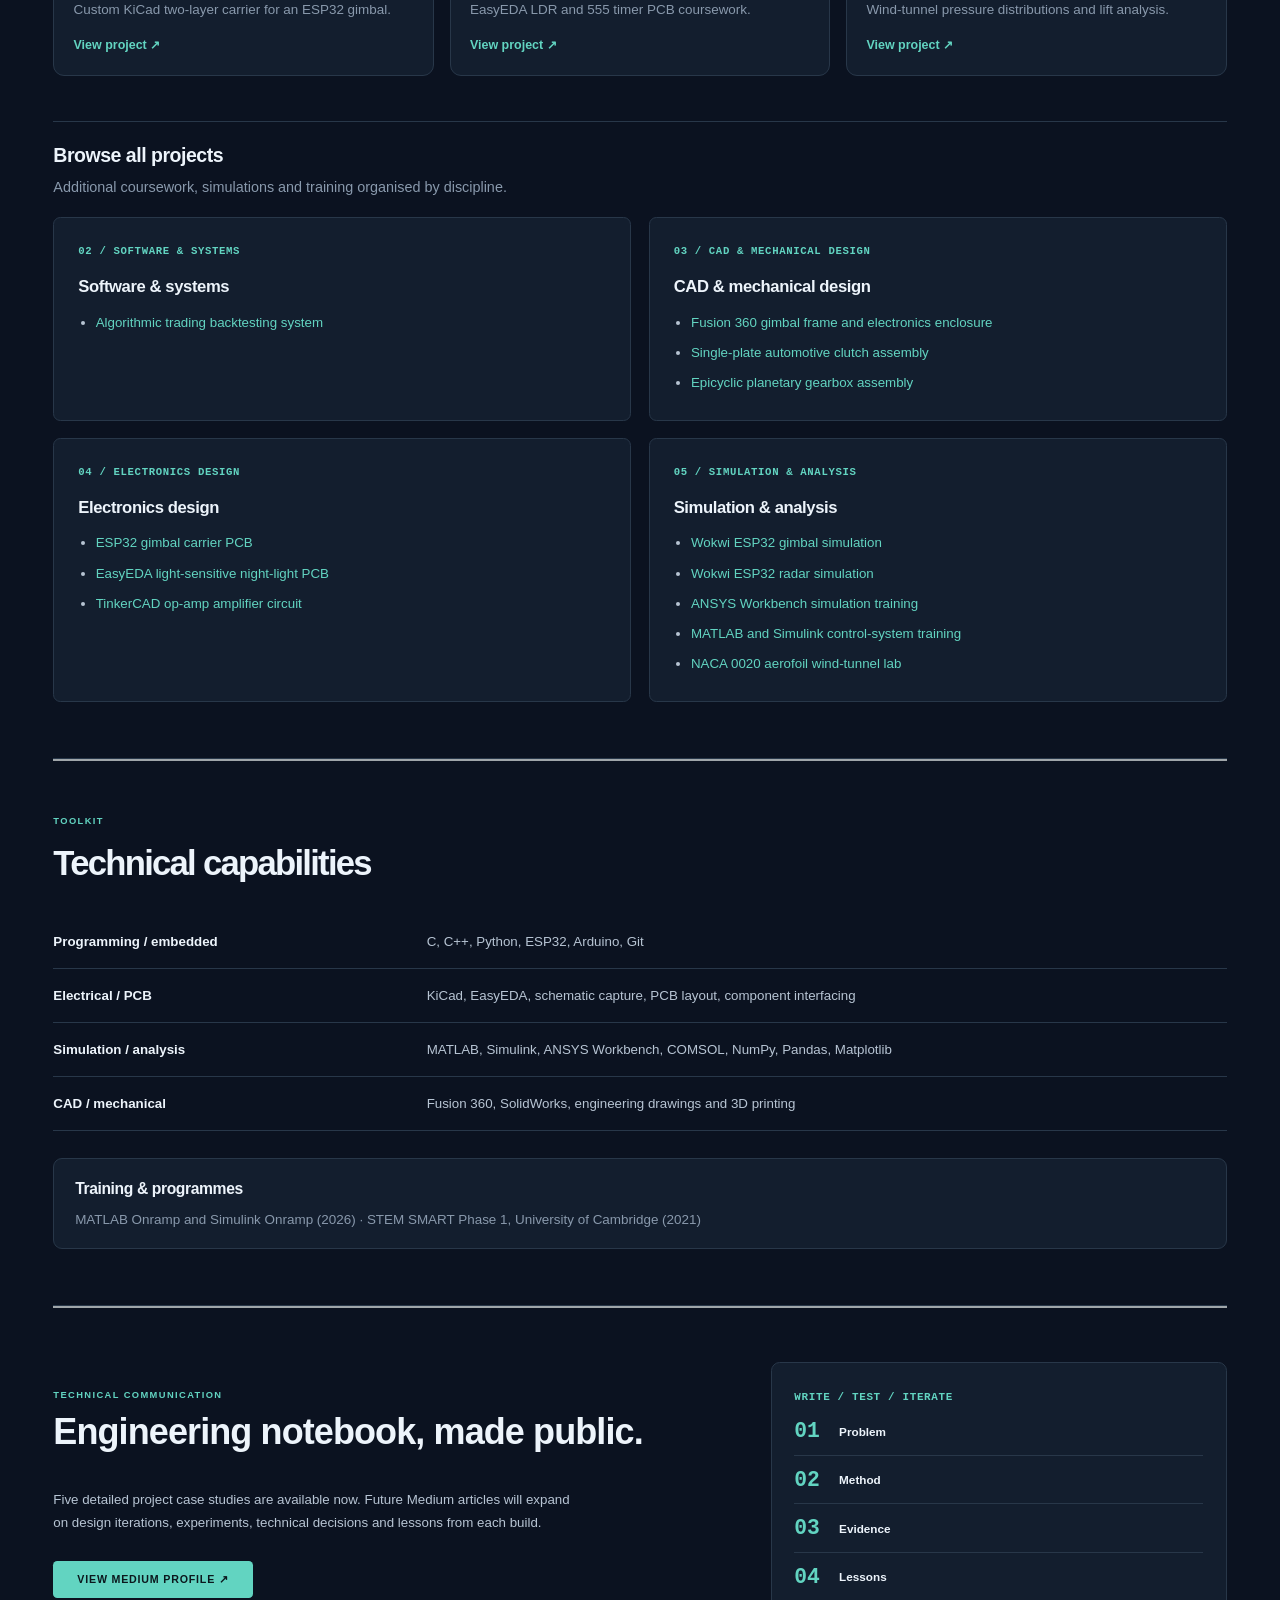
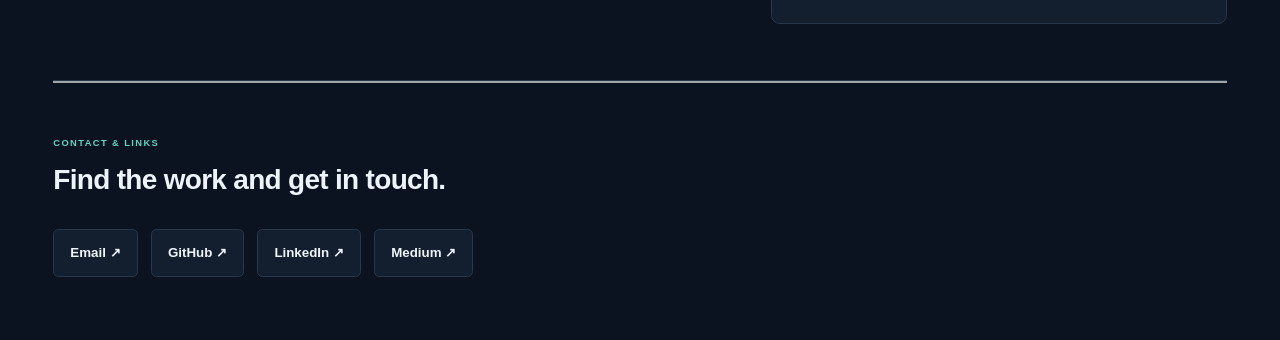
==== commit c8cccc16: "Feature BESS controller and link its HIL case study" ====
--- a/index.html
+++ b/index.html
@@ -14,12 +14,12 @@
   <h1>Engineering ideas<br /> <span class="headline-accent">into working systems.</span></h1>
   <p class="hero-description">I design, simulate and build systems across embedded electronics, feedback control, robotics and energy engineering. This portfolio documents the decisions, trade-offs and limitations behind the work.</p>
   <div class="hero-actions"><a href="#featured" class="button primary">Explore projects <span aria-hidden="true">↗</span></a><a href="https://medium.com/@farhan10904" class="button outline" target="_blank" rel="noopener noreferrer">Technical writing ↗</a></div>
-  <div class="hero-facts"><div><b>74%</b><span>Year 2 average</span></div><div><b>90%</b><span>Systems dynamics & control</span></div><div><b>04</b><span>Featured case studies</span></div></div>
+  <div class="hero-facts"><div><b>74%</b><span>Year 2 average</span></div><div><b>90%</b><span>Systems dynamics & control</span></div><div><b>05</b><span>Featured case studies</span></div></div>
  </div><div class="hero-graphic" aria-label="Abstract engineering illustration of circuits and feedback control" role="img"><span class="hero-graphic-top">SYSTEMS / CONTROL / HARDWARE</span>
  <svg viewBox="0 0 440 440" aria-hidden="true" xmlns="http://www.w3.org/2000/svg"><g fill="none" stroke="currentColor" stroke-width="1.7"><circle cx="220" cy="220" r="118" opacity=".75"/><circle cx="220" cy="220" r="84" opacity=".36"/><circle cx="220" cy="220" r="40" opacity=".55"/><path d="M70 220h300M220 70v300" opacity=".25"/><path d="M100 140h44l34 34h52m110 120h-56l-34-34h-56m26-186v44l-34 34v38M220 368v-54l48-48"/><rect x="179" y="179" width="82" height="82" rx="7"/><path d="M165 204h14m-14 31h14m82-31h14m-14 31h14M203 165v14m34-14v14m-34 82v14m34-14v14"/><circle cx="100" cy="140" r="7" fill="currentColor"/><circle cx="340" cy="294" r="7" fill="currentColor"/><circle cx="220" cy="74" r="7" fill="currentColor"/></g></svg>
  <div class="hero-graphic-bottom"><span>INPUT → CONTROL → OUTPUT</span><span>01 / SYSTEM DESIGN</span></div>
  </div></section>
- <section id="featured" class="section-tight"><div class="section-header"><div><p class="eyebrow">SELECTED WORK / 2025–2026</p><h2>Featured projects</h2></div><p>Four case studies spanning hardware, robotics, controls and numerical modelling.</p></div><div class="portfolio-grid"><article class="project-card accent-mint"><a href="projects/gimbal.html" class="project-cover"><img src="https://raw.githubusercontent.com/farhan10904/ESP32-Self-Levelling-Gimbal/main/docs/images/Diagonal.png" alt="Actual assembled ESP32 two-axis gimbal with printed frame and electronics enclosure" loading="lazy" /><span class="project-cover-tag">CONTROL / HARDWARE</span></a><div class="project-card-body"><p class="overline">Embedded systems & hardware</p><h3><a href="projects/gimbal.html">ESP32 dual-axis PID gimbal</a></h3><p>A two-axis self-levelling platform using an MPU6050 IMU, two MG996R servos and a custom ESP32 carrier PCB.</p><div class="card-foot"><span>ESP32 · C/C++ · MPU6050 · KiCad · Fusion 360</span><a href="projects/gimbal.html" class="small-arrow" aria-label="Open ESP32 dual-axis PID gimbal case study">View case study ↗</a></div></div></article><article class="project-card accent-sky"><a href="projects/robot.html" class="project-cover"><img src="https://raw.githubusercontent.com/farhan10904/Surgical-Instrument-Carrier-Robot/main/images/Overview.jpg" alt="Photograph of the finished surgical instrument carrier robot, showing its delivery mechanism and sensors" loading="lazy" /><span class="project-cover-tag">ROBOTICS / SOFTWARE</span></a><div class="project-card-body"><p class="overline">Software & systems</p><h3><a href="projects/robot.html">Surgical instrument carrier robot</a></h3><p>Embedded navigation and instrument-delivery software for an eight-person university robotics project.</p><div class="card-foot"><span>Arduino · C/C++ · IR sensing · Ultrasonic sensing</span><a href="projects/robot.html" class="small-arrow" aria-label="Open Surgical instrument carrier robot case study">View case study ↗</a></div></div></article><article class="project-card accent-amber"><a href="projects/brayton.html" class="project-cover"><img src="https://raw.githubusercontent.com/farhan10904/Brayton-Cycle-Turbine-Simulator/main/Graphs/Power_vs_Pressure_Ratio.png" alt="Saved Python plot comparing real and ideal Brayton cycle net power across pressure ratio" loading="lazy" /><span class="project-cover-tag">ENERGY / SIMULATION</span></a><div class="project-card-body"><p class="overline">Simulation & analysis</p><h3><a href="projects/brayton.html">Brayton-cycle gas turbine simulator</a></h3><p>A numerical tool comparing ideal and non-ideal Brayton cycles, highlighting the trade-off between net power and thermal efficiency.</p><div class="card-foot"><span>Python · NumPy · Pandas · Matplotlib</span><a href="projects/brayton.html" class="small-arrow" aria-label="Open Brayton-cycle gas turbine simulator case study">View case study ↗</a></div></div></article><article class="project-card accent-violet"><a href="projects/radar.html" class="project-cover"><img src="https://raw.githubusercontent.com/farhan10904/ESP32_Radar_Scanner/main/docs/images/Actual%20Dashboard.png" alt="Actual ESP32 ultrasonic radar scanner dashboard, showing the polar plot and detected objects" loading="lazy" /><span class="project-cover-tag">SENSING / EMBEDDED</span></a><div class="project-card-body"><p class="overline">Embedded systems & hardware</p><h3><a href="projects/radar.html">ESP32 ultrasonic radar scanner</a></h3><p>A servo-driven ultrasonic scanner with a 180° sweep, local OLED output and a live browser-based radar display.</p><div class="card-foot"><span>ESP32 · HC-SR04 · SG90 · OLED · Wi-Fi</span><a href="projects/radar.html" class="small-arrow" aria-label="Open ESP32 ultrasonic radar scanner case study">View case study ↗</a></div></div></article></div></section>
+ <section id="featured" class="section-tight"><div class="section-header"><div><p class="eyebrow">SELECTED WORK / 2025–2026</p><h2>Featured projects</h2></div><p>Five case studies spanning embedded control, energy systems, robotics and numerical modelling.</p></div><div class="portfolio-grid"><article class="project-card accent-mint"><a href="projects/gimbal.html" class="project-cover"><img src="https://raw.githubusercontent.com/farhan10904/ESP32-Self-Levelling-Gimbal/main/docs/images/Diagonal.png" alt="Actual assembled ESP32 two-axis gimbal with printed frame and electronics enclosure" loading="lazy" /><span class="project-cover-tag">CONTROL / HARDWARE</span></a><div class="project-card-body"><p class="overline">Embedded systems & hardware</p><h3><a href="projects/gimbal.html">ESP32 dual-axis PID gimbal</a></h3><p>A two-axis self-levelling platform using an MPU6050 IMU, two MG996R servos and a custom ESP32 carrier PCB.</p><div class="card-foot"><span>ESP32 · C/C++ · MPU6050 · KiCad · Fusion 360</span><a href="projects/gimbal.html" class="small-arrow" aria-label="Open ESP32 dual-axis PID gimbal case study">View case study ↗</a></div></div></article><article class="project-card accent-sky"><a href="projects/robot.html" class="project-cover"><img src="https://raw.githubusercontent.com/farhan10904/Surgical-Instrument-Carrier-Robot/main/images/Overview.jpg" alt="Photograph of the finished surgical instrument carrier robot, showing its delivery mechanism and sensors" loading="lazy" /><span class="project-cover-tag">ROBOTICS / SOFTWARE</span></a><div class="project-card-body"><p class="overline">Software & systems</p><h3><a href="projects/robot.html">Surgical instrument carrier robot</a></h3><p>Embedded navigation and instrument-delivery software for an eight-person university robotics project.</p><div class="card-foot"><span>Arduino · C/C++ · IR sensing · Ultrasonic sensing</span><a href="projects/robot.html" class="small-arrow" aria-label="Open Surgical instrument carrier robot case study">View case study ↗</a></div></div></article><article class="project-card accent-amber"><a href="projects/brayton.html" class="project-cover"><img src="https://raw.githubusercontent.com/farhan10904/Brayton-Cycle-Turbine-Simulator/main/Graphs/Power_vs_Pressure_Ratio.png" alt="Saved Python plot comparing real and ideal Brayton cycle net power across pressure ratio" loading="lazy" /><span class="project-cover-tag">ENERGY / SIMULATION</span></a><div class="project-card-body"><p class="overline">Simulation & analysis</p><h3><a href="projects/brayton.html">Brayton-cycle gas turbine simulator</a></h3><p>A numerical tool comparing ideal and non-ideal Brayton cycles, highlighting the trade-off between net power and thermal efficiency.</p><div class="card-foot"><span>Python · NumPy · Pandas · Matplotlib</span><a href="projects/brayton.html" class="small-arrow" aria-label="Open Brayton-cycle gas turbine simulator case study">View case study ↗</a></div></div></article><article class="project-card accent-sky"><a href="projects/bess.html" class="project-cover"><img src="https://raw.githubusercontent.com/farhan10904/ESP32-BESS-Controller/main/results/dynamic_power.png" alt="Hardware-in-the-loop power demand versus ESP32-approved battery power from the project results" loading="lazy" /><span class="project-cover-tag">ENERGY / EMBEDDED SYSTEMS</span></a><div class="project-card-body"><p class="overline">Embedded control &amp; verification</p><h3><a href="projects/bess.html">ESP32 battery energy storage controller</a></h3><p>Python battery model supervised by physical ESP32 firmware, with serial HIL testing, thermal derating and latched fault recovery.</p><div class="card-foot"><span>ESP32 · C++ · Python · HIL · PySerial</span><a href="projects/bess.html" class="small-arrow" aria-label="Open ESP32 battery energy storage controller case study">View case study ↗</a></div></div></article><article class="project-card accent-violet"><a href="projects/radar.html" class="project-cover"><img src="https://raw.githubusercontent.com/farhan10904/ESP32_Radar_Scanner/main/docs/images/Actual%20Dashboard.png" alt="Actual ESP32 ultrasonic radar scanner dashboard, showing the polar plot and detected objects" loading="lazy" /><span class="project-cover-tag">SENSING / EMBEDDED</span></a><div class="project-card-body"><p class="overline">Embedded systems & hardware</p><h3><a href="projects/radar.html">ESP32 ultrasonic radar scanner</a></h3><p>A servo-driven ultrasonic scanner with a 180° sweep, local OLED output and a live browser-based radar display.</p><div class="card-foot"><span>ESP32 · HC-SR04 · SG90 · OLED · Wi-Fi</span><a href="projects/radar.html" class="small-arrow" aria-label="Open ESP32 ultrasonic radar scanner case study">View case study ↗</a></div></div></article></div></section>
  <section id="about" class="section-tight"><div class="section-header"><div><p class="eyebrow">ABOUT THE WORK</p><h2>Built across disciplines.</h2></div></div>
   <div class="capability-grid"><div><span class="capability-num">01</span><h3>Embedded and electronics</h3><p>ESP32/Arduino, sensor interfaces, power distribution, custom KiCad PCBs and integration troubleshooting.</p></div><div><span class="capability-num">02</span><h3>Modelling and control</h3><p>Python and MATLAB modelling, PID systems, system response, thermal and structural analysis.</p></div><div><span class="capability-num">03</span><h3>Mechanical systems</h3><p>CAD, FDM prototypes, mechanism design and mechanical/electrical packaging.</p></div></div>
  </section>
@@ -33,7 +33,7 @@
  <section id="technical-skills" class="section-tight"><div class="section-header"><div><p class="eyebrow">TOOLKIT</p><h2>Technical capabilities</h2></div></div>
  <div class="skill-lines"><p><b>Programming / embedded</b><span>C, C++, Python, ESP32, Arduino, Git</span></p><p><b>Electrical / PCB</b><span>KiCad, EasyEDA, schematic capture, PCB layout, component interfacing</span></p><p><b>Simulation / analysis</b><span>MATLAB, Simulink, ANSYS Workbench, COMSOL, NumPy, Pandas, Matplotlib</span></p><p><b>CAD / mechanical</b><span>Fusion 360, SolidWorks, engineering drawings and 3D printing</span></p></div><div class="portfolio-credentials"><h3>Training &amp; programmes</h3><p>MATLAB Onramp and Simulink Onramp (2026) · STEM SMART Phase 1, University of Cambridge (2021)</p></div>
  </section>
- <section id="writing" class="section-tight writing-section"><div><p class="eyebrow">TECHNICAL COMMUNICATION</p><h2>Engineering notebook, made public.</h2><p>Four detailed project case studies are available now. Future Medium articles will expand on design iterations, experiments, technical decisions and lessons from each build.</p><a href="https://medium.com/@farhan10904" class="button primary" target="_blank" rel="noopener noreferrer">View Medium profile ↗</a></div><div class="writing-graphic"><span>WRITE / TEST / ITERATE</span><div>01<span>Problem</span></div><div>02<span>Method</span></div><div>03<span>Evidence</span></div><div>04<span>Lessons</span></div></div></section>
+ <section id="writing" class="section-tight writing-section"><div><p class="eyebrow">TECHNICAL COMMUNICATION</p><h2>Engineering notebook, made public.</h2><p>Five detailed project case studies are available now. Future Medium articles will expand on design iterations, experiments, technical decisions and lessons from each build.</p><a href="https://medium.com/@farhan10904" class="button primary" target="_blank" rel="noopener noreferrer">View Medium profile ↗</a></div><div class="writing-graphic"><span>WRITE / TEST / ITERATE</span><div>01<span>Problem</span></div><div>02<span>Method</span></div><div>03<span>Evidence</span></div><div>04<span>Lessons</span></div></div></section>
  <section id="contact" class="section-tight contact-section"><p class="eyebrow">CONTACT & LINKS</p><h2>Find the work and get in touch.</h2><div class="contact-links"><a href="mailto:farhan10904@outlook.com">Email ↗</a><a href="https://github.com/farhan10904" target="_blank" rel="noopener noreferrer">GitHub ↗</a><a href="https://www.linkedin.com/in/farhan-ali-95047a245/" target="_blank" rel="noopener noreferrer">LinkedIn ↗</a><a href="https://medium.com/@farhan10904" target="_blank" rel="noopener noreferrer">Medium ↗</a></div></section>
  
 </div></div><div id="sidebar"><div class="inner">
@@ -41,7 +41,7 @@
       <nav id="menu" aria-label="Project navigation"><header class="major"><h2>Explore</h2></header><ul>
         <li><a href="index.html">Overview</a></li>
         <li><a href="index.html#featured">Featured projects</a></li>
-        <li><span class="opener">Embedded systems &amp; hardware</span><ul><li><a href="projects/gimbal.html">Self-levelling gimbal</a></li><li><a href="projects/radar.html">Radar scanner</a></li></ul></li><li><span class="opener">Software &amp; systems</span><ul><li><a href="projects/robot.html">Surgical instrument carrier robot</a></li><li><a href="index.html#additional-work">Algorithmic trading system</a></li></ul></li><li><span class="opener">CAD &amp; mechanical design</span><ul><li><a href="projects/gimbal.html">Gimbal frame &amp; enclosure</a></li><li><a href="index.html#additional-work">Clutch assembly</a></li><li><a href="index.html#additional-work">Epicyclic gear assembly</a></li></ul></li><li><span class="opener">Electronics design</span><ul><li><a href="projects/gimbal.html">ESP32 gimbal carrier PCB</a></li><li><a href="index.html#additional-work">EasyEDA night-light PCB</a></li></ul></li><li><span class="opener">Simulation &amp; analysis</span><ul><li><a href="projects/brayton.html">Brayton-cycle simulator</a></li><li><a href="index.html#additional-work">Wokwi embedded simulations</a></li><li><a href="index.html#additional-work">ANSYS / MATLAB / CFD</a></li></ul></li>
+        <li><span class="opener">Embedded systems &amp; hardware</span><ul><li><a href="projects/gimbal.html">Self-levelling gimbal</a></li><li><a href="projects/radar.html">Radar scanner</a></li></ul></li><li><span class="opener">Software &amp; systems</span><ul><li><a href="projects/bess.html">Battery energy storage controller</a></li><li><a href="projects/robot.html">Surgical instrument carrier robot</a></li><li><a href="index.html#additional-work">Algorithmic trading system</a></li></ul></li><li><span class="opener">CAD &amp; mechanical design</span><ul><li><a href="projects/gimbal.html">Gimbal frame &amp; enclosure</a></li><li><a href="index.html#additional-work">Clutch assembly</a></li><li><a href="index.html#additional-work">Epicyclic gear assembly</a></li></ul></li><li><span class="opener">Electronics design</span><ul><li><a href="projects/gimbal.html">ESP32 gimbal carrier PCB</a></li><li><a href="index.html#additional-work">EasyEDA night-light PCB</a></li></ul></li><li><span class="opener">Simulation &amp; analysis</span><ul><li><a href="projects/brayton.html">Brayton-cycle simulator</a></li><li><a href="index.html#additional-work">Wokwi embedded simulations</a></li><li><a href="index.html#additional-work">ANSYS / MATLAB / CFD</a></li></ul></li>
         <li><a href="index.html#technical-skills">Technical skills</a></li>
         <li><a href="index.html#writing">Technical writing</a></li>
         <li><a href="index.html#contact">Contact & links</a></li>
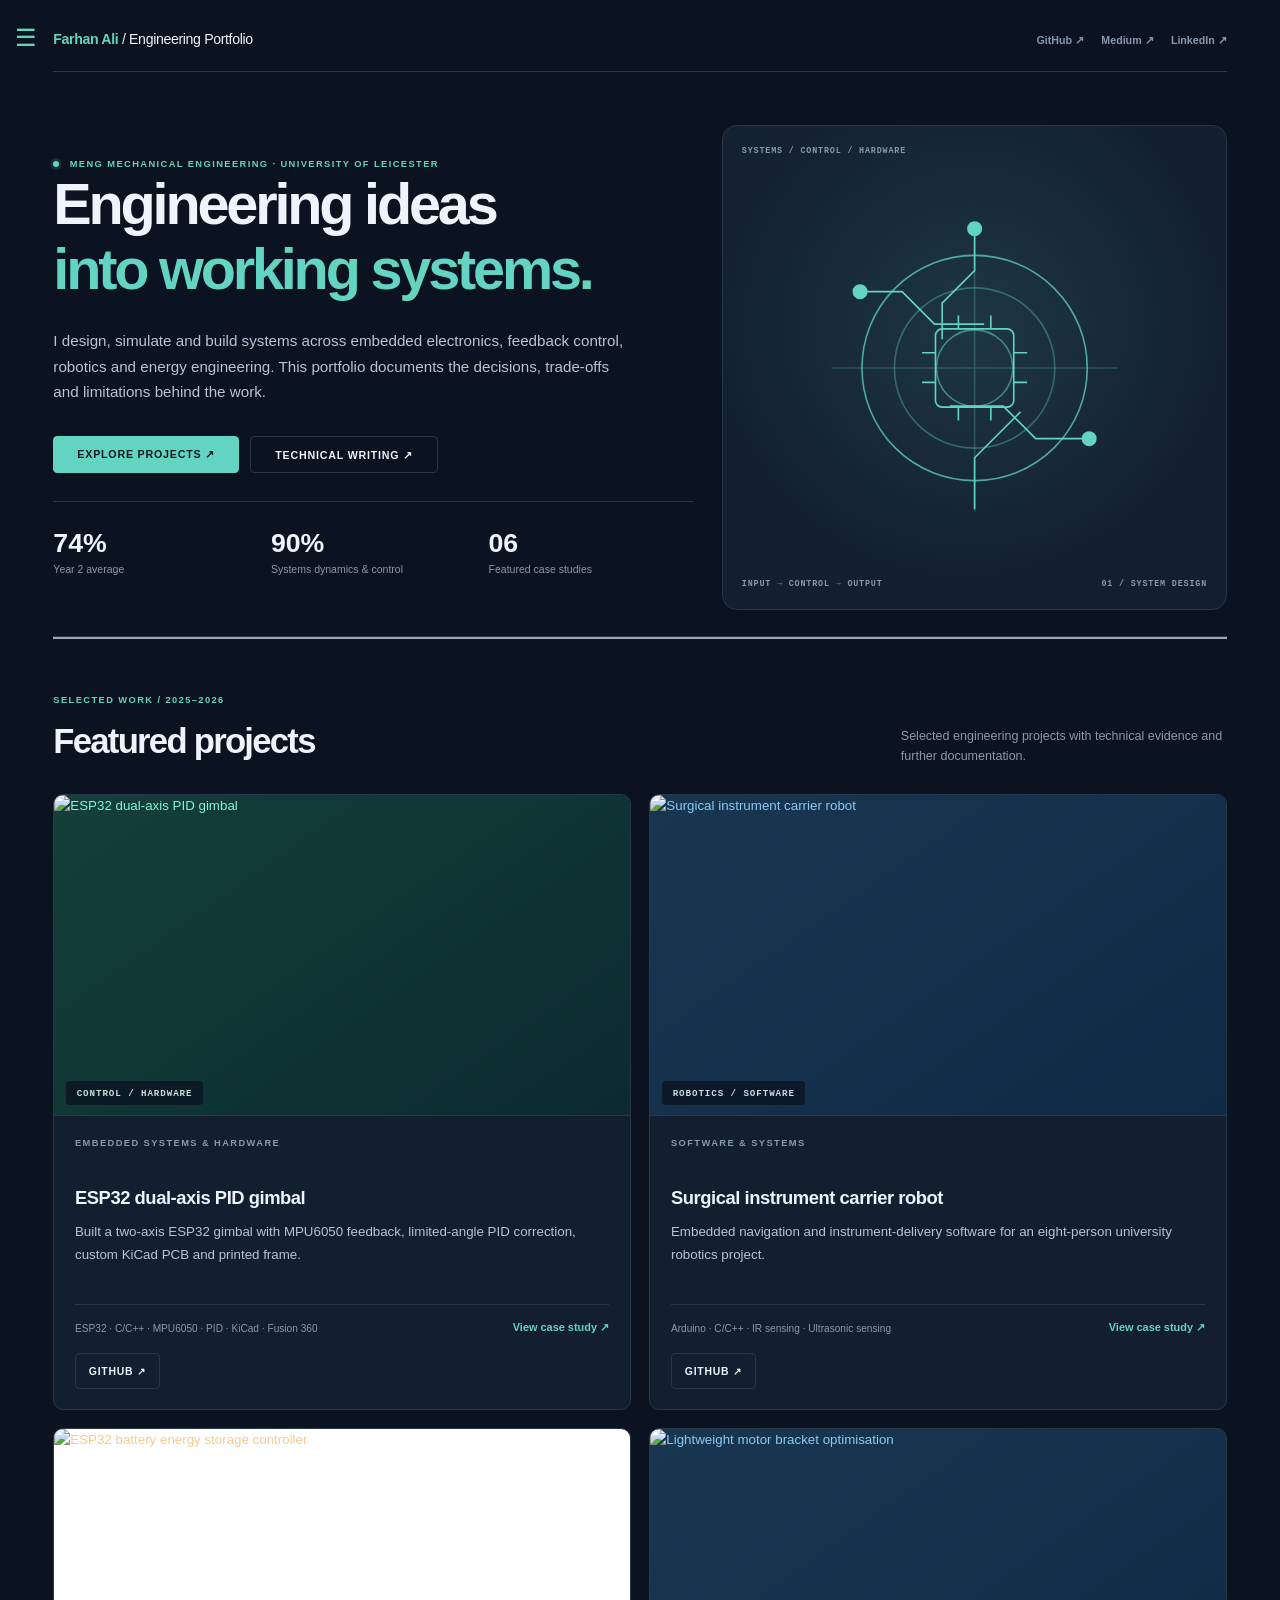
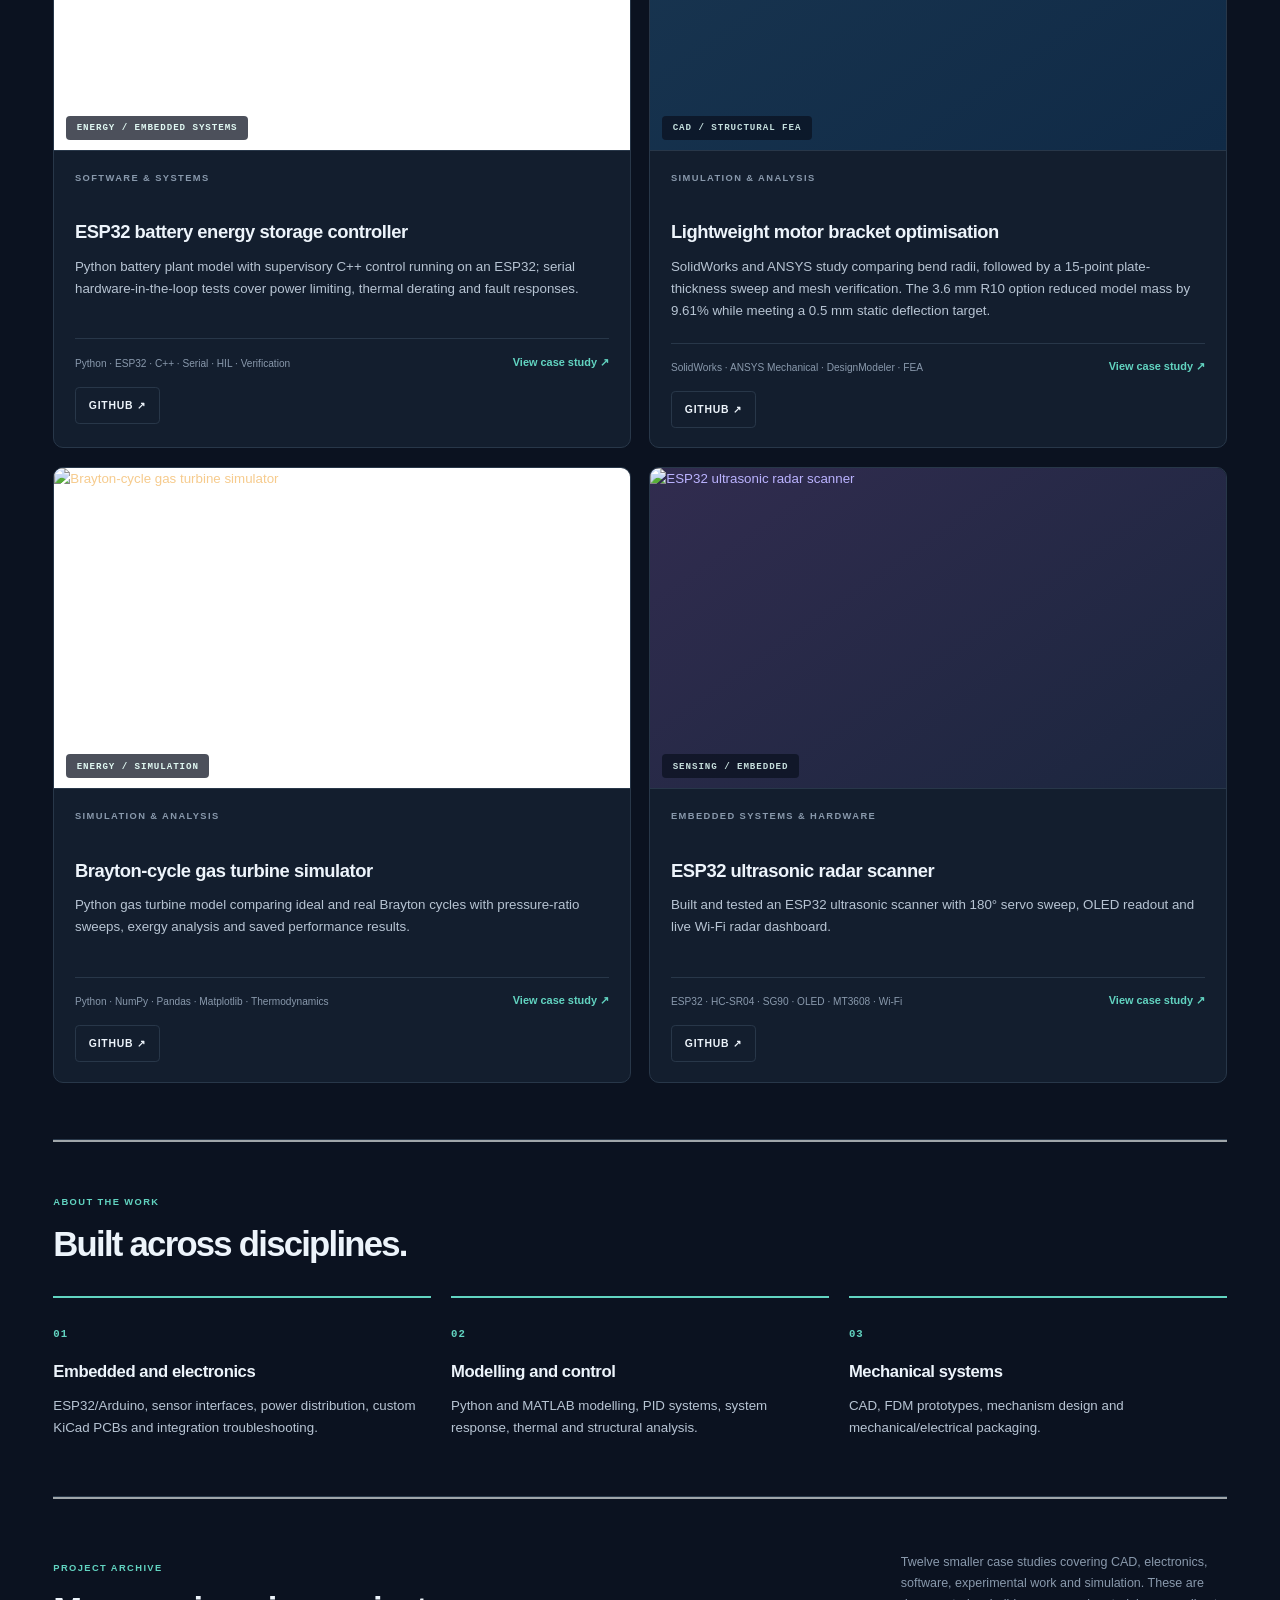
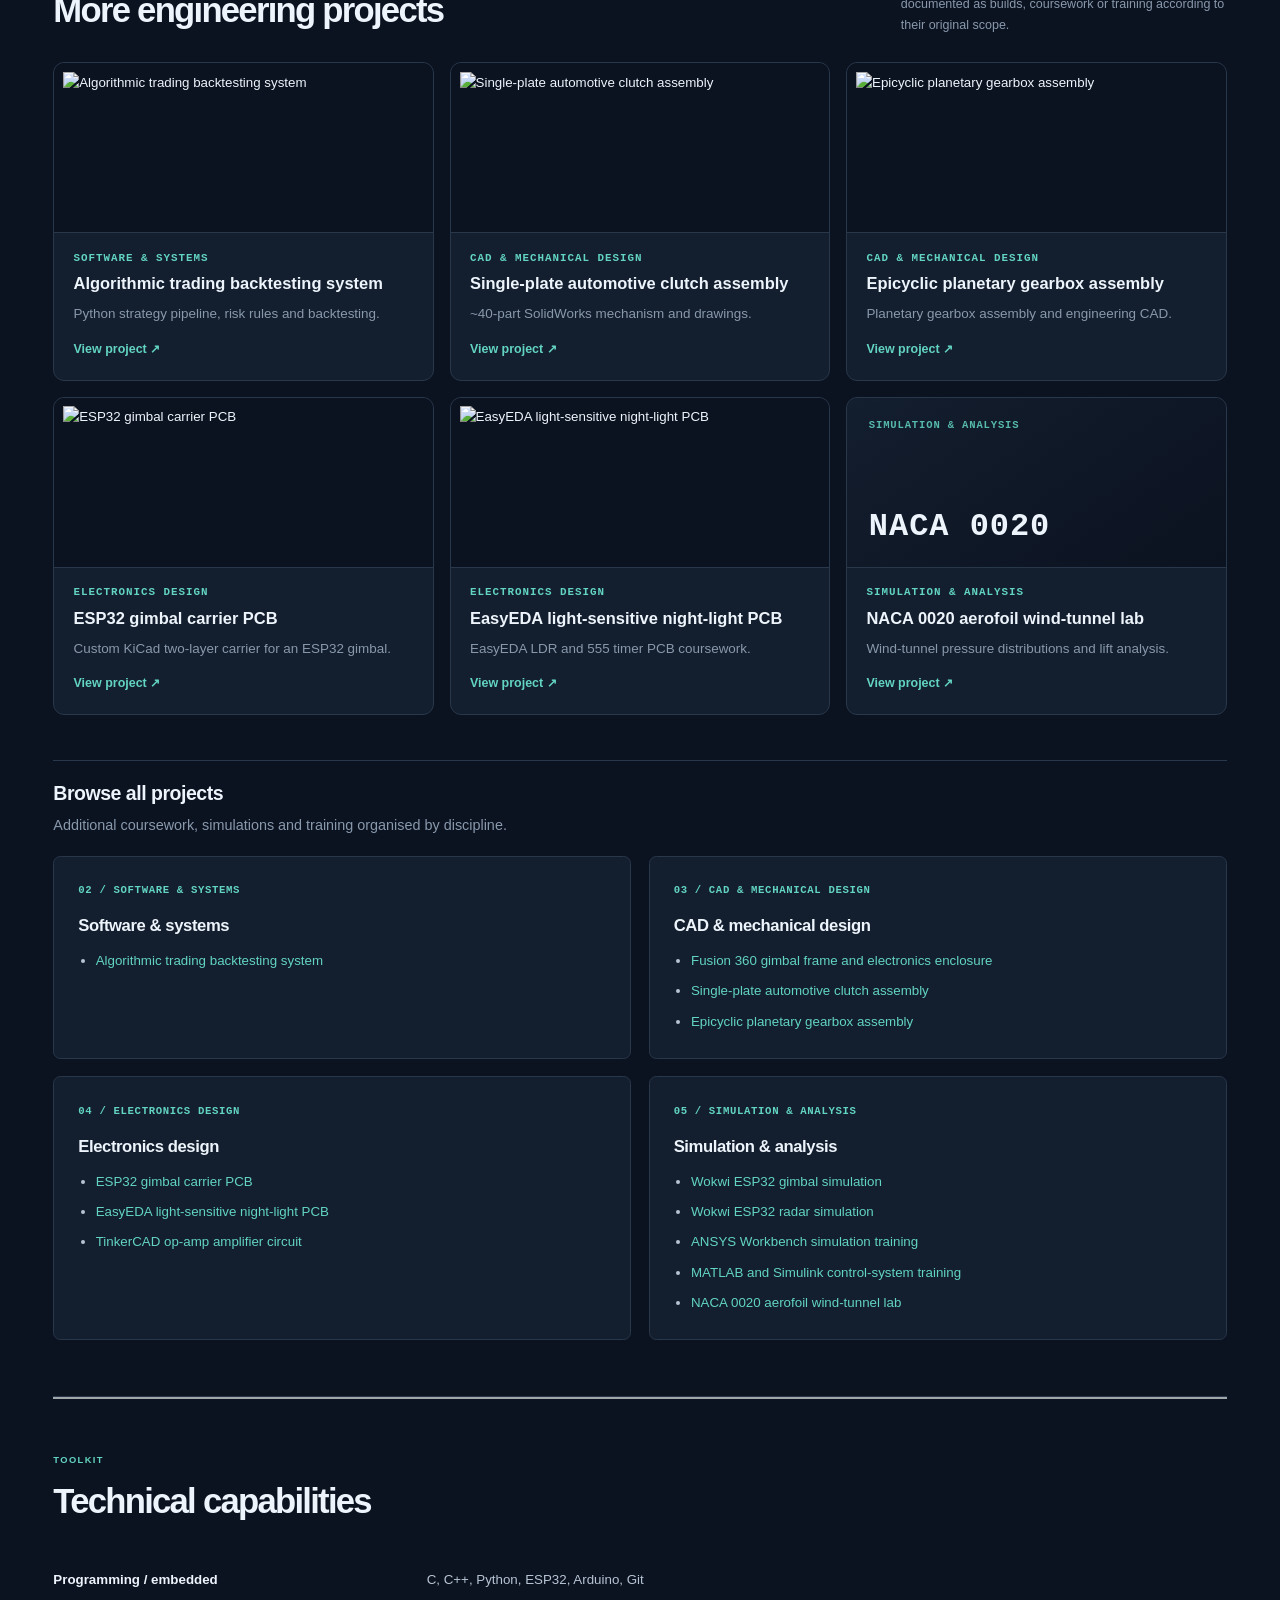
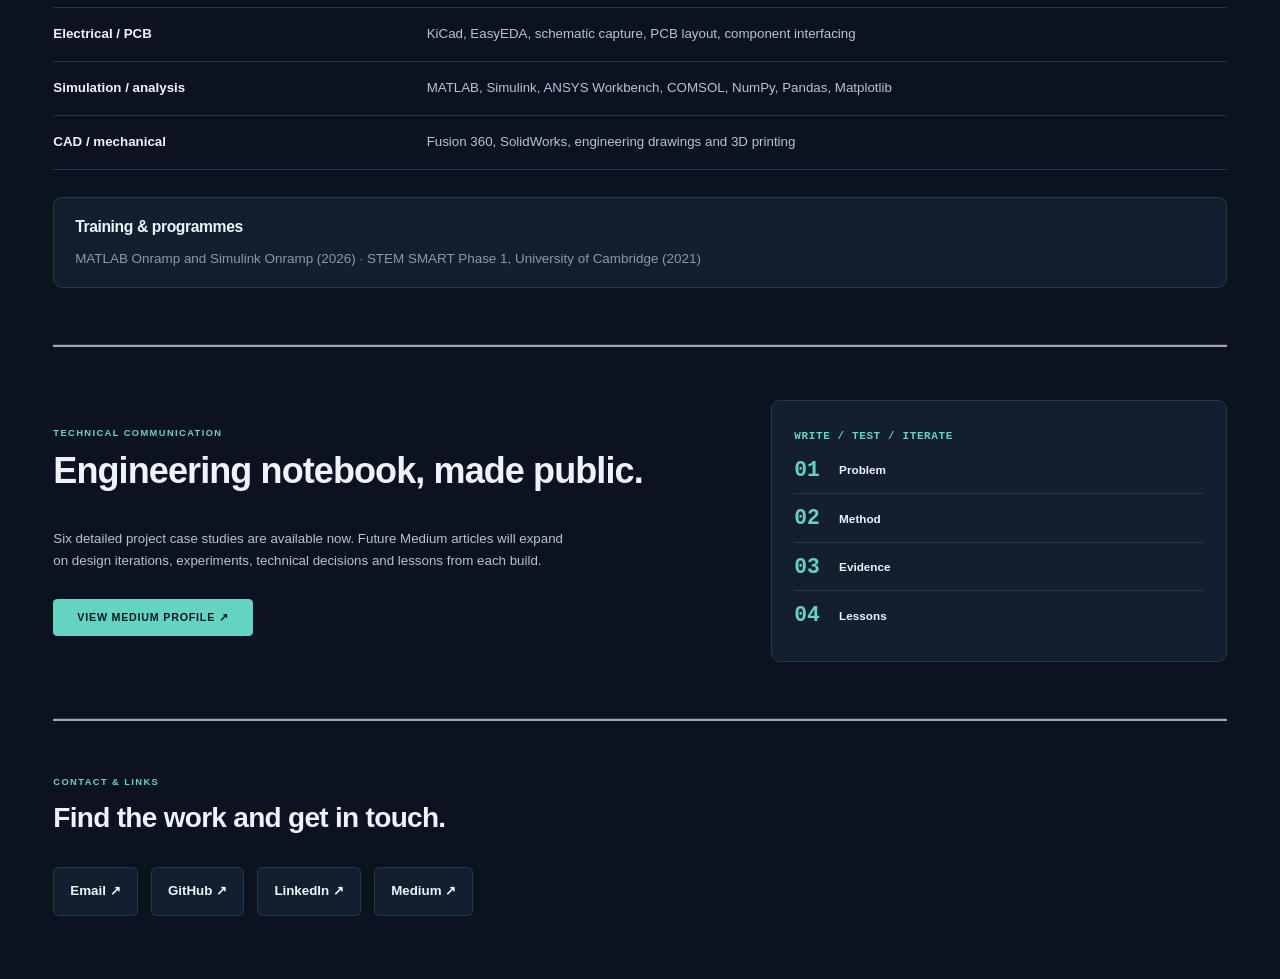
==== commit 83c16011: "Show motor bracket on featured homepage and both sidebar sections with fresh catalogue assets" ====
--- a/index.html
+++ b/index.html
@@ -14,12 +14,12 @@
   <h1>Engineering ideas<br /> <span class="headline-accent">into working systems.</span></h1>
   <p class="hero-description">I design, simulate and build systems across embedded electronics, feedback control, robotics and energy engineering. This portfolio documents the decisions, trade-offs and limitations behind the work.</p>
   <div class="hero-actions"><a href="#featured" class="button primary">Explore projects <span aria-hidden="true">↗</span></a><a href="https://medium.com/@farhan10904" class="button outline" target="_blank" rel="noopener noreferrer">Technical writing ↗</a></div>
-  <div class="hero-facts"><div><b>74%</b><span>Year 2 average</span></div><div><b>90%</b><span>Systems dynamics & control</span></div><div><b>05</b><span>Featured case studies</span></div></div>
+  <div class="hero-facts"><div><b>74%</b><span>Year 2 average</span></div><div><b>90%</b><span>Systems dynamics & control</span></div><div><b>06</b><span>Featured case studies</span></div></div>
  </div><div class="hero-graphic" aria-label="Abstract engineering illustration of circuits and feedback control" role="img"><span class="hero-graphic-top">SYSTEMS / CONTROL / HARDWARE</span>
  <svg viewBox="0 0 440 440" aria-hidden="true" xmlns="http://www.w3.org/2000/svg"><g fill="none" stroke="currentColor" stroke-width="1.7"><circle cx="220" cy="220" r="118" opacity=".75"/><circle cx="220" cy="220" r="84" opacity=".36"/><circle cx="220" cy="220" r="40" opacity=".55"/><path d="M70 220h300M220 70v300" opacity=".25"/><path d="M100 140h44l34 34h52m110 120h-56l-34-34h-56m26-186v44l-34 34v38M220 368v-54l48-48"/><rect x="179" y="179" width="82" height="82" rx="7"/><path d="M165 204h14m-14 31h14m82-31h14m-14 31h14M203 165v14m34-14v14m-34 82v14m34-14v14"/><circle cx="100" cy="140" r="7" fill="currentColor"/><circle cx="340" cy="294" r="7" fill="currentColor"/><circle cx="220" cy="74" r="7" fill="currentColor"/></g></svg>
  <div class="hero-graphic-bottom"><span>INPUT → CONTROL → OUTPUT</span><span>01 / SYSTEM DESIGN</span></div>
  </div></section>
- <section id="featured" class="section-tight"><div class="section-header"><div><p class="eyebrow">SELECTED WORK / 2025–2026</p><h2>Featured projects</h2></div><p>Five case studies spanning embedded control, energy systems, robotics and numerical modelling.</p></div><div class="portfolio-grid"><article class="project-card accent-mint"><a href="projects/gimbal.html" class="project-cover"><img src="https://raw.githubusercontent.com/farhan10904/ESP32-Self-Levelling-Gimbal/main/docs/images/Diagonal.png" alt="Actual assembled ESP32 two-axis gimbal with printed frame and electronics enclosure" loading="lazy" /><span class="project-cover-tag">CONTROL / HARDWARE</span></a><div class="project-card-body"><p class="overline">Embedded systems & hardware</p><h3><a href="projects/gimbal.html">ESP32 dual-axis PID gimbal</a></h3><p>A two-axis self-levelling platform using an MPU6050 IMU, two MG996R servos and a custom ESP32 carrier PCB.</p><div class="card-foot"><span>ESP32 · C/C++ · MPU6050 · KiCad · Fusion 360</span><a href="projects/gimbal.html" class="small-arrow" aria-label="Open ESP32 dual-axis PID gimbal case study">View case study ↗</a></div></div></article><article class="project-card accent-sky"><a href="projects/robot.html" class="project-cover"><img src="https://raw.githubusercontent.com/farhan10904/Surgical-Instrument-Carrier-Robot/main/images/Overview.jpg" alt="Photograph of the finished surgical instrument carrier robot, showing its delivery mechanism and sensors" loading="lazy" /><span class="project-cover-tag">ROBOTICS / SOFTWARE</span></a><div class="project-card-body"><p class="overline">Software & systems</p><h3><a href="projects/robot.html">Surgical instrument carrier robot</a></h3><p>Embedded navigation and instrument-delivery software for an eight-person university robotics project.</p><div class="card-foot"><span>Arduino · C/C++ · IR sensing · Ultrasonic sensing</span><a href="projects/robot.html" class="small-arrow" aria-label="Open Surgical instrument carrier robot case study">View case study ↗</a></div></div></article><article class="project-card accent-amber"><a href="projects/brayton.html" class="project-cover"><img src="https://raw.githubusercontent.com/farhan10904/Brayton-Cycle-Turbine-Simulator/main/Graphs/Power_vs_Pressure_Ratio.png" alt="Saved Python plot comparing real and ideal Brayton cycle net power across pressure ratio" loading="lazy" /><span class="project-cover-tag">ENERGY / SIMULATION</span></a><div class="project-card-body"><p class="overline">Simulation & analysis</p><h3><a href="projects/brayton.html">Brayton-cycle gas turbine simulator</a></h3><p>A numerical tool comparing ideal and non-ideal Brayton cycles, highlighting the trade-off between net power and thermal efficiency.</p><div class="card-foot"><span>Python · NumPy · Pandas · Matplotlib</span><a href="projects/brayton.html" class="small-arrow" aria-label="Open Brayton-cycle gas turbine simulator case study">View case study ↗</a></div></div></article><article class="project-card accent-sky"><a href="projects/bess.html" class="project-cover"><img src="https://raw.githubusercontent.com/farhan10904/ESP32-BESS-Controller/main/results/dynamic_power.png" alt="Hardware-in-the-loop power demand versus ESP32-approved battery power from the project results" loading="lazy" /><span class="project-cover-tag">ENERGY / EMBEDDED SYSTEMS</span></a><div class="project-card-body"><p class="overline">Embedded control &amp; verification</p><h3><a href="projects/bess.html">ESP32 battery energy storage controller</a></h3><p>Python battery model supervised by physical ESP32 firmware, with serial HIL testing, thermal derating and latched fault recovery.</p><div class="card-foot"><span>ESP32 · C++ · Python · HIL · PySerial</span><a href="projects/bess.html" class="small-arrow" aria-label="Open ESP32 battery energy storage controller case study">View case study ↗</a></div></div></article><article class="project-card accent-violet"><a href="projects/radar.html" class="project-cover"><img src="https://raw.githubusercontent.com/farhan10904/ESP32_Radar_Scanner/main/docs/images/Actual%20Dashboard.png" alt="Actual ESP32 ultrasonic radar scanner dashboard, showing the polar plot and detected objects" loading="lazy" /><span class="project-cover-tag">SENSING / EMBEDDED</span></a><div class="project-card-body"><p class="overline">Embedded systems & hardware</p><h3><a href="projects/radar.html">ESP32 ultrasonic radar scanner</a></h3><p>A servo-driven ultrasonic scanner with a 180° sweep, local OLED output and a live browser-based radar display.</p><div class="card-foot"><span>ESP32 · HC-SR04 · SG90 · OLED · Wi-Fi</span><a href="projects/radar.html" class="small-arrow" aria-label="Open ESP32 ultrasonic radar scanner case study">View case study ↗</a></div></div></article></div></section>
+ <section id="featured" class="section-tight"><div class="section-header"><div><p class="eyebrow">SELECTED WORK / 2025–2026</p><h2>Featured projects</h2></div><p>Six case studies spanning embedded control, energy systems, robotics and numerical modelling.</p></div><div class="portfolio-grid"><article class="project-card accent-mint"><a href="projects/gimbal.html" class="project-cover"><img src="https://raw.githubusercontent.com/farhan10904/ESP32-Self-Levelling-Gimbal/main/docs/images/Diagonal.png" alt="Actual assembled ESP32 two-axis gimbal with printed frame and electronics enclosure" loading="lazy" /><span class="project-cover-tag">CONTROL / HARDWARE</span></a><div class="project-card-body"><p class="overline">Embedded systems & hardware</p><h3><a href="projects/gimbal.html">ESP32 dual-axis PID gimbal</a></h3><p>A two-axis self-levelling platform using an MPU6050 IMU, two MG996R servos and a custom ESP32 carrier PCB.</p><div class="card-foot"><span>ESP32 · C/C++ · MPU6050 · KiCad · Fusion 360</span><a href="projects/gimbal.html" class="small-arrow" aria-label="Open ESP32 dual-axis PID gimbal case study">View case study ↗</a></div></div></article><article class="project-card accent-sky"><a href="projects/robot.html" class="project-cover"><img src="https://raw.githubusercontent.com/farhan10904/Surgical-Instrument-Carrier-Robot/main/images/Overview.jpg" alt="Photograph of the finished surgical instrument carrier robot, showing its delivery mechanism and sensors" loading="lazy" /><span class="project-cover-tag">ROBOTICS / SOFTWARE</span></a><div class="project-card-body"><p class="overline">Software & systems</p><h3><a href="projects/robot.html">Surgical instrument carrier robot</a></h3><p>Embedded navigation and instrument-delivery software for an eight-person university robotics project.</p><div class="card-foot"><span>Arduino · C/C++ · IR sensing · Ultrasonic sensing</span><a href="projects/robot.html" class="small-arrow" aria-label="Open Surgical instrument carrier robot case study">View case study ↗</a></div></div></article><article class="project-card accent-amber"><a href="projects/brayton.html" class="project-cover"><img src="https://raw.githubusercontent.com/farhan10904/Brayton-Cycle-Turbine-Simulator/main/Graphs/Power_vs_Pressure_Ratio.png" alt="Saved Python plot comparing real and ideal Brayton cycle net power across pressure ratio" loading="lazy" /><span class="project-cover-tag">ENERGY / SIMULATION</span></a><div class="project-card-body"><p class="overline">Simulation & analysis</p><h3><a href="projects/brayton.html">Brayton-cycle gas turbine simulator</a></h3><p>A numerical tool comparing ideal and non-ideal Brayton cycles, highlighting the trade-off between net power and thermal efficiency.</p><div class="card-foot"><span>Python · NumPy · Pandas · Matplotlib</span><a href="projects/brayton.html" class="small-arrow" aria-label="Open Brayton-cycle gas turbine simulator case study">View case study ↗</a></div></div></article><article class="project-card accent-sky"><a href="projects/bess.html" class="project-cover"><img src="https://raw.githubusercontent.com/farhan10904/ESP32-BESS-Controller/main/results/dynamic_power.png" alt="Hardware-in-the-loop power demand versus ESP32-approved battery power from the project results" loading="lazy" /><span class="project-cover-tag">ENERGY / EMBEDDED SYSTEMS</span></a><div class="project-card-body"><p class="overline">Embedded control &amp; verification</p><h3><a href="projects/bess.html">ESP32 battery energy storage controller</a></h3><p>Python battery model supervised by physical ESP32 firmware, with serial HIL testing, thermal derating and latched fault recovery.</p><div class="card-foot"><span>ESP32 · C++ · Python · HIL · PySerial</span><a href="projects/bess.html" class="small-arrow" aria-label="Open ESP32 battery energy storage controller case study">View case study ↗</a></div></div></article><article class="project-card accent-sky"><a href="projects/bracket.html" class="project-cover"><img src="https://raw.githubusercontent.com/farhan10904/lightweight-motor-bracket-fea/main/Results/FEA/01_R10_3p6mm_Deformation.png" alt="ANSYS deformation contour of optimised R10 motor bracket, maximum 0.46449 mm" loading="lazy" /><span class="project-cover-tag">CAD / STRUCTURAL FEA</span></a><div class="project-card-body"><p class="overline">Simulation &amp; analysis</p><h3><a href="projects/bracket.html">Lightweight motor bracket optimisation</a></h3><p>SolidWorks and ANSYS bend-radius study, 15-point thickness sweep and mesh refinement; 9.61% lower mass while meeting a 0.5 mm deflection target.</p><div class="card-foot"><span>SolidWorks · ANSYS Mechanical · FEA</span><a href="projects/bracket.html" class="small-arrow" aria-label="Open motor bracket optimisation case study">View case study ↗</a></div></div></article><article class="project-card accent-violet"><a href="projects/radar.html" class="project-cover"><img src="https://raw.githubusercontent.com/farhan10904/ESP32_Radar_Scanner/main/docs/images/Actual%20Dashboard.png" alt="Actual ESP32 ultrasonic radar scanner dashboard, showing the polar plot and detected objects" loading="lazy" /><span class="project-cover-tag">SENSING / EMBEDDED</span></a><div class="project-card-body"><p class="overline">Embedded systems & hardware</p><h3><a href="projects/radar.html">ESP32 ultrasonic radar scanner</a></h3><p>A servo-driven ultrasonic scanner with a 180° sweep, local OLED output and a live browser-based radar display.</p><div class="card-foot"><span>ESP32 · HC-SR04 · SG90 · OLED · Wi-Fi</span><a href="projects/radar.html" class="small-arrow" aria-label="Open ESP32 ultrasonic radar scanner case study">View case study ↗</a></div></div></article></div></section>
  <section id="about" class="section-tight"><div class="section-header"><div><p class="eyebrow">ABOUT THE WORK</p><h2>Built across disciplines.</h2></div></div>
   <div class="capability-grid"><div><span class="capability-num">01</span><h3>Embedded and electronics</h3><p>ESP32/Arduino, sensor interfaces, power distribution, custom KiCad PCBs and integration troubleshooting.</p></div><div><span class="capability-num">02</span><h3>Modelling and control</h3><p>Python and MATLAB modelling, PID systems, system response, thermal and structural analysis.</p></div><div><span class="capability-num">03</span><h3>Mechanical systems</h3><p>CAD, FDM prototypes, mechanism design and mechanical/electrical packaging.</p></div></div>
  </section>
@@ -33,7 +33,7 @@
  <section id="technical-skills" class="section-tight"><div class="section-header"><div><p class="eyebrow">TOOLKIT</p><h2>Technical capabilities</h2></div></div>
  <div class="skill-lines"><p><b>Programming / embedded</b><span>C, C++, Python, ESP32, Arduino, Git</span></p><p><b>Electrical / PCB</b><span>KiCad, EasyEDA, schematic capture, PCB layout, component interfacing</span></p><p><b>Simulation / analysis</b><span>MATLAB, Simulink, ANSYS Workbench, COMSOL, NumPy, Pandas, Matplotlib</span></p><p><b>CAD / mechanical</b><span>Fusion 360, SolidWorks, engineering drawings and 3D printing</span></p></div><div class="portfolio-credentials"><h3>Training &amp; programmes</h3><p>MATLAB Onramp and Simulink Onramp (2026) · STEM SMART Phase 1, University of Cambridge (2021)</p></div>
  </section>
- <section id="writing" class="section-tight writing-section"><div><p class="eyebrow">TECHNICAL COMMUNICATION</p><h2>Engineering notebook, made public.</h2><p>Five detailed project case studies are available now. Future Medium articles will expand on design iterations, experiments, technical decisions and lessons from each build.</p><a href="https://medium.com/@farhan10904" class="button primary" target="_blank" rel="noopener noreferrer">View Medium profile ↗</a></div><div class="writing-graphic"><span>WRITE / TEST / ITERATE</span><div>01<span>Problem</span></div><div>02<span>Method</span></div><div>03<span>Evidence</span></div><div>04<span>Lessons</span></div></div></section>
+ <section id="writing" class="section-tight writing-section"><div><p class="eyebrow">TECHNICAL COMMUNICATION</p><h2>Engineering notebook, made public.</h2><p>Six detailed project case studies are available now. Future Medium articles will expand on design iterations, experiments, technical decisions and lessons from each build.</p><a href="https://medium.com/@farhan10904" class="button primary" target="_blank" rel="noopener noreferrer">View Medium profile ↗</a></div><div class="writing-graphic"><span>WRITE / TEST / ITERATE</span><div>01<span>Problem</span></div><div>02<span>Method</span></div><div>03<span>Evidence</span></div><div>04<span>Lessons</span></div></div></section>
  <section id="contact" class="section-tight contact-section"><p class="eyebrow">CONTACT & LINKS</p><h2>Find the work and get in touch.</h2><div class="contact-links"><a href="mailto:farhan10904@outlook.com">Email ↗</a><a href="https://github.com/farhan10904" target="_blank" rel="noopener noreferrer">GitHub ↗</a><a href="https://www.linkedin.com/in/farhan-ali-95047a245/" target="_blank" rel="noopener noreferrer">LinkedIn ↗</a><a href="https://medium.com/@farhan10904" target="_blank" rel="noopener noreferrer">Medium ↗</a></div></section>
  
 </div></div><div id="sidebar"><div class="inner">
@@ -41,7 +41,7 @@
       <nav id="menu" aria-label="Project navigation"><header class="major"><h2>Explore</h2></header><ul>
         <li><a href="index.html">Overview</a></li>
         <li><a href="index.html#featured">Featured projects</a></li>
-        <li><span class="opener">Embedded systems &amp; hardware</span><ul><li><a href="projects/gimbal.html">Self-levelling gimbal</a></li><li><a href="projects/radar.html">Radar scanner</a></li></ul></li><li><span class="opener">Software &amp; systems</span><ul><li><a href="projects/bess.html">Battery energy storage controller</a></li><li><a href="projects/robot.html">Surgical instrument carrier robot</a></li><li><a href="index.html#additional-work">Algorithmic trading system</a></li></ul></li><li><span class="opener">CAD &amp; mechanical design</span><ul><li><a href="projects/gimbal.html">Gimbal frame &amp; enclosure</a></li><li><a href="index.html#additional-work">Clutch assembly</a></li><li><a href="index.html#additional-work">Epicyclic gear assembly</a></li></ul></li><li><span class="opener">Electronics design</span><ul><li><a href="projects/gimbal.html">ESP32 gimbal carrier PCB</a></li><li><a href="index.html#additional-work">EasyEDA night-light PCB</a></li></ul></li><li><span class="opener">Simulation &amp; analysis</span><ul><li><a href="projects/brayton.html">Brayton-cycle simulator</a></li><li><a href="index.html#additional-work">Wokwi embedded simulations</a></li><li><a href="index.html#additional-work">ANSYS / MATLAB / CFD</a></li></ul></li>
+        <li><span class="opener">Embedded systems &amp; hardware</span><ul><li><a href="projects/gimbal.html">Self-levelling gimbal</a></li><li><a href="projects/radar.html">Radar scanner</a></li></ul></li><li><span class="opener">Software &amp; systems</span><ul><li><a href="projects/bess.html">Battery energy storage controller</a></li><li><a href="projects/robot.html">Surgical instrument carrier robot</a></li><li><a href="index.html#additional-work">Algorithmic trading system</a></li></ul></li><li><span class="opener">CAD &amp; mechanical design</span><ul><li><a href="projects/gimbal.html">Gimbal frame &amp; enclosure</a></li><li><a href="projects/bracket.html">Motor bracket optimisation</a></li><li><a href="index.html#additional-work">Clutch assembly</a></li><li><a href="index.html#additional-work">Epicyclic gear assembly</a></li></ul></li><li><span class="opener">Electronics design</span><ul><li><a href="projects/gimbal.html">ESP32 gimbal carrier PCB</a></li><li><a href="index.html#additional-work">EasyEDA night-light PCB</a></li></ul></li><li><span class="opener">Simulation &amp; analysis</span><ul><li><a href="projects/bracket.html">Motor bracket optimisation</a></li><li><a href="projects/brayton.html">Brayton-cycle simulator</a></li><li><a href="index.html#additional-work">Wokwi embedded simulations</a></li><li><a href="index.html#additional-work">ANSYS / MATLAB / CFD</a></li></ul></li>
         <li><a href="index.html#technical-skills">Technical skills</a></li>
         <li><a href="index.html#writing">Technical writing</a></li>
         <li><a href="index.html#contact">Contact & links</a></li>
@@ -51,7 +51,7 @@
       </section>
       <footer id="footer"><p class="copyright">Design adapted from <a href="https://html5up.net">Editorial by HTML5 UP</a> (<a href="https://html5up.net/license">CCA 3.0</a>).</p></footer>
     </div></div></div>
-<script src="assets/js/portfolio-data.js?v=final-readmes-images-20261009"></script><script src="assets/js/portfolio-render.js?v=final-readmes-images-20261009"></script>
+<script src="assets/js/portfolio-data.js?v=bracket-nav-20261011"></script><script src="assets/js/portfolio-render.js?v=bracket-nav-20261011"></script>
 <script src="assets/js/jquery.min.js"></script><script src="assets/js/browser.min.js"></script><script src="assets/js/breakpoints.min.js"></script><script src="assets/js/util.js"></script><script src="assets/js/main.js"></script><script src="assets/js/theme.js"></script>
 <script src="assets/js/project-image-expand.js?v=expand-sitewide-20261009"></script>
 </body></html>
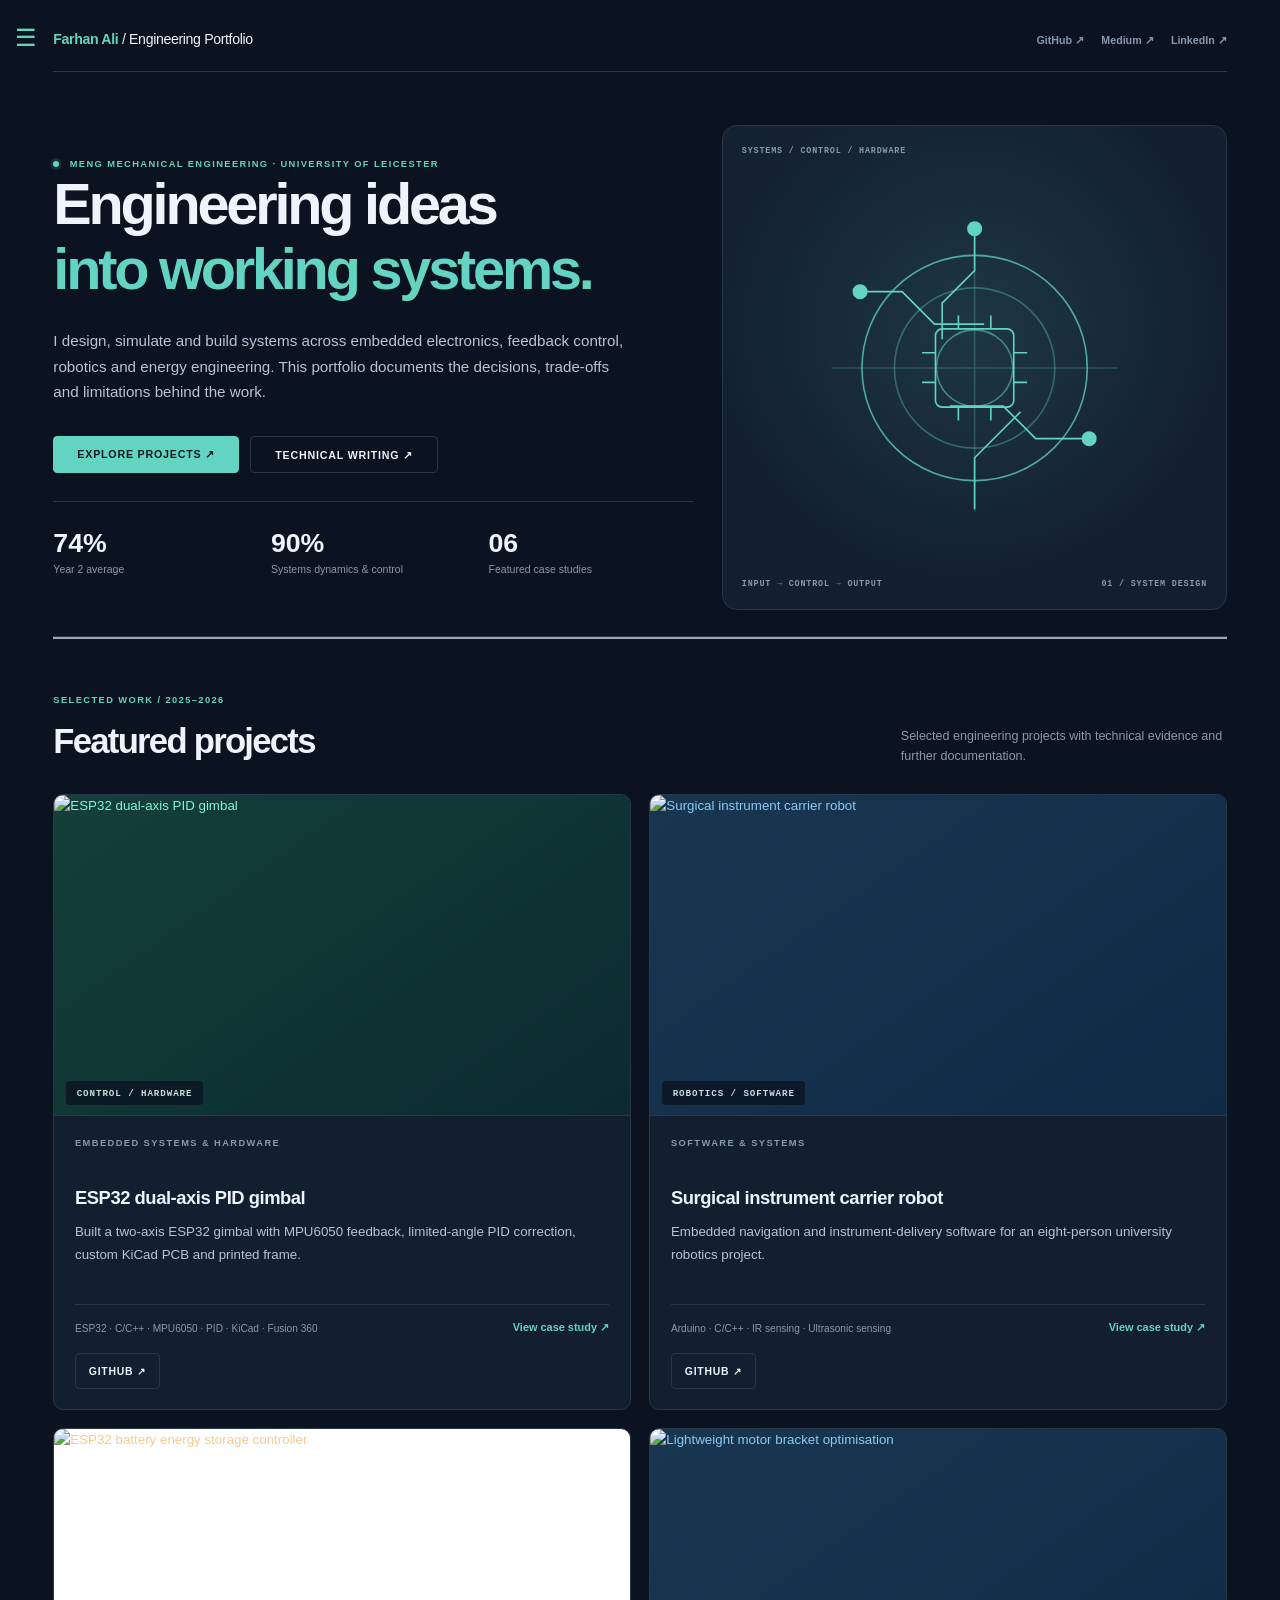
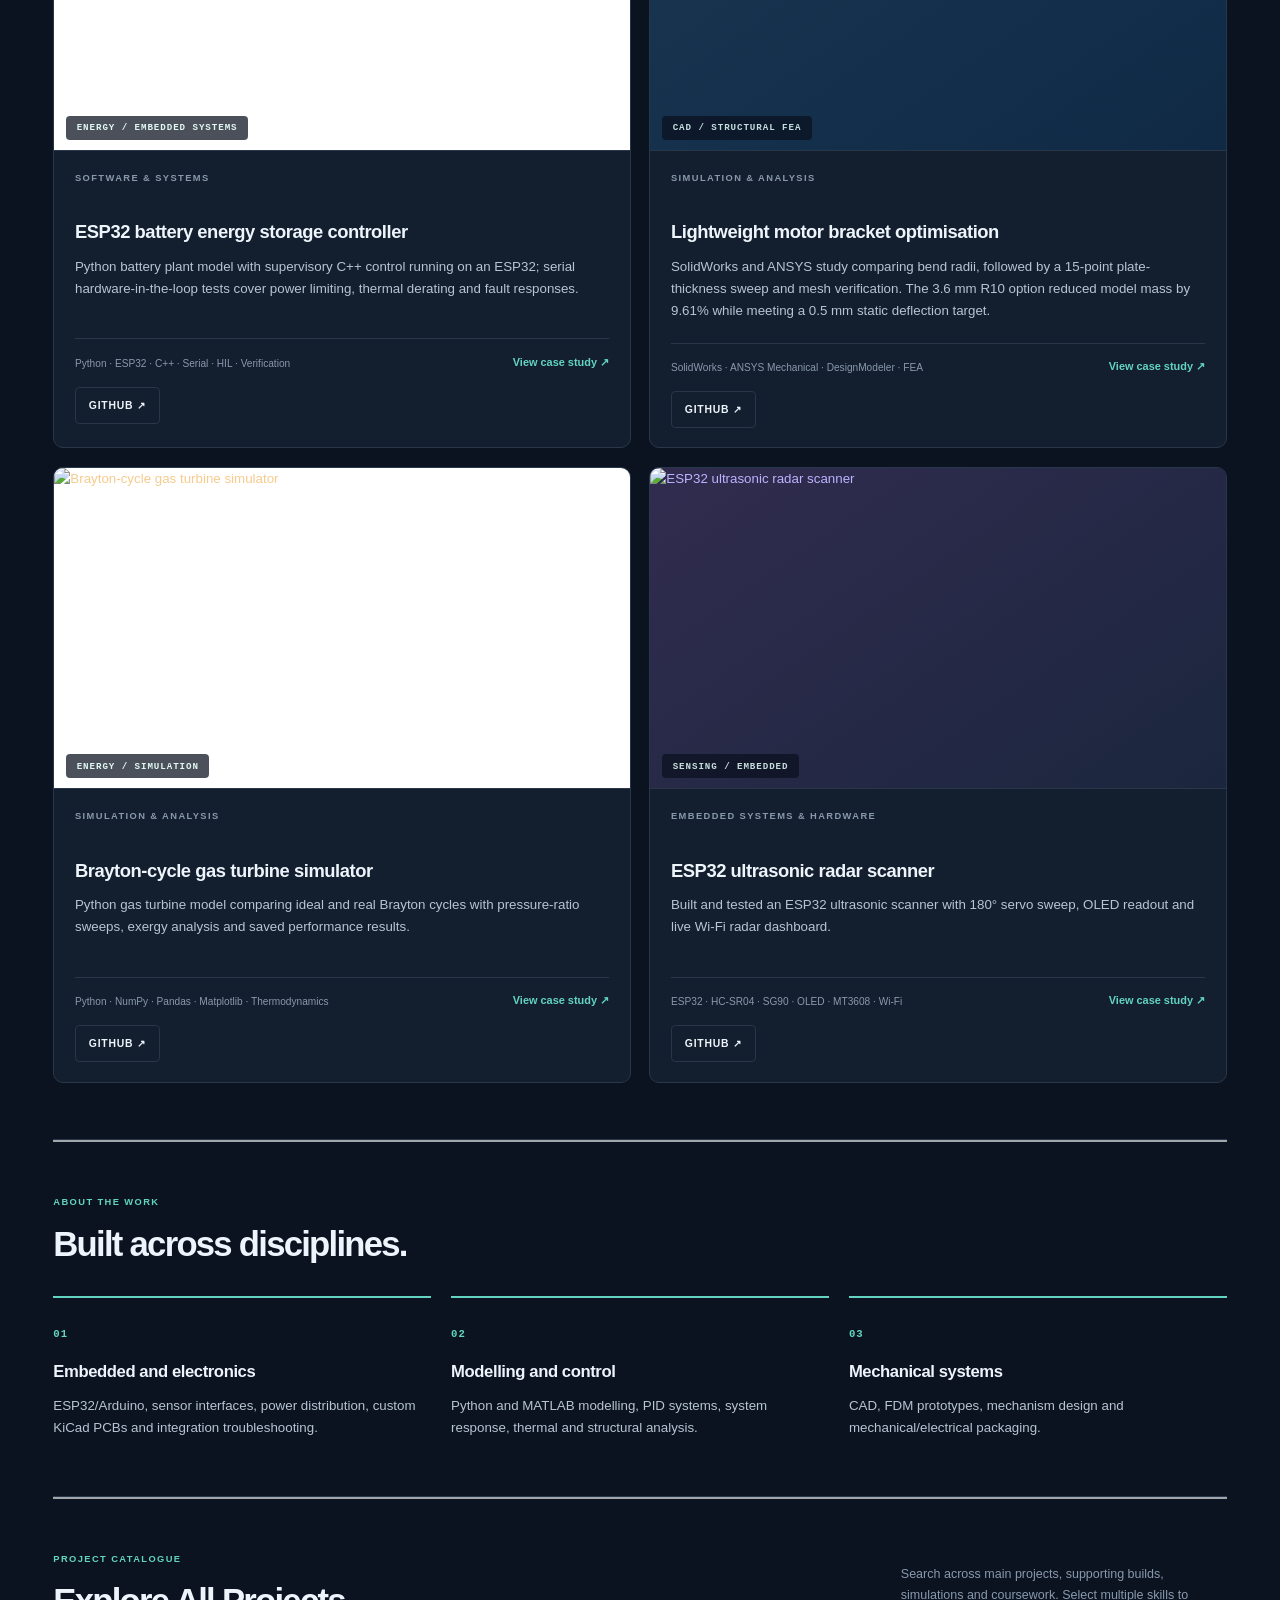
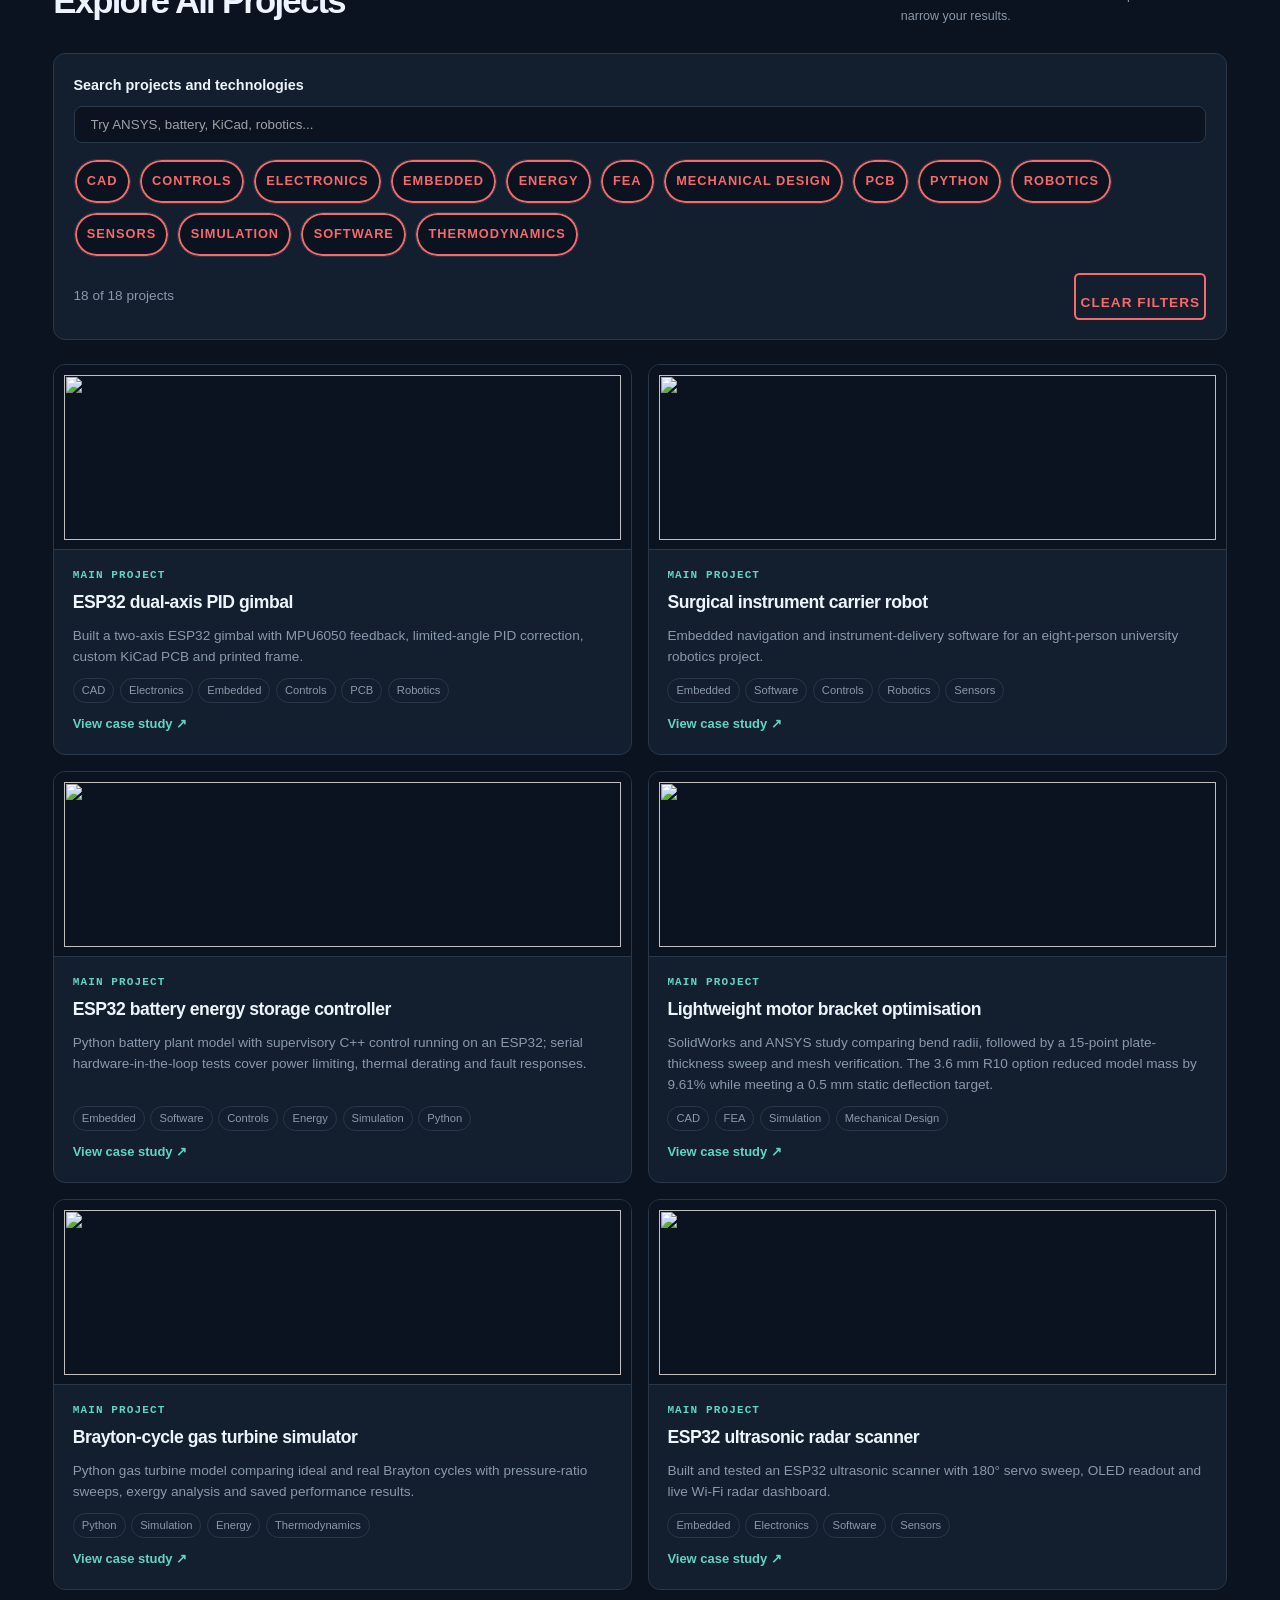
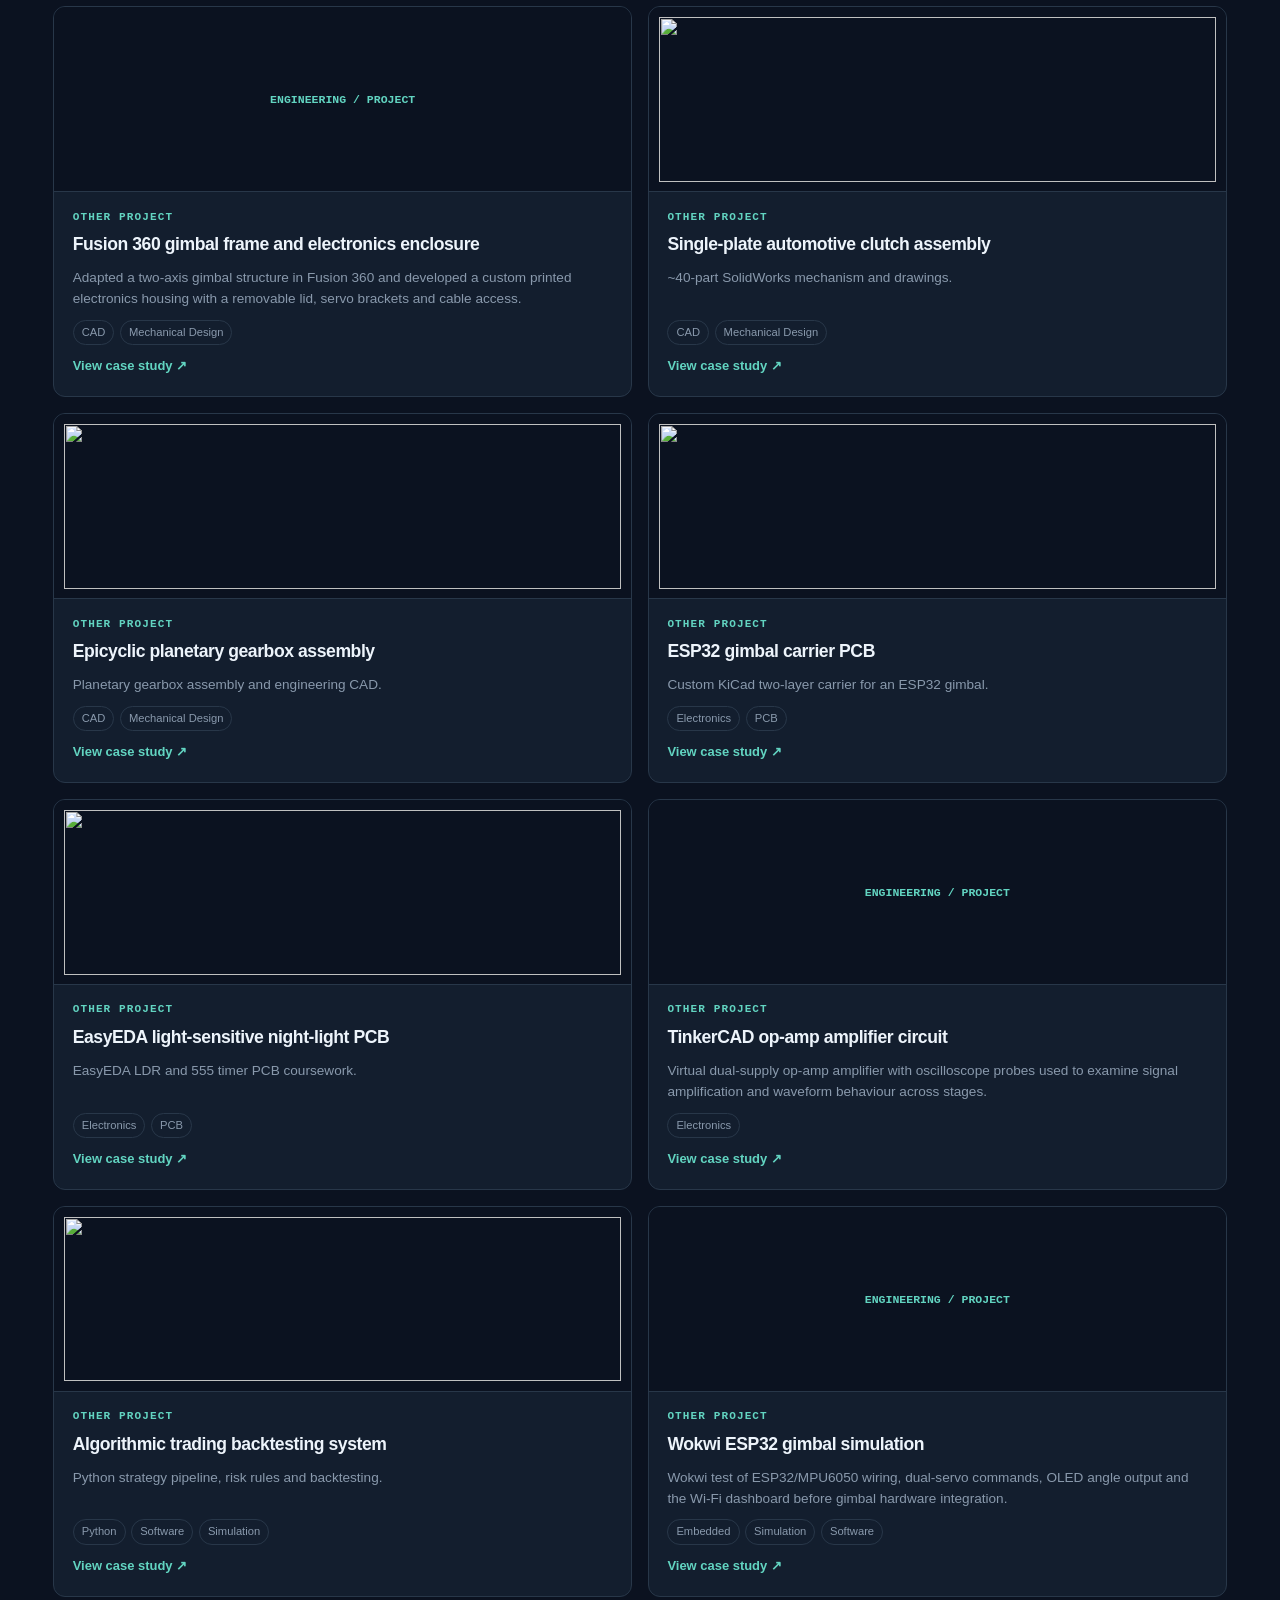
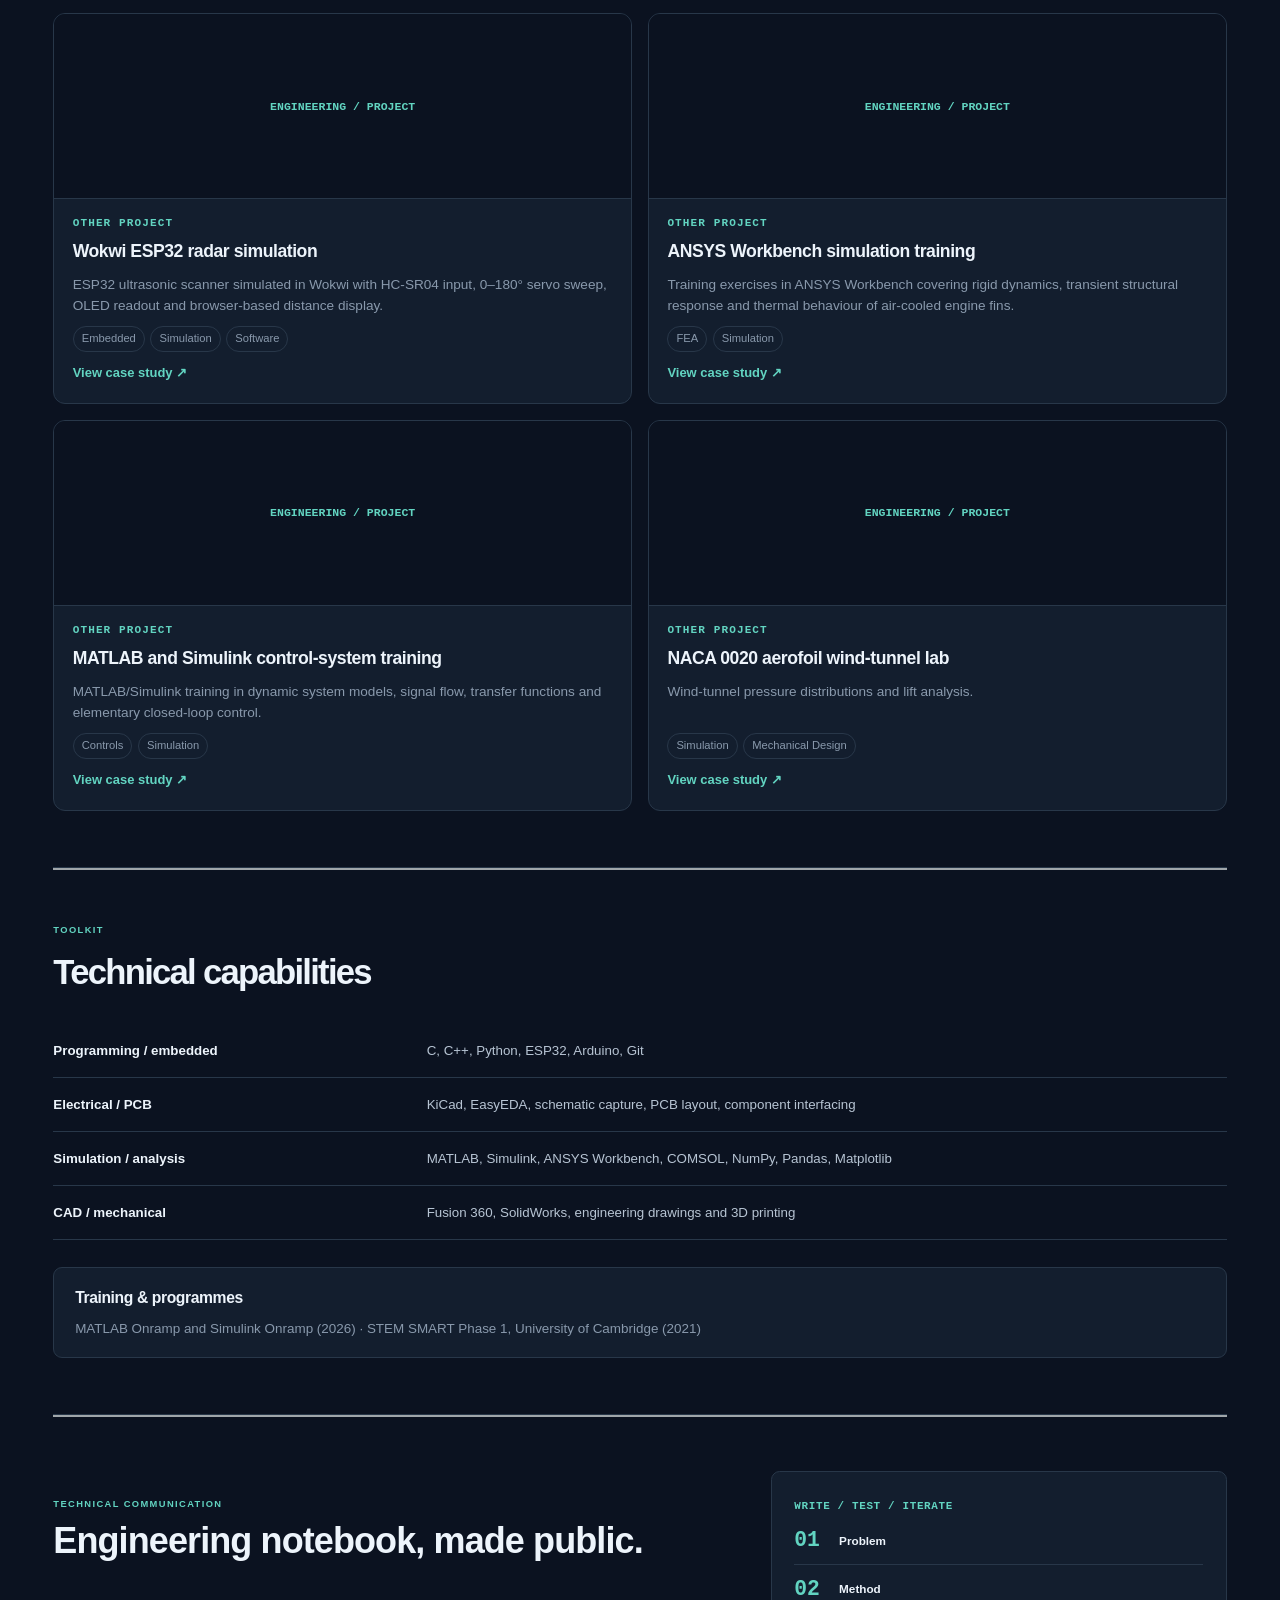
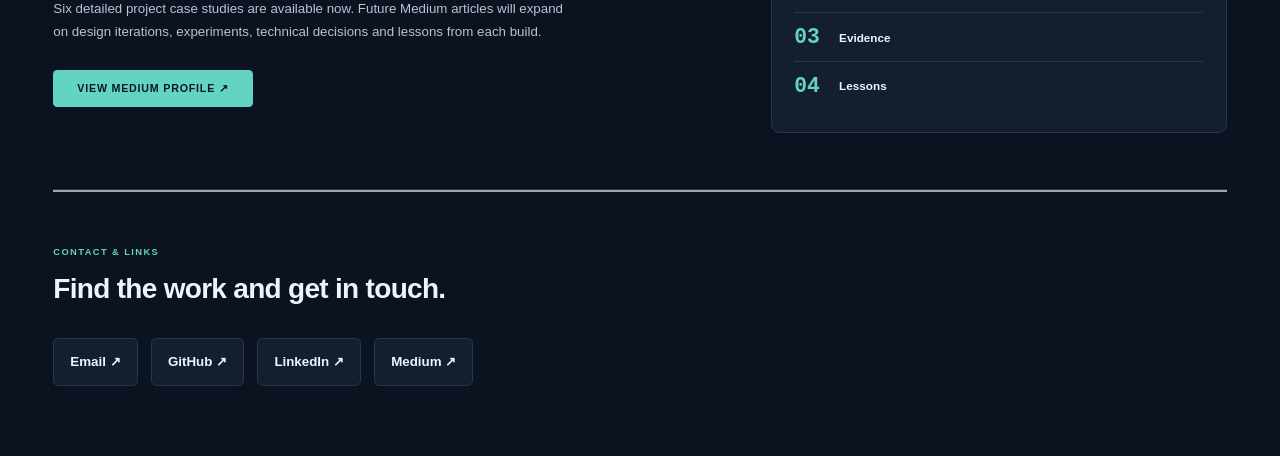
==== commit de2508b4: "Add searchable project catalogue and simplified project-based navigation" ====
--- a/index.html
+++ b/index.html
@@ -23,12 +23,15 @@
  <section id="about" class="section-tight"><div class="section-header"><div><p class="eyebrow">ABOUT THE WORK</p><h2>Built across disciplines.</h2></div></div>
   <div class="capability-grid"><div><span class="capability-num">01</span><h3>Embedded and electronics</h3><p>ESP32/Arduino, sensor interfaces, power distribution, custom KiCad PCBs and integration troubleshooting.</p></div><div><span class="capability-num">02</span><h3>Modelling and control</h3><p>Python and MATLAB modelling, PID systems, system response, thermal and structural analysis.</p></div><div><span class="capability-num">03</span><h3>Mechanical systems</h3><p>CAD, FDM prototypes, mechanism design and mechanical/electrical packaging.</p></div></div>
  </section>
- <section id="additional-work" class="section-tight"><div class="section-header"><div><p class="eyebrow">PROJECT ARCHIVE</p><h2>More engineering projects</h2></div><p>Twelve smaller case studies covering CAD, electronics, software, experimental work and simulation. These are documented as builds, coursework or training according to their original scope.</p></div>
-  <div class="archive-showcase-grid"><a class="archive-teaser" href="project.html?id=trading"><div class="archive-teaser-cover"><div class="archive-teaser-placeholder"><span>SOFTWARE &amp; SYSTEMS</span><strong>MA10 / MA50</strong></div></div><div class="archive-teaser-body"><span class="archive-teaser-category">Software &amp; systems</span><strong>Algorithmic trading backtesting system</strong><p>Python strategy pipeline, risk rules and backtesting.</p><span class="archive-teaser-view">View project ↗</span></div></a><a class="archive-teaser" href="project.html?id=clutch"><div class="archive-teaser-cover"><img src="https://raw.githubusercontent.com/farhan10904/Single-Plate-Clutch-Assembly/main/Images/clutch-assembly.png" alt="Single-plate automotive clutch assembly" loading="lazy" /></div><div class="archive-teaser-body"><span class="archive-teaser-category">CAD &amp; mechanical design</span><strong>Single-plate automotive clutch assembly</strong><p>~40-part SolidWorks mechanism and drawings.</p><span class="archive-teaser-view">View project ↗</span></div></a><a class="archive-teaser" href="project.html?id=epicyclic"><div class="archive-teaser-cover"><img src="https://raw.githubusercontent.com/farhan10904/Epicyclic-Gearbox-Assembly/main/Images/epicyclic-assembly.png" alt="Epicyclic planetary gearbox assembly" loading="lazy" /></div><div class="archive-teaser-body"><span class="archive-teaser-category">CAD &amp; mechanical design</span><strong>Epicyclic planetary gearbox assembly</strong><p>Planetary gearbox assembly and engineering CAD.</p><span class="archive-teaser-view">View project ↗</span></div></a><a class="archive-teaser" href="project.html?id=gimbal-pcb"><div class="archive-teaser-cover"><img src="https://raw.githubusercontent.com/farhan10904/ESP32-Self-Levelling-Gimbal/main/docs/images/kicad-pcb-preview.png" alt="ESP32 gimbal carrier PCB" loading="lazy" /></div><div class="archive-teaser-body"><span class="archive-teaser-category">Electronics design</span><strong>ESP32 gimbal carrier PCB</strong><p>Custom KiCad two-layer carrier for an ESP32 gimbal.</p><span class="archive-teaser-view">View project ↗</span></div></a><a class="archive-teaser" href="project.html?id=night-light"><div class="archive-teaser-cover"><div class="archive-teaser-placeholder"><span>ELECTRONICS DESIGN</span><strong>LDR / 555</strong></div></div><div class="archive-teaser-body"><span class="archive-teaser-category">Electronics design</span><strong>EasyEDA light-sensitive night-light PCB</strong><p>EasyEDA LDR and 555 timer PCB coursework.</p><span class="archive-teaser-view">View project ↗</span></div></a><a class="archive-teaser" href="project.html?id=aerofoil"><div class="archive-teaser-cover"><div class="archive-teaser-placeholder"><span>SIMULATION &amp; ANALYSIS</span><strong>NACA 0020</strong></div></div><div class="archive-teaser-body"><span class="archive-teaser-category">Simulation &amp; analysis</span><strong>NACA 0020 aerofoil wind-tunnel lab</strong><p>Wind-tunnel pressure distributions and lift analysis.</p><span class="archive-teaser-view">View project ↗</span></div></a></div><div class="archive-browse-label"><h3>Browse all projects</h3><p>Additional coursework, simulations and training organised by discipline.</p></div>
-  <div class="archive-grid"><div class="archive-block"><span class="archive-index">A / CAD & DESIGN</span><h3>Mechanical design</h3><ul><li>Fusion 360 gimbal frame & electronics enclosure</li><li>Clutch assembly</li><li>Epicyclic gear assembly</li></ul></div>
-  <div class="archive-block"><span class="archive-index">B / ELECTRONICS</span><h3>Circuits and PCB</h3><ul><li>ESP32 gimbal carrier PCB</li><li>EasyEDA night-light PCB (LDR/555 timer)</li><li>TinkerCAD op-amp amplifier circuit</li></ul></div>
-  <div class="archive-block"><span class="archive-index">C / SOFTWARE</span><h3>Software and systems</h3><ul><li>Algorithmic trading system</li><li>Wokwi embedded-system simulations</li><li>ESP32 self-levelling and radar simulations</li></ul></div>
-  <div class="archive-block"><span class="archive-index">D / ANALYSIS</span><h3>Simulation and analysis</h3><ul><li>ANSYS Workbench engineering exercises</li><li>MATLAB & Simulink control-system training</li><li>Fluid dynamics lab: NACA 0020 aerofoil</li></ul></div></div>
+ <section id="explore" class="section-tight">
+  <div class="section-header"><div><p class="eyebrow">PROJECT CATALOGUE</p><h2>Explore All Projects</h2></div><p>Search across main projects, supporting builds, simulations and coursework. Select multiple skills to narrow your results.</p></div>
+  <div class="explore-controls">
+    <label for="project-search">Search projects and technologies</label>
+    <input id="project-search" type="search" placeholder="Try ANSYS, battery, KiCad, robotics..." autocomplete="off"/>
+    <div id="project-filters" class="project-filter-chips" role="group" aria-label="Filter by project skills"></div>
+    <div class="explore-status"><p id="project-count" role="status" aria-live="polite"></p><button id="project-clear" type="button">Clear filters</button></div>
+  </div>
+  <div id="explore-results" class="explore-results"></div>
  </section>
  <section id="technical-skills" class="section-tight"><div class="section-header"><div><p class="eyebrow">TOOLKIT</p><h2>Technical capabilities</h2></div></div>
  <div class="skill-lines"><p><b>Programming / embedded</b><span>C, C++, Python, ESP32, Arduino, Git</span></p><p><b>Electrical / PCB</b><span>KiCad, EasyEDA, schematic capture, PCB layout, component interfacing</span></p><p><b>Simulation / analysis</b><span>MATLAB, Simulink, ANSYS Workbench, COMSOL, NumPy, Pandas, Matplotlib</span></p><p><b>CAD / mechanical</b><span>Fusion 360, SolidWorks, engineering drawings and 3D printing</span></p></div><div class="portfolio-credentials"><h3>Training &amp; programmes</h3><p>MATLAB Onramp and Simulink Onramp (2026) · STEM SMART Phase 1, University of Cambridge (2021)</p></div>
@@ -41,7 +44,7 @@
       <nav id="menu" aria-label="Project navigation"><header class="major"><h2>Explore</h2></header><ul>
         <li><a href="index.html">Overview</a></li>
         <li><a href="index.html#featured">Featured projects</a></li>
-        <li><span class="opener">Embedded systems &amp; hardware</span><ul><li><a href="projects/gimbal.html">Self-levelling gimbal</a></li><li><a href="projects/radar.html">Radar scanner</a></li></ul></li><li><span class="opener">Software &amp; systems</span><ul><li><a href="projects/bess.html">Battery energy storage controller</a></li><li><a href="projects/robot.html">Surgical instrument carrier robot</a></li><li><a href="index.html#additional-work">Algorithmic trading system</a></li></ul></li><li><span class="opener">CAD &amp; mechanical design</span><ul><li><a href="projects/gimbal.html">Gimbal frame &amp; enclosure</a></li><li><a href="projects/bracket.html">Motor bracket optimisation</a></li><li><a href="index.html#additional-work">Clutch assembly</a></li><li><a href="index.html#additional-work">Epicyclic gear assembly</a></li></ul></li><li><span class="opener">Electronics design</span><ul><li><a href="projects/gimbal.html">ESP32 gimbal carrier PCB</a></li><li><a href="index.html#additional-work">EasyEDA night-light PCB</a></li></ul></li><li><span class="opener">Simulation &amp; analysis</span><ul><li><a href="projects/bracket.html">Motor bracket optimisation</a></li><li><a href="projects/brayton.html">Brayton-cycle simulator</a></li><li><a href="index.html#additional-work">Wokwi embedded simulations</a></li><li><a href="index.html#additional-work">ANSYS / MATLAB / CFD</a></li></ul></li>
+        <li><span class="opener">Embedded systems &amp; hardware</span><ul><li><a href="projects/gimbal.html">Self-levelling gimbal</a></li><li><a href="projects/radar.html">Radar scanner</a></li></ul></li><li><span class="opener">Software &amp; systems</span><ul><li><a href="projects/bess.html">Battery energy storage controller</a></li><li><a href="projects/robot.html">Surgical instrument carrier robot</a></li><li><a href="index.html#explore">Algorithmic trading system</a></li></ul></li><li><span class="opener">CAD &amp; mechanical design</span><ul><li><a href="projects/gimbal.html">Gimbal frame &amp; enclosure</a></li><li><a href="projects/bracket.html">Motor bracket optimisation</a></li><li><a href="index.html#explore">Clutch assembly</a></li><li><a href="index.html#explore">Epicyclic gear assembly</a></li></ul></li><li><span class="opener">Electronics design</span><ul><li><a href="projects/gimbal.html">ESP32 gimbal carrier PCB</a></li><li><a href="index.html#explore">EasyEDA night-light PCB</a></li></ul></li><li><span class="opener">Simulation &amp; analysis</span><ul><li><a href="projects/bracket.html">Motor bracket optimisation</a></li><li><a href="projects/brayton.html">Brayton-cycle simulator</a></li><li><a href="index.html#explore">Wokwi embedded simulations</a></li><li><a href="index.html#explore">ANSYS / MATLAB / CFD</a></li></ul></li>
         <li><a href="index.html#technical-skills">Technical skills</a></li>
         <li><a href="index.html#writing">Technical writing</a></li>
         <li><a href="index.html#contact">Contact & links</a></li>
@@ -51,7 +54,7 @@
       </section>
       <footer id="footer"><p class="copyright">Design adapted from <a href="https://html5up.net">Editorial by HTML5 UP</a> (<a href="https://html5up.net/license">CCA 3.0</a>).</p></footer>
     </div></div></div>
-<script src="assets/js/portfolio-data.js?v=bracket-nav-20261011"></script><script src="assets/js/portfolio-render.js?v=bracket-nav-20261011"></script>
+<script src="assets/js/portfolio-data.js?v=project-explore-20261012"></script><script src="assets/js/portfolio-render.js?v=project-explore-20261012"></script>
 <script src="assets/js/jquery.min.js"></script><script src="assets/js/browser.min.js"></script><script src="assets/js/breakpoints.min.js"></script><script src="assets/js/util.js"></script><script src="assets/js/main.js"></script><script src="assets/js/theme.js"></script>
 <script src="assets/js/project-image-expand.js?v=expand-sitewide-20261009"></script>
 </body></html>
--- a/assets/css/portfolio.css
+++ b/assets/css/portfolio.css
@@ -516,3 +516,29 @@
 @media(max-width:1050px) {.archive-showcase-grid {grid-template-columns:repeat(2,minmax(0,1fr));}}
 @media(max-width:650px) {.archive-showcase-grid {grid-template-columns:1fr;}.archive-teaser-cover {height:200px;}}
 @media(prefers-reduced-motion:reduce) {.archive-teaser {transition:none;}.archive-teaser:hover {transform:none;}}
+
+/* Project catalogue: searchable, multi-tag and accessible on mobile. */
+.explore-controls{background:var(--panel);border:1px solid var(--line);border-radius:12px;padding:1.2rem;margin:1.4rem 0 1.5rem}
+.explore-controls label{display:block;color:var(--heading);font-weight:700;margin-bottom:.55rem;font-size:.9rem}
+#project-search{width:100%;max-width:100%;border:1px solid var(--line);background:var(--page);color:var(--heading);border-radius:8px;padding:.85rem 1rem;box-sizing:border-box}
+#project-search:focus-visible,.project-filter:focus-visible,#project-clear:focus-visible{outline:2px solid var(--accent);outline-offset:3px}
+.project-filter-chips{display:flex;flex-wrap:wrap;gap:.5rem;margin-top:1rem}
+.project-filter{border:1px solid var(--line);background:var(--page);color:var(--heading);padding:.42rem .77rem;border-radius:30px;cursor:pointer;font-size:.8rem;font-weight:600;line-height:1.4}
+.project-filter[aria-pressed="true"]{background:var(--accent);border-color:var(--accent);color:#111827}
+.explore-status{display:flex;align-items:center;justify-content:space-between;gap:1rem;margin-top:1rem}
+.explore-status p{margin:0;color:var(--muted);font-size:.85rem}
+#project-clear{cursor:pointer;color:var(--accent);font-size:.85rem;background:transparent;border:0;padding:.4rem}
+.explore-results{display:grid;grid-template-columns:repeat(2,minmax(0,1fr));gap:1rem}
+.explore-card{background:var(--panel);border:1px solid var(--line);border-radius:12px;overflow:hidden;display:flex;flex-direction:column;min-width:0}
+.explore-card-visual{height:185px;background:var(--page);border-bottom:1px solid var(--line);display:flex;align-items:center;justify-content:center}
+.explore-card-visual img{width:100%;height:100%;object-fit:contain;padding:.6rem}
+.explore-card-placeholder{font:700 .72rem Consolas,monospace;color:var(--accent)}
+.explore-card-content{padding:1.15rem;display:flex;flex-direction:column;flex:1;gap:.65rem}
+.explore-card-type{font:700 .69rem Consolas,monospace;letter-spacing:.1em;color:var(--accent);margin:0}
+.explore-card h3{font-size:1.1rem;margin:0;line-height:1.35}
+.explore-card-content>p:not(.explore-card-type){margin:0;color:var(--muted);font-size:.85rem;line-height:1.55;flex:1}
+.explore-card-tags{display:flex;flex-wrap:wrap;gap:.35rem}
+.explore-card-tags span{font-size:.7rem;line-height:1.35;padding:.25rem .5rem;border:1px solid var(--line);border-radius:30px;color:var(--muted)}
+.explore-card-link{font-size:.81rem;font-weight:700;color:var(--accent);text-decoration:none}
+.explore-empty{grid-column:1/-1;padding:1.6rem;border:1px dashed var(--line);border-radius:10px}
+@media(max-width:700px){.explore-results{grid-template-columns:1fr}.explore-controls{padding:1rem}.explore-card-visual{height:190px}}
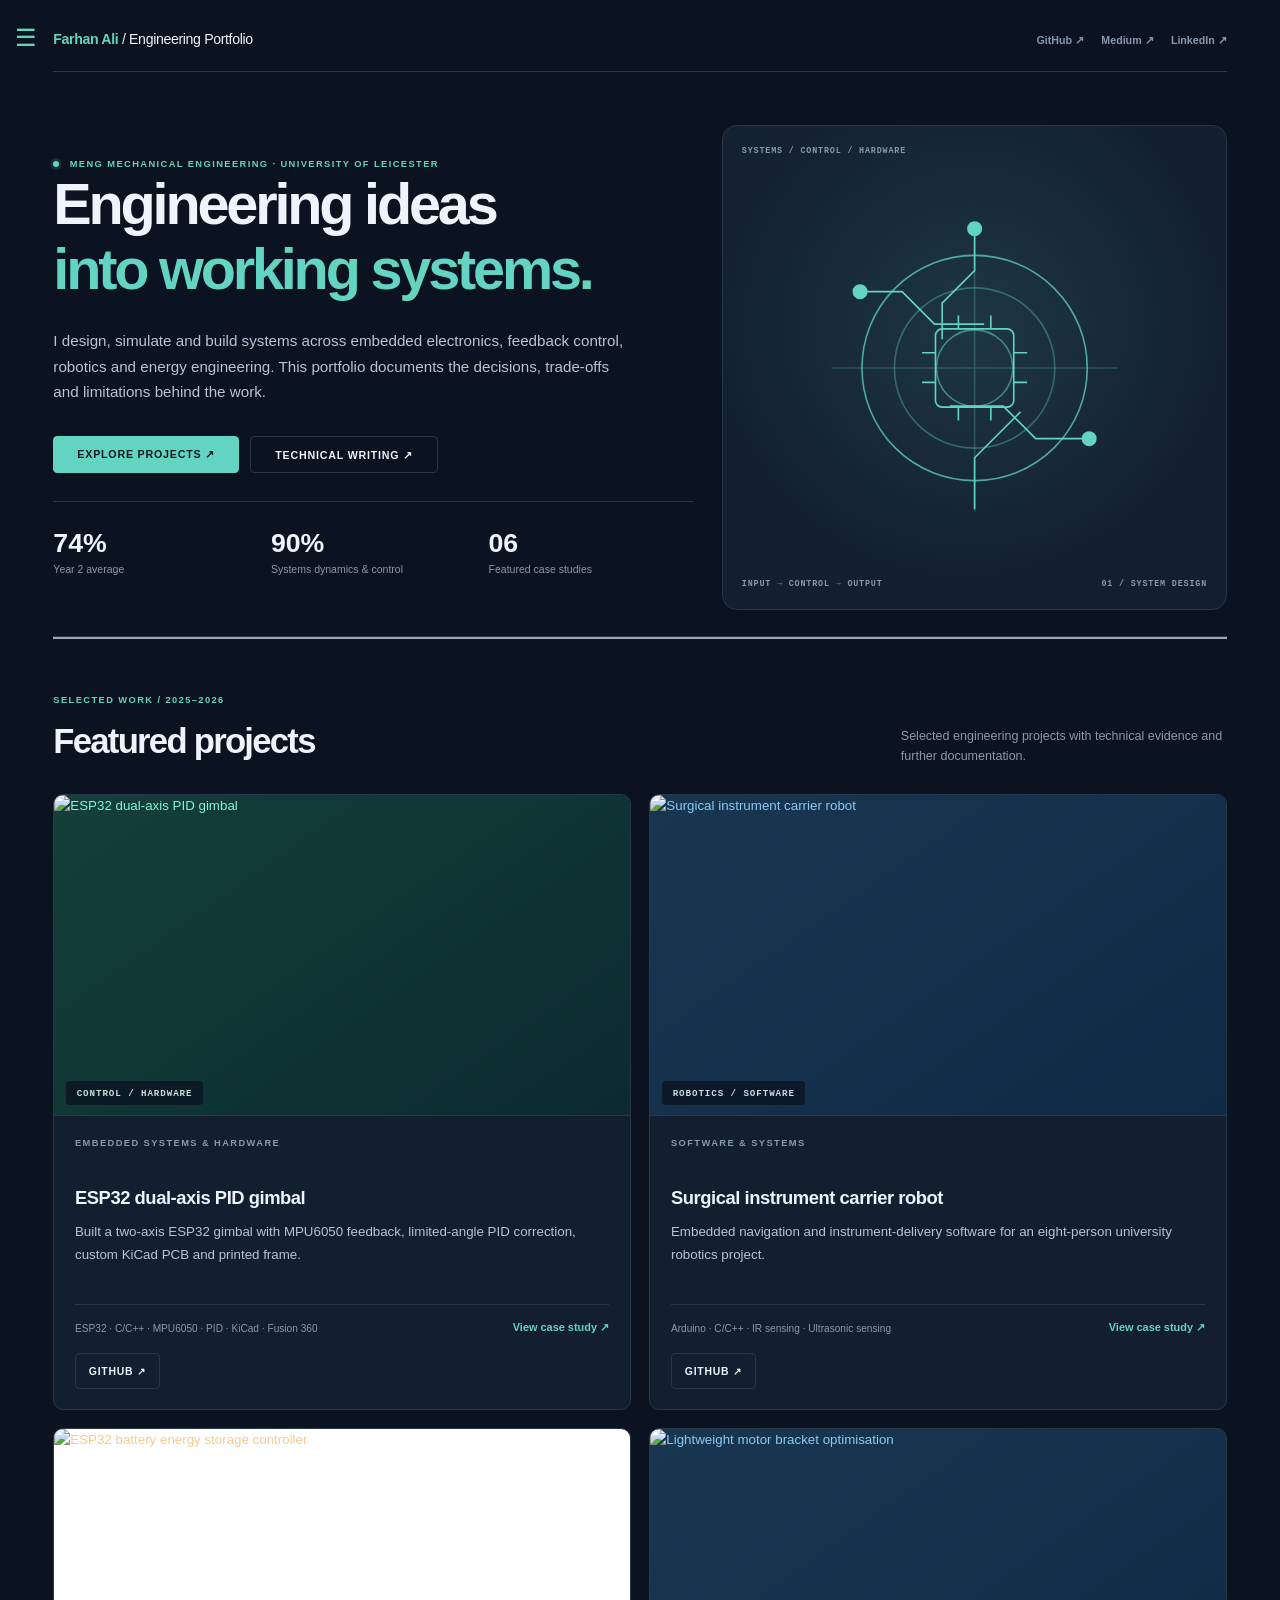
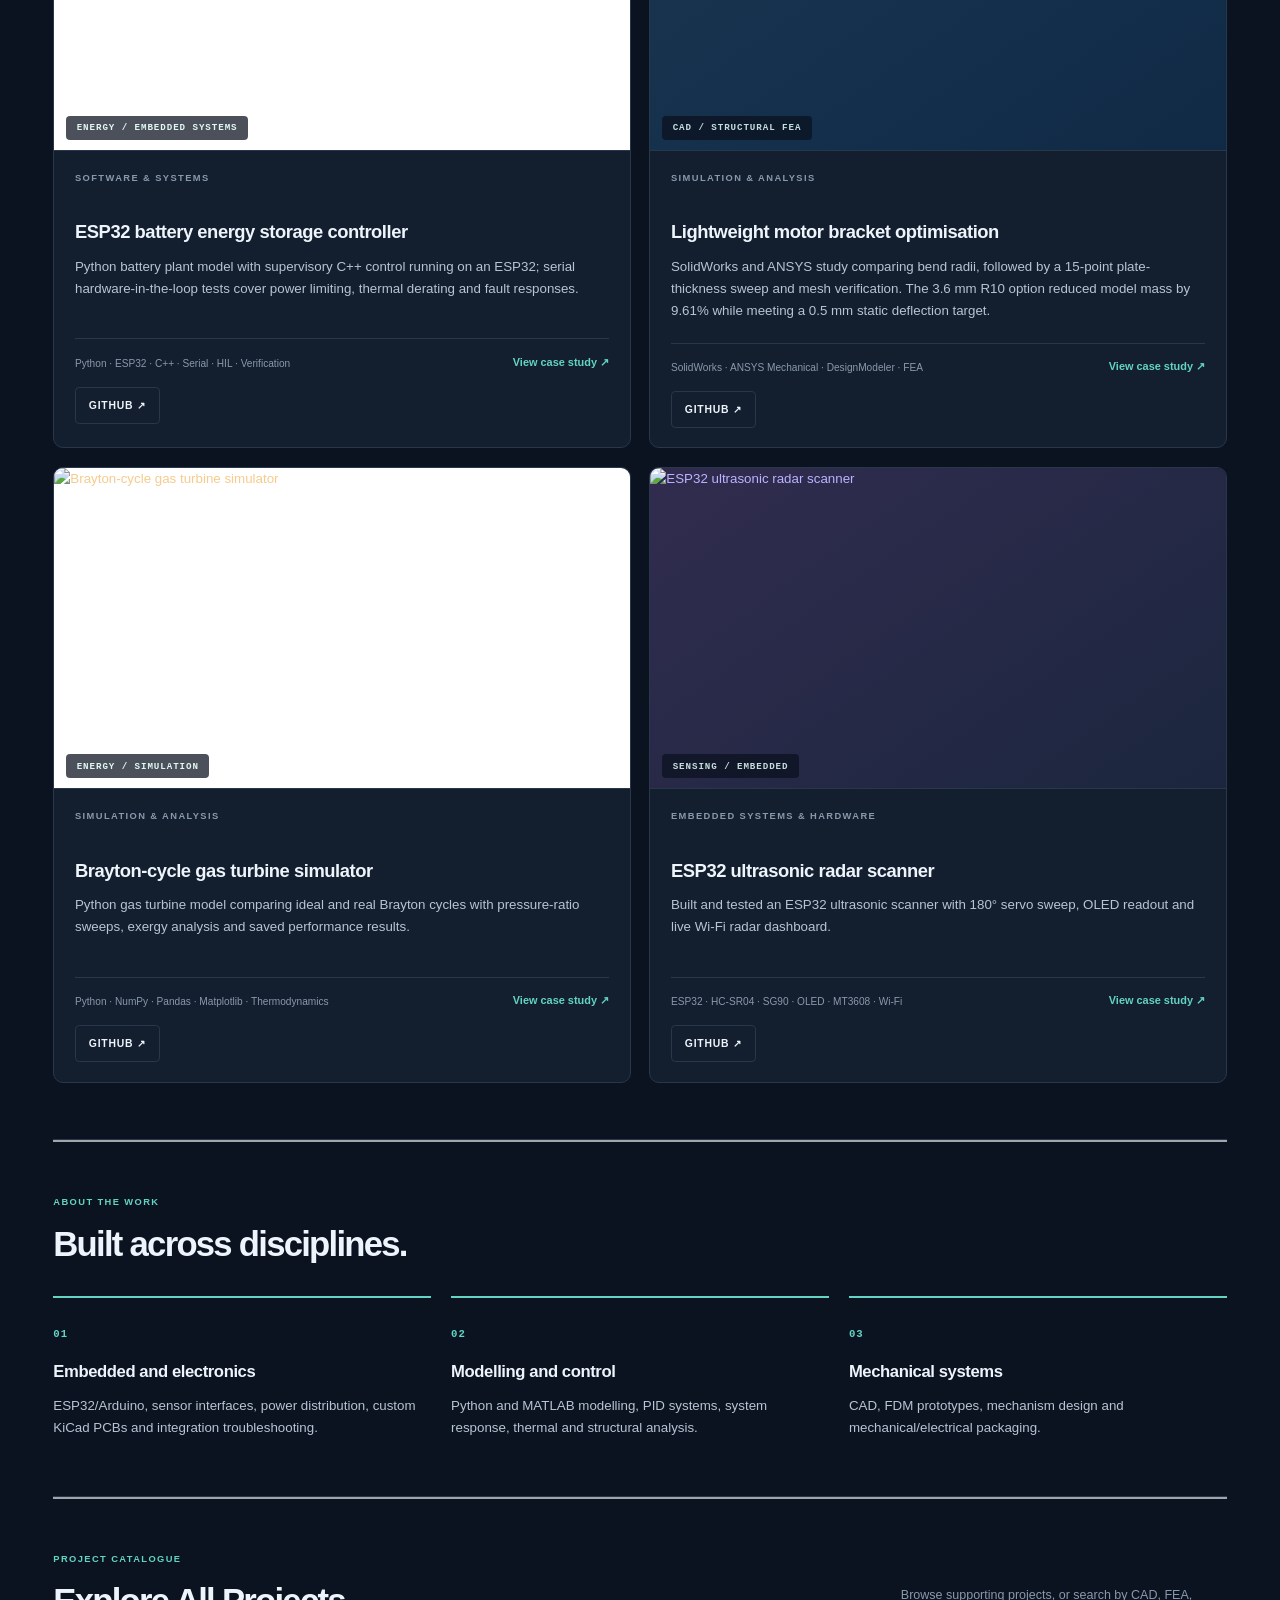
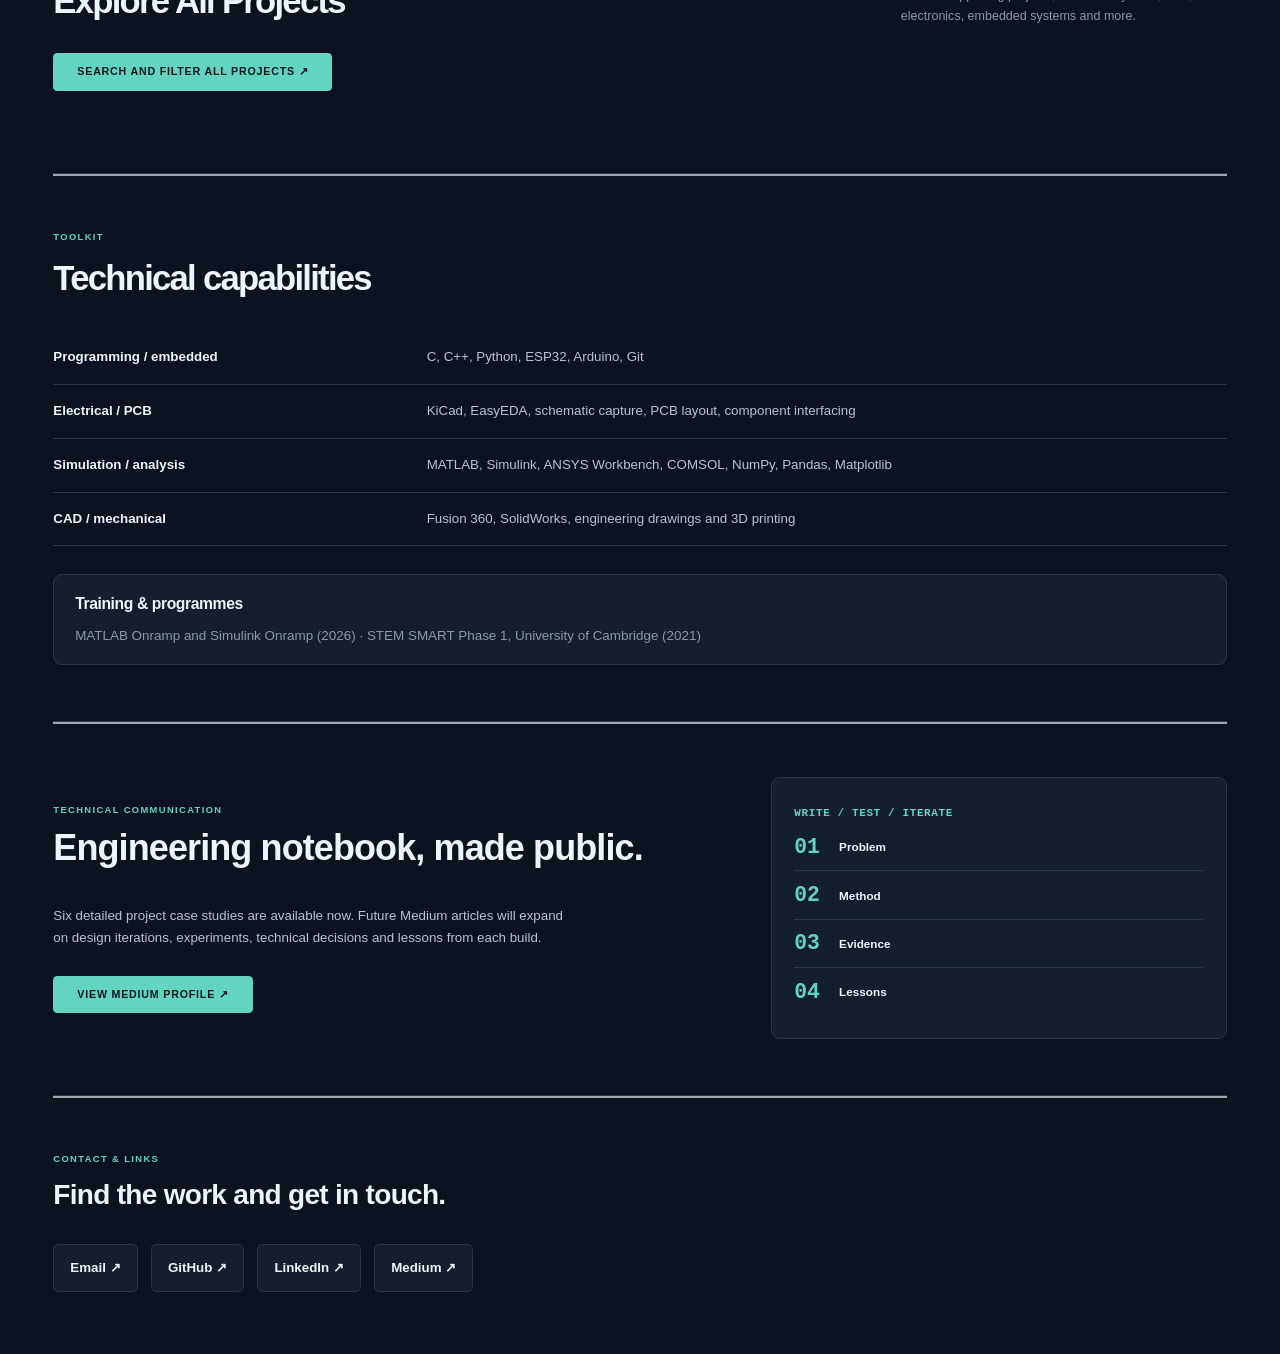
==== commit d1c055ba: "Replace long homepage project list with catalogue link" ====
--- a/index.html
+++ b/index.html
@@ -23,16 +23,7 @@
  <section id="about" class="section-tight"><div class="section-header"><div><p class="eyebrow">ABOUT THE WORK</p><h2>Built across disciplines.</h2></div></div>
   <div class="capability-grid"><div><span class="capability-num">01</span><h3>Embedded and electronics</h3><p>ESP32/Arduino, sensor interfaces, power distribution, custom KiCad PCBs and integration troubleshooting.</p></div><div><span class="capability-num">02</span><h3>Modelling and control</h3><p>Python and MATLAB modelling, PID systems, system response, thermal and structural analysis.</p></div><div><span class="capability-num">03</span><h3>Mechanical systems</h3><p>CAD, FDM prototypes, mechanism design and mechanical/electrical packaging.</p></div></div>
  </section>
- <section id="explore" class="section-tight">
-  <div class="section-header"><div><p class="eyebrow">PROJECT CATALOGUE</p><h2>Explore All Projects</h2></div><p>Search across main projects, supporting builds, simulations and coursework. Select multiple skills to narrow your results.</p></div>
-  <div class="explore-controls">
-    <label for="project-search">Search projects and technologies</label>
-    <input id="project-search" type="search" placeholder="Try ANSYS, battery, KiCad, robotics..." autocomplete="off"/>
-    <div id="project-filters" class="project-filter-chips" role="group" aria-label="Filter by project skills"></div>
-    <div class="explore-status"><p id="project-count" role="status" aria-live="polite"></p><button id="project-clear" type="button">Clear filters</button></div>
-  </div>
-  <div id="explore-results" class="explore-results"></div>
- </section>
+ <section id="explore" class="section-tight"><div class="section-header"><div><p class="eyebrow">PROJECT CATALOGUE</p><h2>Explore All Projects</h2></div><p>Browse supporting projects, or search by CAD, FEA, electronics, embedded systems and more.</p></div><p><a href="explore.html" class="button primary">Search and filter all projects ↗</a></p></section>
  <section id="technical-skills" class="section-tight"><div class="section-header"><div><p class="eyebrow">TOOLKIT</p><h2>Technical capabilities</h2></div></div>
  <div class="skill-lines"><p><b>Programming / embedded</b><span>C, C++, Python, ESP32, Arduino, Git</span></p><p><b>Electrical / PCB</b><span>KiCad, EasyEDA, schematic capture, PCB layout, component interfacing</span></p><p><b>Simulation / analysis</b><span>MATLAB, Simulink, ANSYS Workbench, COMSOL, NumPy, Pandas, Matplotlib</span></p><p><b>CAD / mechanical</b><span>Fusion 360, SolidWorks, engineering drawings and 3D printing</span></p></div><div class="portfolio-credentials"><h3>Training &amp; programmes</h3><p>MATLAB Onramp and Simulink Onramp (2026) · STEM SMART Phase 1, University of Cambridge (2021)</p></div>
  </section>
@@ -54,7 +45,7 @@
       </section>
       <footer id="footer"><p class="copyright">Design adapted from <a href="https://html5up.net">Editorial by HTML5 UP</a> (<a href="https://html5up.net/license">CCA 3.0</a>).</p></footer>
     </div></div></div>
-<script src="assets/js/portfolio-data.js?v=project-explore-20261012"></script><script src="assets/js/portfolio-render.js?v=project-explore-20261012"></script>
+<script src="assets/js/portfolio-data.js?v=explore-page-20261012"></script><script src="assets/js/portfolio-render.js?v=explore-page-20261012"></script>
 <script src="assets/js/jquery.min.js"></script><script src="assets/js/browser.min.js"></script><script src="assets/js/breakpoints.min.js"></script><script src="assets/js/util.js"></script><script src="assets/js/main.js"></script><script src="assets/js/theme.js"></script>
 <script src="assets/js/project-image-expand.js?v=expand-sitewide-20261009"></script>
 </body></html>
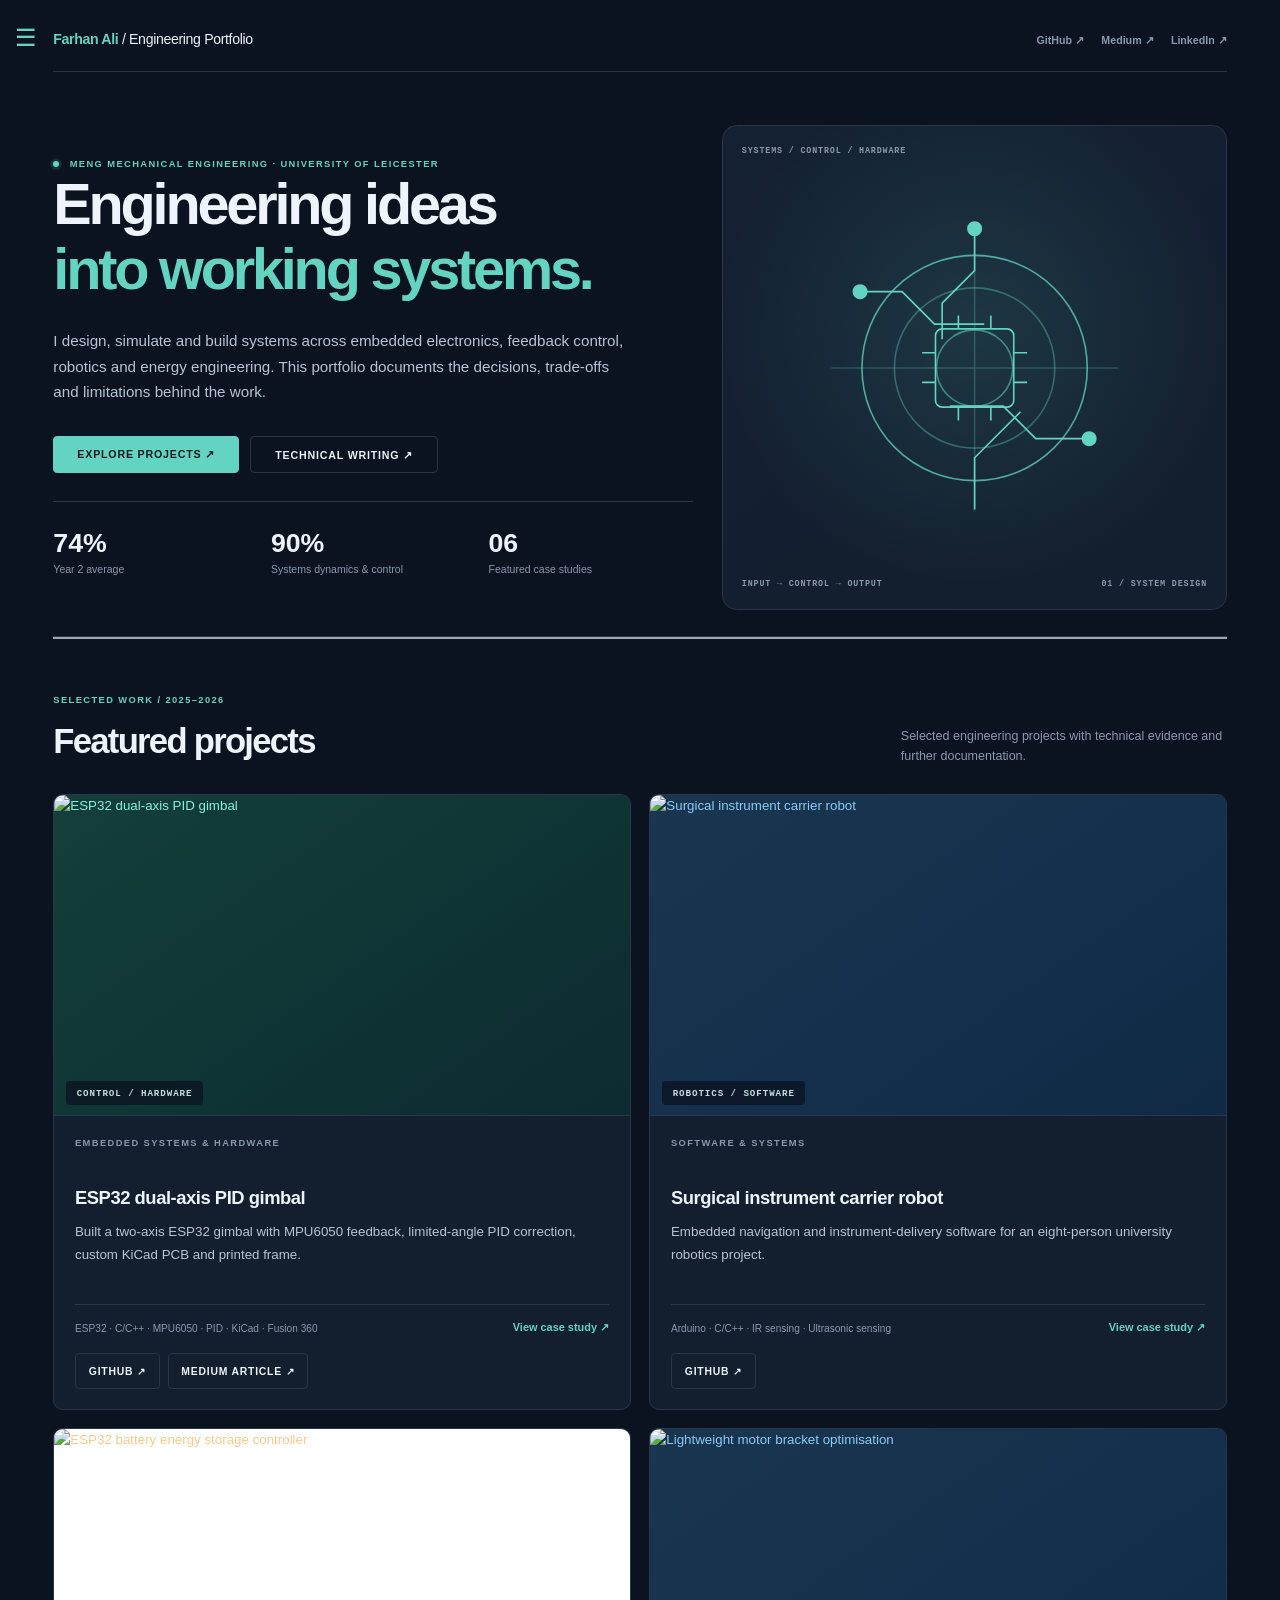
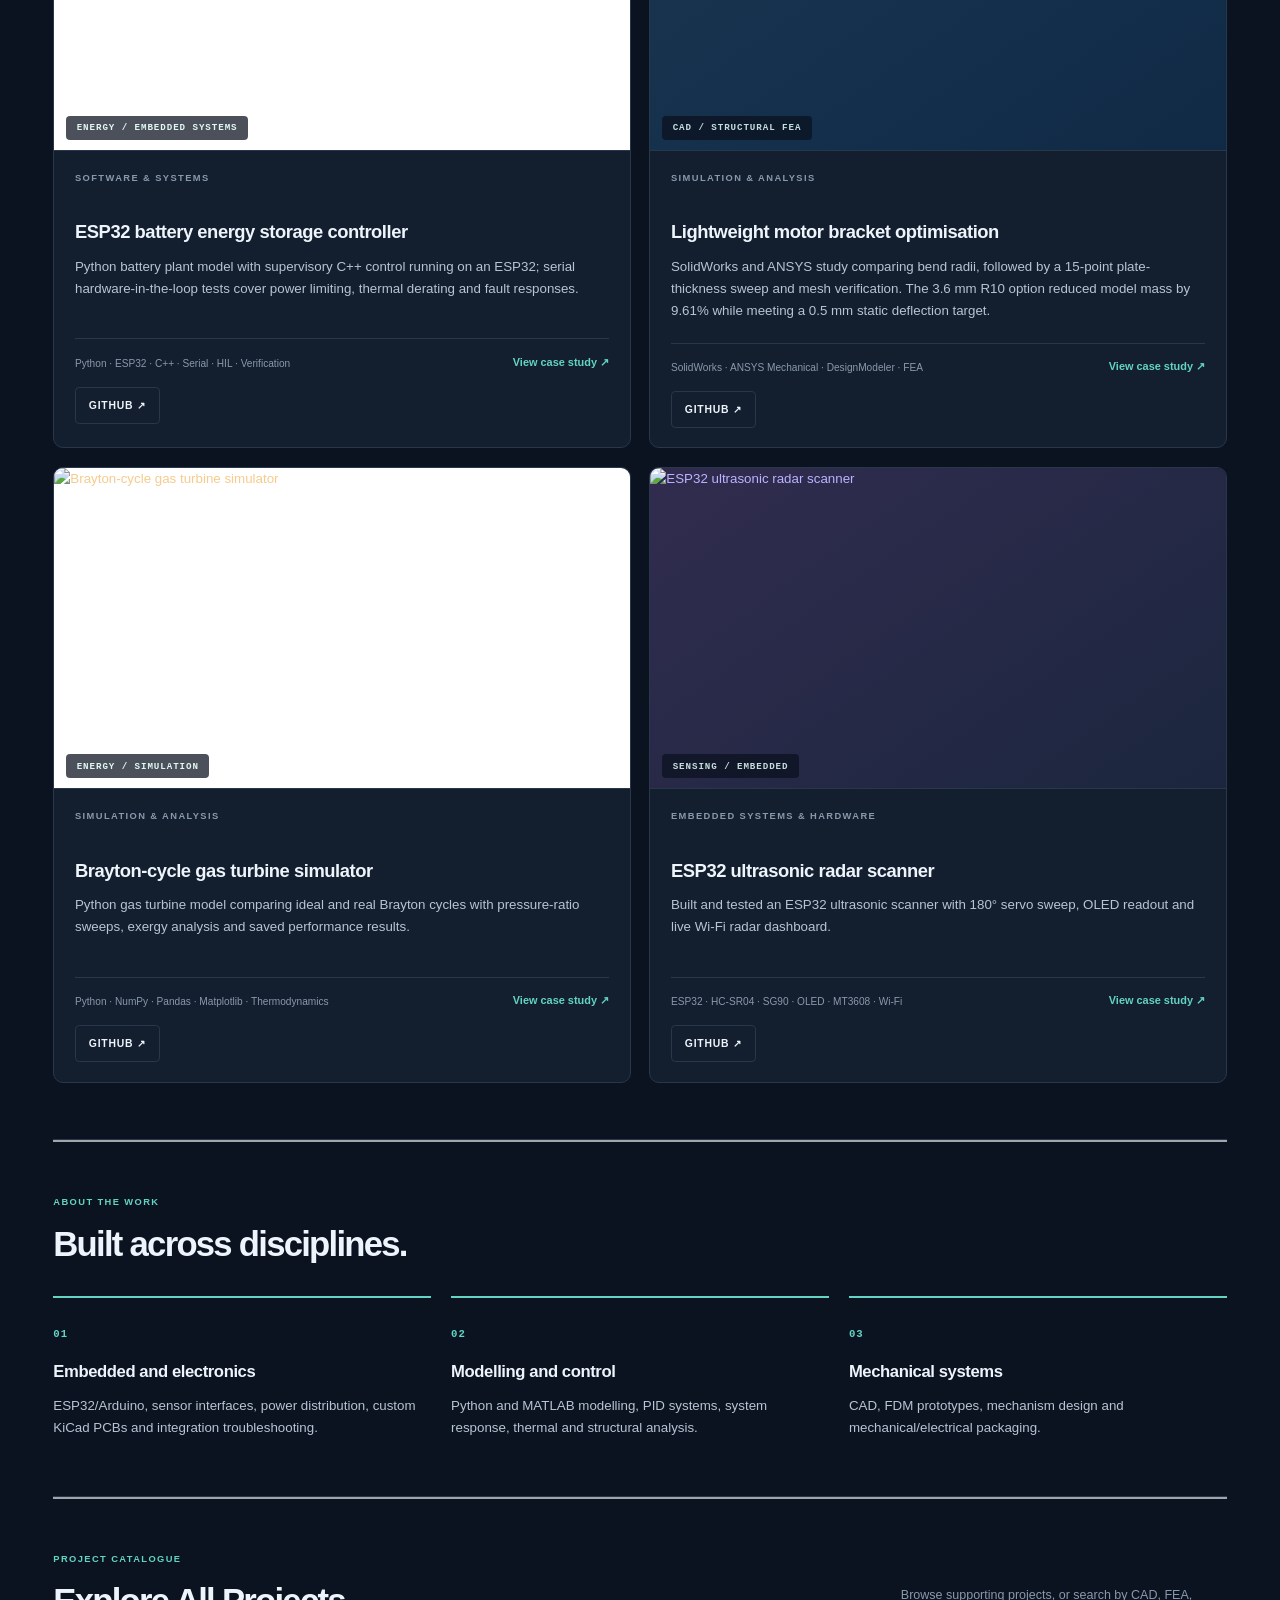
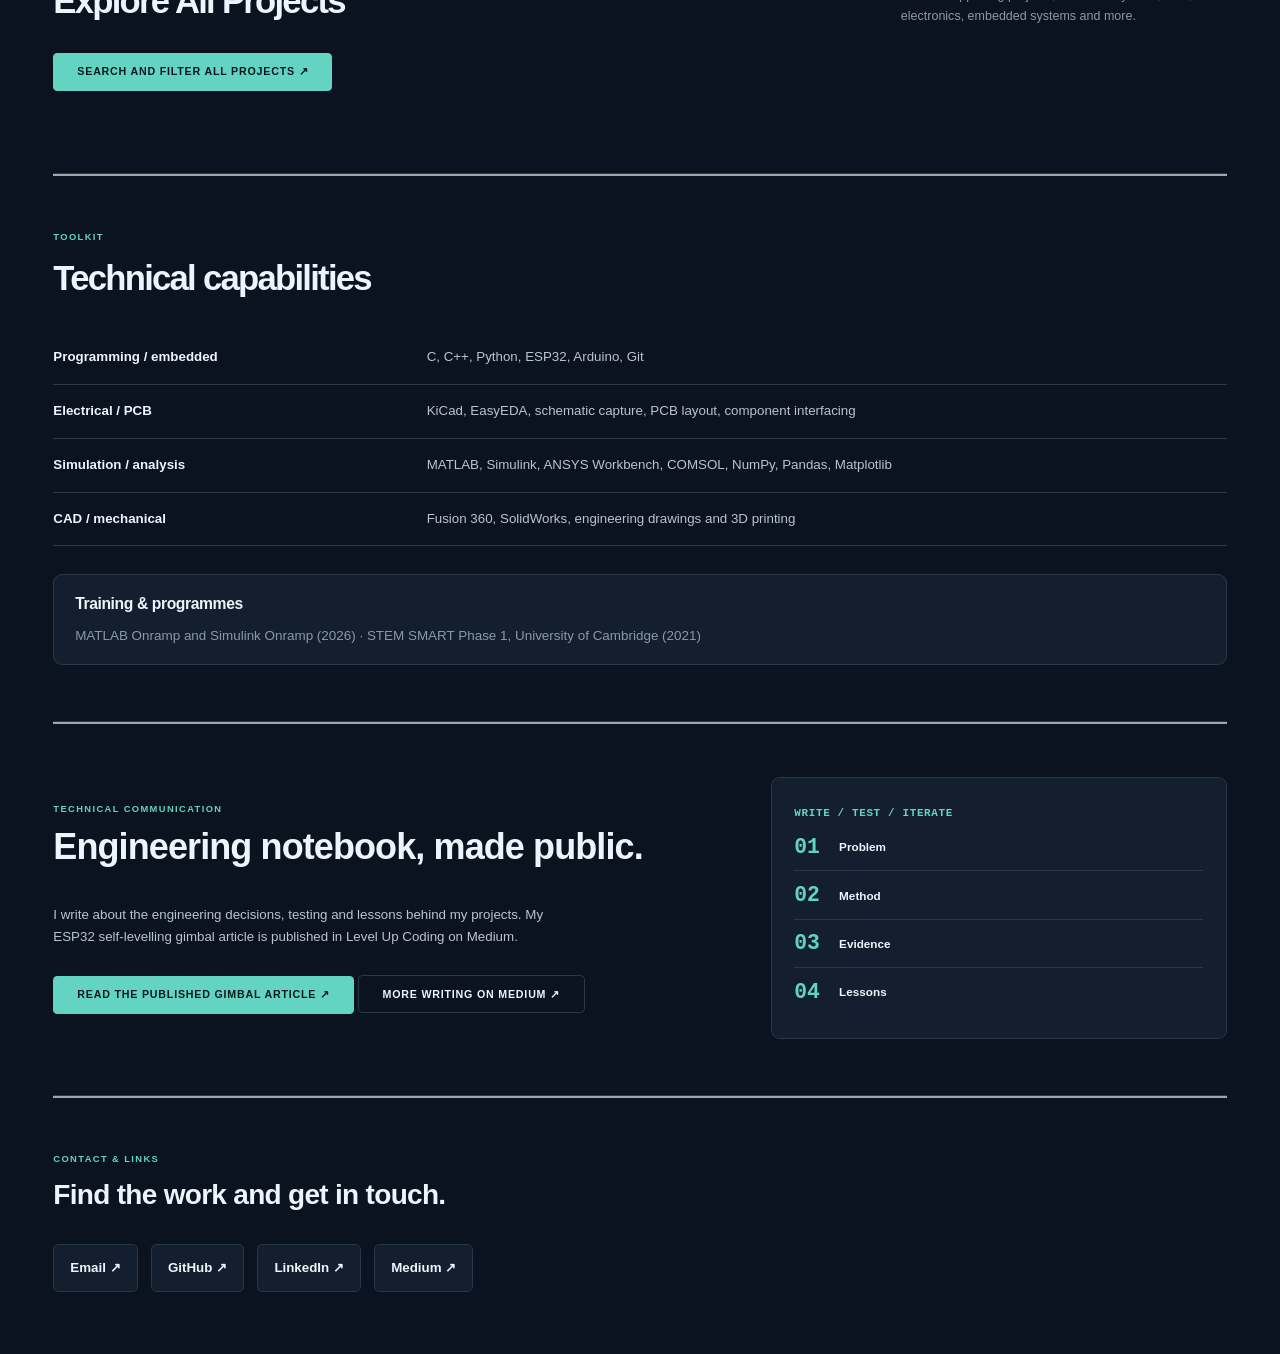
==== commit 480b3897: "Link published Level Up Coding gimbal article throughout portfolio" ====
--- a/index.html
+++ b/index.html
@@ -5,7 +5,7 @@
 <meta name="theme-color" content="#0b1220" />
 <title>Engineering Portfolio | Farhan Ali</title><meta name="description" content="Engineering projects in electronics, robotics, control and energy by MEng Mechanical Engineering student Farhan Ali." />
 <script>(function(){try{var t=localStorage.getItem('farhan-portfolio-theme');if(t==='dark'||t==='light')document.documentElement.setAttribute('data-theme',t);}catch(e){}})();</script>
-<link rel="stylesheet" href="assets/css/main.css" /><link rel="stylesheet" href="assets/css/portfolio.css?v=more-projects-20261009" />
+<link rel="stylesheet" href="assets/css/main.css" /><link rel="stylesheet" href="assets/css/portfolio.css?v=sidebar-scroll-20261012" />
 </head><body class="is-preload"><div id="wrapper"><div id="main"><div class="inner">
 <header id="header"><a href="index.html" class="logo"><strong>Farhan Ali</strong> / Engineering Portfolio</a>
      <ul class="top-links"><li><a href="https://github.com/farhan10904" target="_blank" rel="noopener noreferrer">GitHub ↗</a></li><li><a href="https://medium.com/@farhan10904" target="_blank" rel="noopener noreferrer">Medium ↗</a></li><li><a href="https://www.linkedin.com/in/farhan-ali-95047a245/" target="_blank" rel="noopener noreferrer">LinkedIn ↗</a></li></ul></header>
@@ -27,7 +27,7 @@
  <section id="technical-skills" class="section-tight"><div class="section-header"><div><p class="eyebrow">TOOLKIT</p><h2>Technical capabilities</h2></div></div>
  <div class="skill-lines"><p><b>Programming / embedded</b><span>C, C++, Python, ESP32, Arduino, Git</span></p><p><b>Electrical / PCB</b><span>KiCad, EasyEDA, schematic capture, PCB layout, component interfacing</span></p><p><b>Simulation / analysis</b><span>MATLAB, Simulink, ANSYS Workbench, COMSOL, NumPy, Pandas, Matplotlib</span></p><p><b>CAD / mechanical</b><span>Fusion 360, SolidWorks, engineering drawings and 3D printing</span></p></div><div class="portfolio-credentials"><h3>Training &amp; programmes</h3><p>MATLAB Onramp and Simulink Onramp (2026) · STEM SMART Phase 1, University of Cambridge (2021)</p></div>
  </section>
- <section id="writing" class="section-tight writing-section"><div><p class="eyebrow">TECHNICAL COMMUNICATION</p><h2>Engineering notebook, made public.</h2><p>Six detailed project case studies are available now. Future Medium articles will expand on design iterations, experiments, technical decisions and lessons from each build.</p><a href="https://medium.com/@farhan10904" class="button primary" target="_blank" rel="noopener noreferrer">View Medium profile ↗</a></div><div class="writing-graphic"><span>WRITE / TEST / ITERATE</span><div>01<span>Problem</span></div><div>02<span>Method</span></div><div>03<span>Evidence</span></div><div>04<span>Lessons</span></div></div></section>
+ <section id="writing" class="section-tight writing-section"><div><p class="eyebrow">TECHNICAL COMMUNICATION</p><h2>Engineering notebook, made public.</h2><p>I write about the engineering decisions, testing and lessons behind my projects. My ESP32 self-levelling gimbal article is published in Level Up Coding on Medium.</p><a href="https://medium.com/gitconnected/building-an-esp32-self-levelling-gimbal-from-simulation-to-a-custom-pcb-2eee551b347a" class="button primary" target="_blank" rel="noopener noreferrer">Read the published gimbal article ↗</a> <a href="https://medium.com/@farhan10904" class="button outline" target="_blank" rel="noopener noreferrer">More writing on Medium ↗</a></div><div class="writing-graphic"><span>WRITE / TEST / ITERATE</span><div>01<span>Problem</span></div><div>02<span>Method</span></div><div>03<span>Evidence</span></div><div>04<span>Lessons</span></div></div></section>
  <section id="contact" class="section-tight contact-section"><p class="eyebrow">CONTACT & LINKS</p><h2>Find the work and get in touch.</h2><div class="contact-links"><a href="mailto:farhan10904@outlook.com">Email ↗</a><a href="https://github.com/farhan10904" target="_blank" rel="noopener noreferrer">GitHub ↗</a><a href="https://www.linkedin.com/in/farhan-ali-95047a245/" target="_blank" rel="noopener noreferrer">LinkedIn ↗</a><a href="https://medium.com/@farhan10904" target="_blank" rel="noopener noreferrer">Medium ↗</a></div></section>
  
 </div></div><div id="sidebar"><div class="inner">
--- a/assets/css/portfolio.css
+++ b/assets/css/portfolio.css
@@ -542,3 +542,30 @@
 .explore-card-link{font-size:.81rem;font-weight:700;color:var(--accent);text-decoration:none}
 .explore-empty{grid-column:1/-1;padding:1.6rem;border:1px dashed var(--line);border-radius:10px}
 @media(max-width:700px){.explore-results{grid-template-columns:1fr}.explore-controls{padding:1rem}.explore-card-visual{height:190px}}
+
+/* Keep project navigation independent of the long page content. */
+@media screen and (min-width:1281px) {
+  #sidebar {
+    position:sticky;
+    top:0;
+    align-self:flex-start;
+    height:100vh;
+    height:100dvh;
+  }
+  #sidebar > .inner {
+    height:100%;
+    overflow-x:hidden;
+    overflow-y:auto;
+    overscroll-behavior-y:contain;
+    scrollbar-width:thin;
+    scrollbar-color:var(--line) transparent;
+  }
+}
+@media screen and (max-width:1280px) {
+  #sidebar > .inner {
+    overflow-y:auto;
+    overscroll-behavior-y:contain;
+    -webkit-overflow-scrolling:touch;
+    touch-action:pan-y;
+  }
+}
